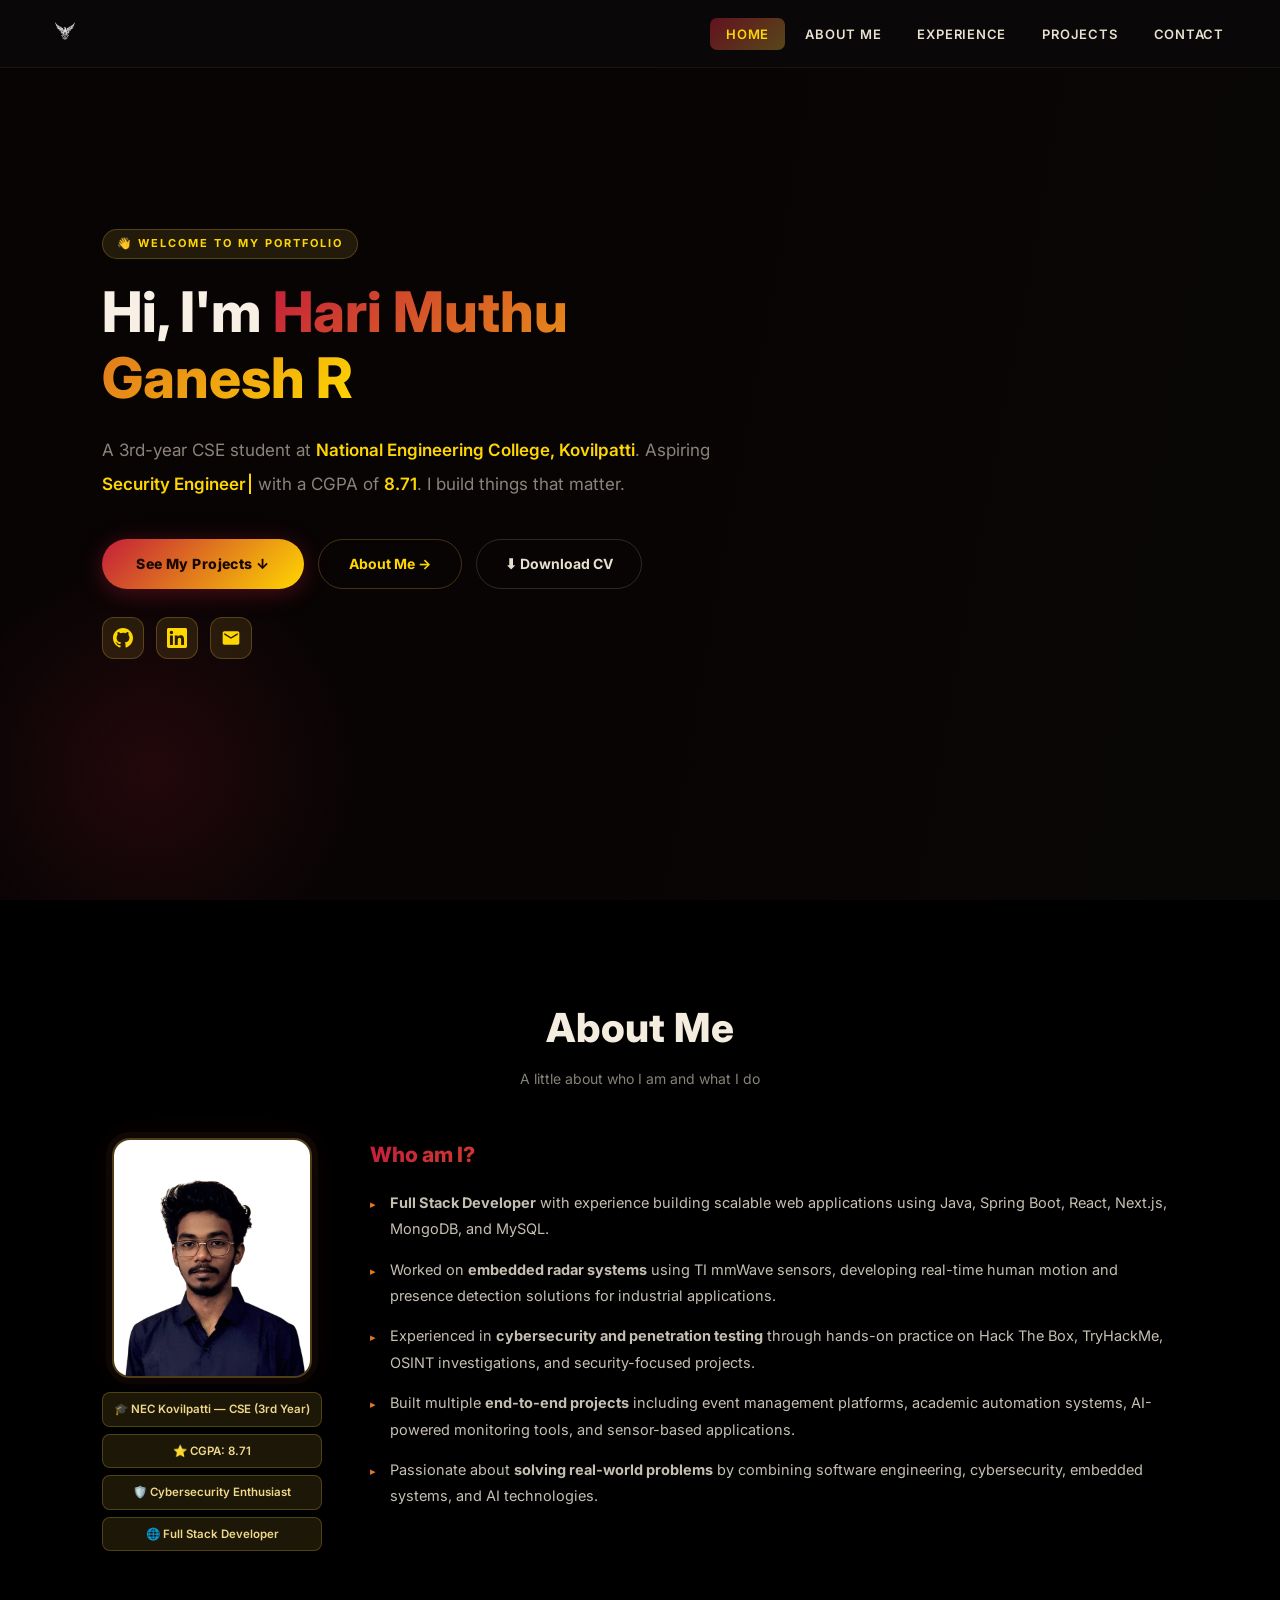
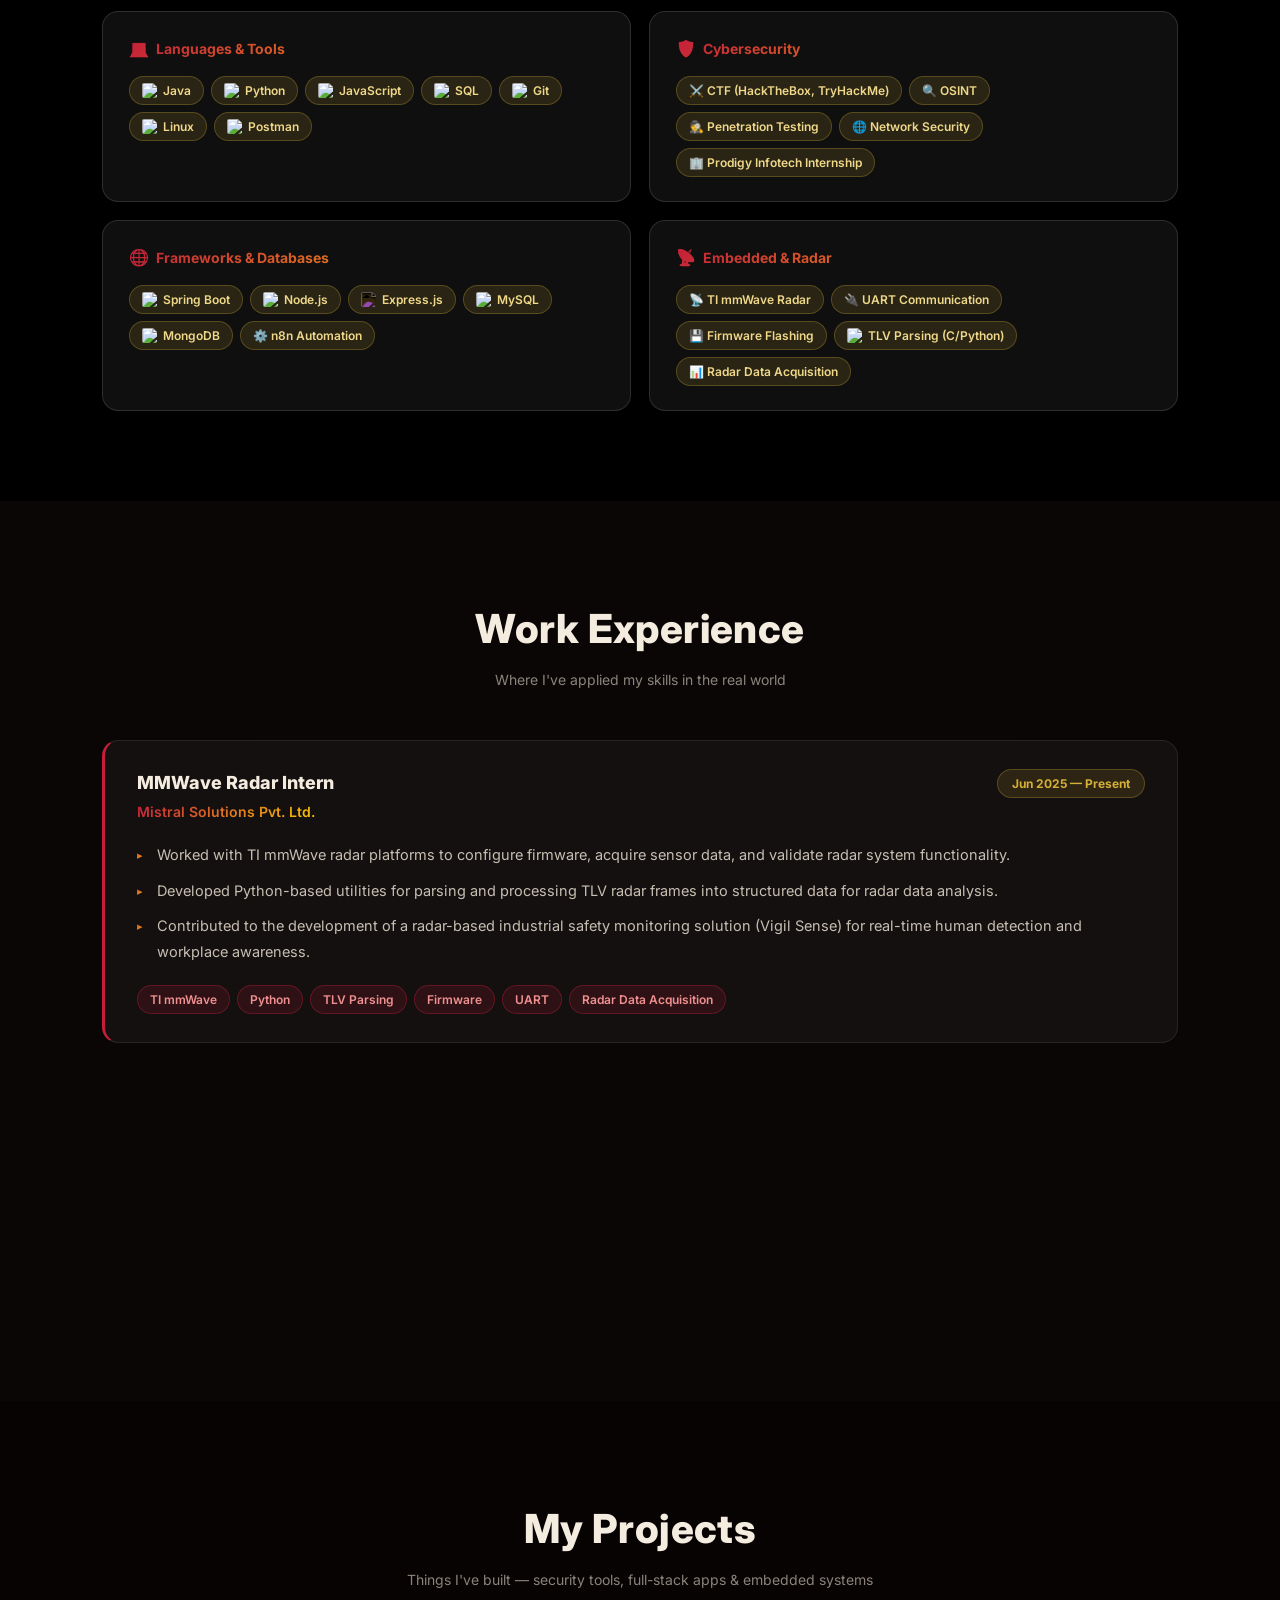
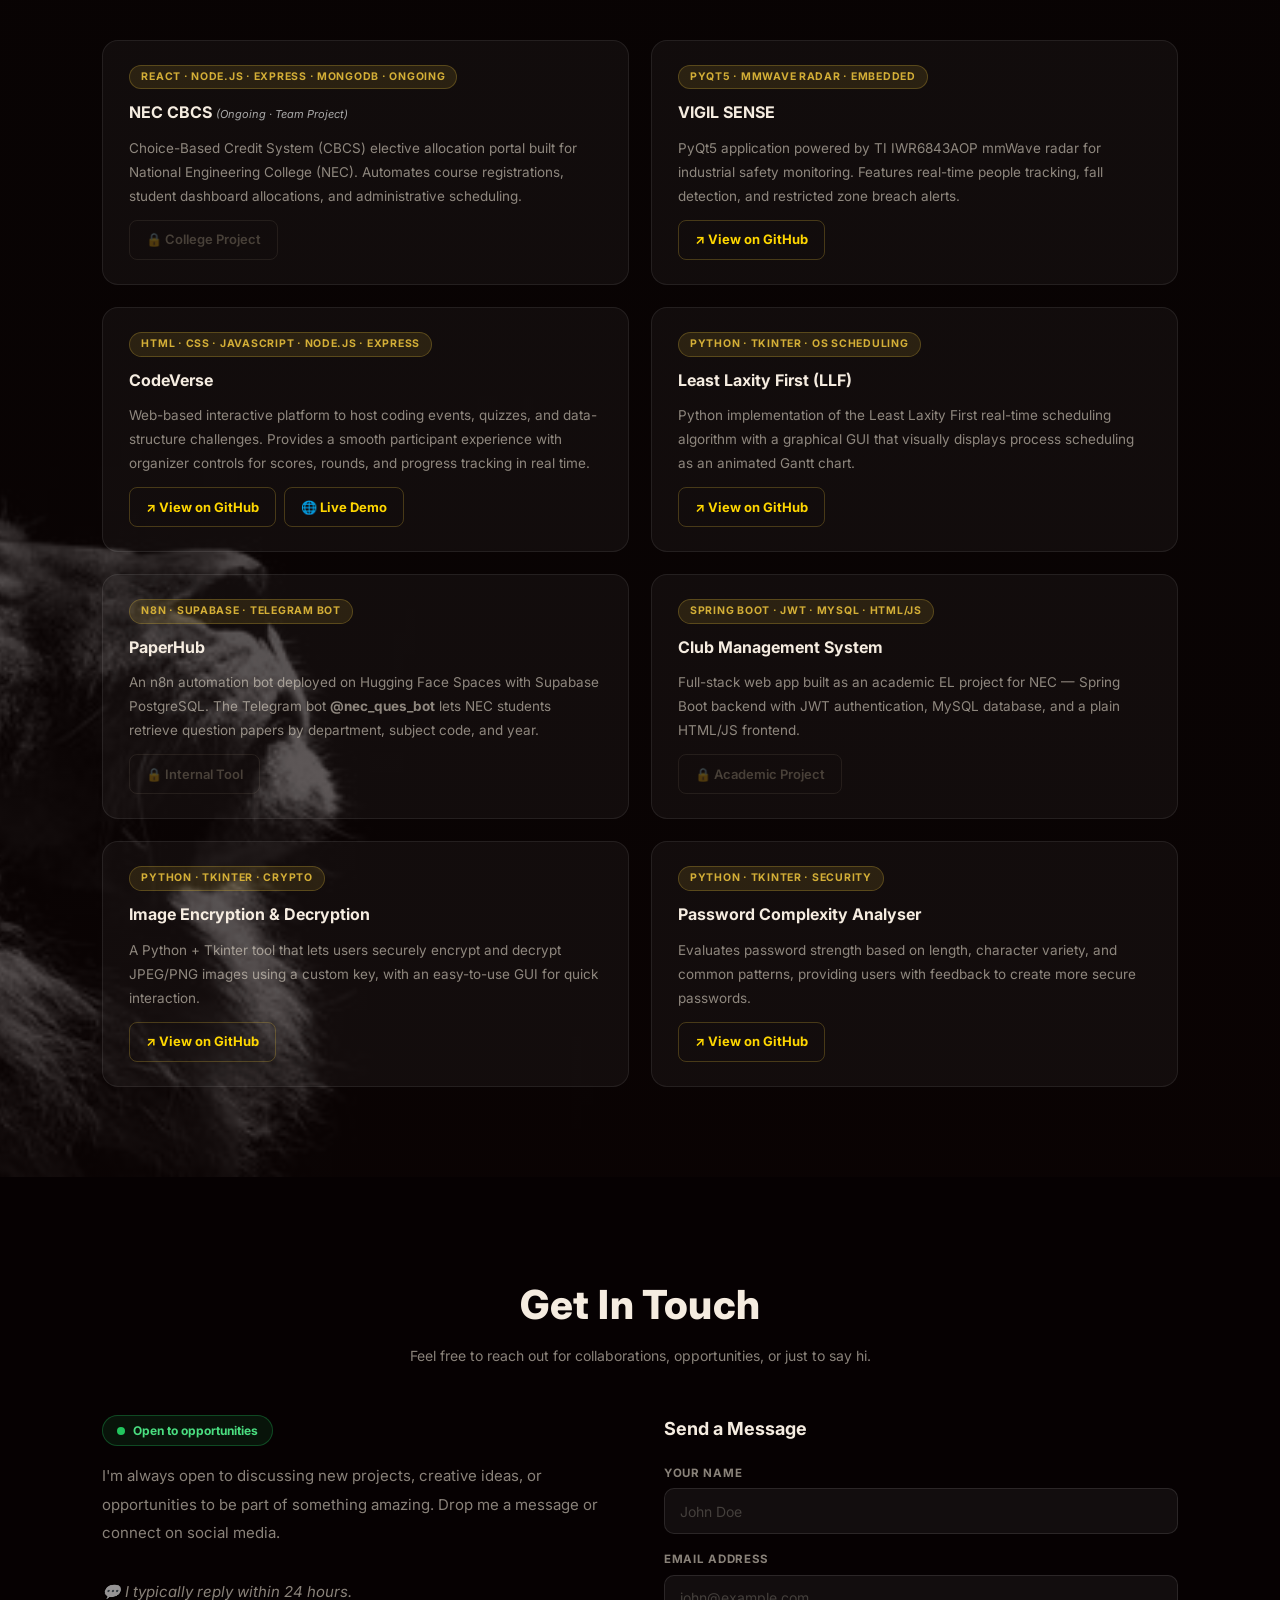
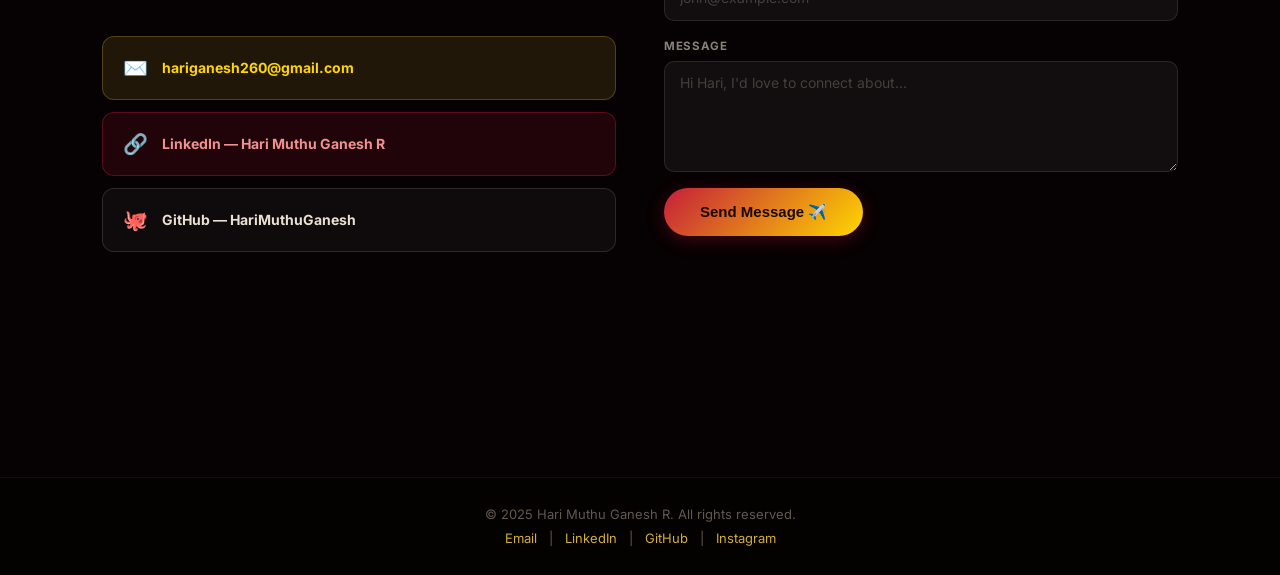
==== index.html @ 6bcc8827 "Add game-style HMG preloader with progress bar animation" ====
<!DOCTYPE html>
<html lang="en">

<head>
    <meta charset="UTF-8">
    <meta name="viewport" content="width=device-width, initial-scale=1.0">
    <meta name="description"
        content="Portfolio of Hari Muthu Ganesh R — CSE student specializing in Cybersecurity and Full Stack Development.">

    <!-- Open Graph -->
    <meta property="og:title" content="Hari Muthu Ganesh R — Portfolio">
    <meta property="og:description" content="Security Engineer &amp; Full Stack Developer | NEC Kovilpatti">
    <meta property="og:type" content="website">
    <meta property="og:url" content="https://HariMuthuGanesh.github.io/Portfolio">
    <meta property="og:image" content="https://HariMuthuGanesh.github.io/Portfolio/assets/hari_portrait.png">
    <link rel="canonical" href="https://HariMuthuGanesh.github.io/Portfolio">

    <title>Hari Muthu Ganesh R — Portfolio</title>
    <link rel="icon" href="assets/logo1.png" type="image/png">
    <link rel="preconnect" href="https://fonts.googleapis.com">
    <link rel="preconnect" href="https://fonts.gstatic.com" crossorigin>
    <link href="https://fonts.googleapis.com/css2?family=Inter:wght@400;500;600;700;800&display=swap" rel="stylesheet">
    <link rel="stylesheet" href="css/style.css">
</head>

<body class="loading">

    <!-- ===== PRELOADER ===== -->
    <div id="preloader">
        <div class="loader-content">
            <h1 class="loader-text">HMG</h1>
            <div class="progress-bar-container">
                <div class="progress-bar"></div>
            </div>
        </div>
    </div>

    <!-- ===== NAVBAR ===== -->
    <header>
        <nav class="navbar" id="navbar">
            <div class="logo">
                <a href="#home"><img src="assets/logo1.png" alt="Hari's Logo" width="52" height="52"></a>
            </div>
            <!-- Desktop nav -->
            <ul class="nav-links">
                <li><a href="#home" class="active" id="nav-home">HOME</a></li>
                <li><a href="#about" id="nav-about">ABOUT ME</a></li>
                <li><a href="#experience" id="nav-experience">EXPERIENCE</a></li>
                <li><a href="#projects" id="nav-projects">PROJECTS</a></li>
                <li><a href="#contact" id="nav-contact">CONTACT</a></li>
            </ul>
            <!-- Hamburger (mobile only) -->
            <button class="hamburger" id="hamburger" aria-label="Toggle navigation" aria-expanded="false">
                <span></span><span></span><span></span>
            </button>
        </nav>
        <!-- Mobile nav overlay -->
        <div class="mobile-nav" id="mobile-nav">
            <a href="#home" class="active" id="mnav-home">HOME</a>
            <a href="#about" id="mnav-about">ABOUT ME</a>
            <a href="#experience" id="mnav-experience">EXPERIENCE</a>
            <a href="#projects" id="mnav-projects">PROJECTS</a>
            <a href="#contact" id="mnav-contact">CONTACT</a>
        </div>
    </header>

    <!-- ===================================================
         SECTION 1 — HOME
    =================================================== -->
    <section id="home">
        <div class="home-content">
            <p class="greeting">👋 Welcome to my portfolio</p>
            <h1>Hi, I'm <span>Hari Muthu Ganesh R</span></h1>
            <p class="tagline">
                A 3rd-year CSE student at <strong>National Engineering College, Kovilpatti</strong>.
                Aspiring <strong><span id="typed-role"></span><span class="cursor-blink">|</span></strong>
                with a CGPA of <strong>8.71</strong>. I build things that matter.
            </p>
            <div class="home-btns">
                <a href="#projects" class="btn-primary">See My Projects ↓</a>
                <a href="#about" class="btn-secondary">About Me →</a>
                <a href="assets/Hari_Resume.pdf" class="btn-resume" download>⬇ Download CV</a>
            </div>
            <div class="hero-socials">
                <a href="https://github.com/HariMuthuGanesh" target="_blank" rel="noopener" aria-label="GitHub"
                    class="social-icon">
                    <svg width="20" height="20" viewBox="0 0 24 24" fill="currentColor">
                        <path
                            d="M12 0C5.374 0 0 5.373 0 12c0 5.302 3.438 9.8 8.207 11.387.599.111.793-.261.793-.577v-2.234c-3.338.726-4.033-1.416-4.033-1.416-.546-1.387-1.333-1.756-1.333-1.756-1.089-.745.083-.729.083-.729 1.205.084 1.839 1.237 1.839 1.237 1.07 1.834 2.807 1.304 3.492.997.107-.775.418-1.305.762-1.604-2.665-.305-5.467-1.334-5.467-5.931 0-1.311.469-2.381 1.236-3.221-.124-.303-.535-1.524.117-3.176 0 0 1.008-.322 3.301 1.23A11.509 11.509 0 0 1 12 5.803c1.02.005 2.047.138 3.006.404 2.291-1.552 3.297-1.23 3.297-1.23.653 1.653.242 2.874.118 3.176.77.84 1.235 1.911 1.235 3.221 0 4.609-2.807 5.624-5.479 5.921.43.372.823 1.102.823 2.222v3.293c0 .319.192.694.801.576C20.566 21.797 24 17.3 24 12c0-6.627-5.373-12-12-12z" />
                    </svg>
                </a>
                <a href="https://www.linkedin.com/in/hari-muthu-ganesh-r-147662321" target="_blank" rel="noopener"
                    aria-label="LinkedIn" class="social-icon">
                    <svg width="20" height="20" viewBox="0 0 24 24" fill="currentColor">
                        <path
                            d="M20.447 20.452h-3.554v-5.569c0-1.328-.027-3.037-1.852-3.037-1.853 0-2.136 1.445-2.136 2.939v5.667H9.351V9h3.414v1.561h.046c.477-.9 1.637-1.85 3.37-1.85 3.601 0 4.267 2.37 4.267 5.455v6.286zM5.337 7.433a2.062 2.062 0 0 1-2.063-2.065 2.064 2.064 0 1 1 2.063 2.065zm1.782 13.019H3.555V9h3.564v11.452zM22.225 0H1.771C.792 0 0 .774 0 1.729v20.542C0 23.227.792 24 1.771 24h20.451C23.2 24 24 23.227 24 22.271V1.729C24 .774 23.2 0 22.222 0h.003z" />
                    </svg>
                </a>
                <a href="mailto:hariganesh260@gmail.com" aria-label="Email" class="social-icon">
                    <svg width="20" height="20" viewBox="0 0 24 24" fill="currentColor">
                        <path
                            d="M20 4H4c-1.1 0-2 .9-2 2v12c0 1.1.9 2 2 2h16c1.1 0 2-.9 2-2V6c0-1.1-.9-2-2-2zm0 4-8 5-8-5V6l8 5 8-5v2z" />
                    </svg>
                </a>
            </div>
        </div>
    </section>

    <!-- ===================================================
         SECTION 2 — ABOUT ME
    =================================================== -->
    <section id="about">
        <h2 class="section-title">About <span>Me</span></h2>
        <p class="section-subtitle">A little about who I am and what I do</p>

        <div class="about-wrapper">
            <div class="about-photo-col">
                <img src="assets/hari_portrait.png" alt="Hari Muthu Ganesh R" width="200" height="248" loading="lazy">
                <div class="about-badges">
                    <div class="badge">🎓 NEC Kovilpatti — CSE (3rd Year)</div>
                    <div class="badge">⭐ CGPA: 8.71</div>
                    <div class="badge">🛡️ Cybersecurity Enthusiast</div>
                    <div class="badge">🌐 Full Stack Developer</div>
                </div>
            </div>

            <div class="about-text-col">
                <h3>Who am I?</h3>
                <ul>
                    <li><strong>Full Stack Developer</strong> with experience building scalable web applications using
                        Java, Spring Boot, React, Next.js, MongoDB, and MySQL.</li>
                    <li>Worked on <strong>embedded radar systems</strong> using TI mmWave sensors, developing real-time
                        human motion and presence detection solutions for industrial applications.</li>
                    <li>Experienced in <strong>cybersecurity and penetration testing</strong> through hands-on practice
                        on Hack The Box, TryHackMe, OSINT investigations, and security-focused projects.</li>
                    <li>Built multiple <strong>end-to-end projects</strong> including event management platforms,
                        academic automation systems, AI-powered monitoring tools, and sensor-based applications.</li>
                    <li>Passionate about <strong>solving real-world problems</strong> by combining software engineering,
                        cybersecurity, embedded systems, and AI technologies.</li>
                </ul>
            </div>
        </div>

        <div class="skills-grid">
            <div class="skill-card reveal">
                <h3><span class="icon">💻</span> Languages &amp; Tools</h3>
                <ul>
                    <li><img src="https://cdn.jsdelivr.net/gh/devicons/devicon@latest/icons/java/java-original.svg"
                            alt="Java" loading="lazy">Java</li>
                    <li><img src="https://cdn.jsdelivr.net/gh/devicons/devicon@latest/icons/python/python-original.svg"
                            alt="Python" loading="lazy">Python</li>
                    <li><img src="https://cdn.jsdelivr.net/gh/devicons/devicon@latest/icons/javascript/javascript-original.svg"
                            alt="JavaScript" loading="lazy">JavaScript</li>
                    <li><img src="https://cdn.jsdelivr.net/gh/devicons/devicon@latest/icons/mysql/mysql-original.svg"
                            alt="SQL" loading="lazy">SQL</li>
                    <li><img src="https://cdn.jsdelivr.net/gh/devicons/devicon@latest/icons/git/git-original.svg"
                            alt="Git" loading="lazy">Git</li>
                    <li><img src="https://cdn.jsdelivr.net/gh/devicons/devicon@latest/icons/linux/linux-original.svg"
                            alt="Linux" loading="lazy">Linux</li>
                    <li><img src="https://cdn.jsdelivr.net/gh/devicons/devicon@latest/icons/postman/postman-original.svg"
                            alt="Postman" loading="lazy">Postman</li>
                </ul>
            </div>
            <div class="skill-card reveal">
                <h3><span class="icon">🛡️</span> Cybersecurity</h3>
                <ul>
                    <li>⚔️ CTF (HackTheBox, TryHackMe)</li>
                    <li>🔍 OSINT</li>
                    <li>🕵️ Penetration Testing</li>
                    <li>🌐 Network Security</li>
                    <li>🏢 Prodigy Infotech Internship</li>
                </ul>
            </div>
            <div class="skill-card reveal">
                <h3><span class="icon">🌐</span> Frameworks &amp; Databases</h3>
                <ul>
                    <li><img src="https://cdn.jsdelivr.net/gh/devicons/devicon@latest/icons/spring/spring-original.svg"
                            alt="Spring Boot" loading="lazy">Spring Boot</li>
                    <li><img src="https://cdn.jsdelivr.net/gh/devicons/devicon@latest/icons/nodejs/nodejs-original.svg"
                            alt="Node.js" loading="lazy">Node.js</li>
                    <li><img src="https://cdn.jsdelivr.net/gh/devicons/devicon@latest/icons/express/express-original-wordmark.svg"
                            alt="Express.js" loading="lazy" class="icon-invert">Express.js</li>
                    <li><img src="https://cdn.jsdelivr.net/gh/devicons/devicon@latest/icons/mysql/mysql-original.svg"
                            alt="MySQL" loading="lazy">MySQL</li>
                    <li><img src="https://cdn.jsdelivr.net/gh/devicons/devicon@latest/icons/mongodb/mongodb-original.svg"
                            alt="MongoDB" loading="lazy">MongoDB</li>
                    <li>⚙️ n8n Automation</li>
                </ul>
            </div>
            <div class="skill-card reveal">
                <h3><span class="icon">📡</span> Embedded &amp; Radar</h3>
                <ul>
                    <li>📡 TI mmWave Radar</li>
                    <li>🔌 UART Communication</li>
                    <li>💾 Firmware Flashing</li>
                    <li><img src="https://cdn.jsdelivr.net/gh/devicons/devicon@latest/icons/python/python-original.svg"
                            alt="Python" loading="lazy">TLV Parsing (C/Python)</li>
                    <li>📊 Radar Data Acquisition</li>
                </ul>
            </div>
        </div>
    </section>

    <!-- ===================================================
         SECTION 3 — EXPERIENCE
    =================================================== -->
    <section id="experience">
        <h2 class="section-title">Work <span>Experience</span></h2>
        <p class="section-subtitle">Where I've applied my skills in the real world</p>

        <div class="experience-list">
            <div class="exp-card">
                <div class="exp-header">
                    <div class="exp-left">
                        <h3 class="exp-role">MMWave Radar Intern</h3>
                        <p class="exp-company">Mistral Solutions Pvt. Ltd.</p>
                    </div>
                    <span class="exp-date">Jun 2025 — Present</span>
                </div>
                <ul class="exp-points">
                    <li>Worked with TI mmWave radar platforms to configure firmware, acquire sensor data, and validate
                        radar system functionality.</li>
                    <li>Developed Python-based utilities for parsing and processing TLV radar frames into structured
                        data for radar data analysis.</li>
                    <li>Contributed to the development of a radar-based industrial safety monitoring solution (Vigil
                        Sense) for real-time human detection and workplace awareness.</li>
                </ul>
                <div class="exp-tags">
                    <span>TI mmWave</span><span>Python</span><span>TLV Parsing</span>
                    <span>Firmware</span><span>UART</span><span>Radar Data Acquisition</span>
                </div>
            </div>
        </div>
    </section>

    <!-- ===================================================
         SECTION 4 — PROJECTS
    =================================================== -->
    <section id="projects">
        <h2 class="section-title">My <span>Projects</span></h2>
        <p class="section-subtitle">Things I've built — security tools, full-stack apps &amp; embedded systems</p>

        <div class="projects-grid">

            <div class="project-card">
                <span class="proj-tag">React · Node.js · Express · MongoDB · Ongoing</span>
                <h3>NEC CBCS <em style="font-size:11px;font-weight:400;color:#aaa;">(Ongoing · Team Project)</em></h3>
                <p class="proj-desc">Choice-Based Credit System (CBCS) elective allocation portal built for National
                    Engineering College (NEC). Automates course registrations, student dashboard allocations, and
                    administrative scheduling.</p>
                <span class="proj-link-disabled">🔒 College Project</span>
            </div>

            <div class="project-card">
                <span class="proj-tag">PyQt5 · mmWave Radar · Embedded</span>
                <h3>VIGIL SENSE</h3>
                <p class="proj-desc">PyQt5 application powered by TI IWR6843AOP mmWave radar for industrial safety
                    monitoring. Features real-time people tracking, fall detection, and restricted zone breach alerts.
                </p>
                <a class="proj-link" target="_blank" rel="noopener"
                    href="https://github.com/HariMuthuGanesh/Vigle_Sense">↗ View on GitHub</a>
            </div>

            <div class="project-card">
                <span class="proj-tag">HTML · CSS · JavaScript · Node.js · Express</span>
                <h3>CodeVerse</h3>
                <p class="proj-desc">Web-based interactive platform to host coding events, quizzes, and
                    data-structure challenges. Provides a smooth participant experience with organizer controls
                    for scores, rounds, and progress tracking in real time.</p>
                <div class="proj-links-row">
                    <a class="proj-link" target="_blank" rel="noopener"
                        href="https://github.com/HariMuthuGanesh/CodeVerse">↗ View on GitHub</a>
                    <a class="proj-link" target="_blank" rel="noopener" href="https://codeverse-ymd8.onrender.com/">🌐
                        Live Demo</a>
                </div>
            </div>

            <div class="project-card">
                <span class="proj-tag">Python · Tkinter · OS Scheduling</span>
                <h3>Least Laxity First (LLF)</h3>
                <p class="proj-desc">Python implementation of the Least Laxity First real-time scheduling
                    algorithm with a graphical GUI that visually displays process scheduling as an
                    animated Gantt chart.</p>
                <a class="proj-link" target="_blank" rel="noopener"
                    href="https://github.com/HariMuthuGanesh/Least_Laxity_First">↗ View on GitHub</a>
            </div>

            <div class="project-card">
                <span class="proj-tag">n8n · Supabase · Telegram Bot</span>
                <h3>PaperHub</h3>
                <p class="proj-desc">An n8n automation bot deployed on Hugging Face Spaces with Supabase PostgreSQL. The
                    Telegram bot <strong>@nec_ques_bot</strong> lets NEC students retrieve question papers by
                    department, subject code, and year.</p>
                <span class="proj-link-disabled">🔒 Internal Tool</span>
            </div>

            <div class="project-card">
                <span class="proj-tag">Spring Boot · JWT · MySQL · HTML/JS</span>
                <h3>Club Management System</h3>
                <p class="proj-desc">Full-stack web app built as an academic EL project for NEC — Spring Boot backend
                    with JWT authentication, MySQL database, and a plain HTML/JS frontend.</p>
                <span class="proj-link-disabled">🔒 Academic Project</span>
            </div>

            <div class="project-card">
                <span class="proj-tag">Python · Tkinter · Crypto</span>
                <h3>Image Encryption &amp; Decryption</h3>
                <p class="proj-desc">A Python + Tkinter tool that lets users securely encrypt and decrypt JPEG/PNG
                    images using a custom key, with an easy-to-use GUI for quick interaction.</p>
                <a class="proj-link" target="_blank" rel="noopener"
                    href="https://github.com/HariMuthuGanesh/Image_Encrypt_Decrypt">↗ View on GitHub</a>
            </div>

            <div class="project-card">
                <span class="proj-tag">Python · Tkinter · Security</span>
                <h3>Password Complexity Analyser</h3>
                <p class="proj-desc">Evaluates password strength based on length, character variety, and common
                    patterns, providing users with feedback to create more secure passwords.</p>
                <a class="proj-link" target="_blank" rel="noopener"
                    href="https://github.com/HariMuthuGanesh/Password_Analyser">↗ View on GitHub</a>
            </div>

        </div>
    </section>

    <!-- ===================================================
         SECTION 4 — CONTACT
    =================================================== -->
    <section id="contact">
        <h2 class="section-title">Get In <span>Touch</span></h2>
        <p class="section-subtitle">Feel free to reach out for collaborations, opportunities, or just to say hi.</p>

        <div class="contact-wrapper">
            <div class="contact-cta">
                <div class="availability-badge">
                    <span class="avail-dot"></span>
                    Open to opportunities
                </div>
                <p>I'm always open to discussing new projects, creative ideas, or opportunities to be part of something
                    amazing. Drop me a message or connect on social media.</p>
                <p class="reply-note">💬 I typically reply within 24 hours.</p>
                <div class="cta-buttons">
                    <a href="mailto:hariganesh260@gmail.com" class="cta-btn email">
                        <span class="cta-icon">✉️</span>hariganesh260@gmail.com
                    </a>
                    <a href="https://www.linkedin.com/in/hari-muthu-ganesh-r-147662321" target="_blank" rel="noopener"
                        class="cta-btn linkedin">
                        <span class="cta-icon">🔗</span>LinkedIn — Hari Muthu Ganesh R
                    </a>
                    <a href="https://github.com/HariMuthuGanesh" target="_blank" rel="noopener" class="cta-btn github">
                        <span class="cta-icon">🐙</span>GitHub — HariMuthuGanesh
                    </a>
                </div>
            </div>

            <form class="contact-form" action="https://formsubmit.co/3e64eccf7deb7471c0c84a5e7878bdb8" method="POST">
                <h3>Send a Message</h3>
                <input type="hidden" name="_subject" value="New message from Portfolio">
                <input type="hidden" name="_captcha" value="false">
                <input type="hidden" name="_next" value="https://HariMuthuGanesh.github.io/Portfolio">

                <div class="form-group">
                    <label for="name">Your Name</label>
                    <input type="text" id="name" name="name" placeholder="John Doe" required autocomplete="name">
                </div>
                <div class="form-group">
                    <label for="email">Email Address</label>
                    <input type="email" id="email" name="email" placeholder="john@example.com" required
                        autocomplete="email">
                </div>
                <div class="form-group">
                    <label for="message">Message</label>
                    <textarea id="message" name="message" rows="5" placeholder="Hi Hari, I'd love to connect about..."
                        required></textarea>
                </div>
                <button type="submit" class="btn-send">Send Message ✈️</button>
            </form>
        </div>
    </section>

    <!-- ===== TOAST NOTIFICATION ===== -->
    <div class="toast" id="toast">✅ Message sent! I'll get back to you soon.</div>

    <!-- ===== FOOTER ===== -->
    <footer class="footer">
        <p>© 2025 Hari Muthu Ganesh R. All rights reserved.</p>
        <p>
            <a href="mailto:hariganesh260@gmail.com">Email</a> |
            <a href="https://www.linkedin.com/in/hari-muthu-ganesh-r-147662321" target="_blank"
                rel="noopener">LinkedIn</a> |
            <a href="https://github.com/HariMuthuGanesh" target="_blank" rel="noopener">GitHub</a> |
            <a href="https://www.instagram.com/hari__official_27/" target="_blank" rel="noopener">Instagram</a>
        </p>
    </footer>

    <!-- ===== Scroll to top button ===== -->
    <button class="scroll-top" id="scrollTop" aria-label="Back to top">↑</button>

    <!-- ===== JAVASCRIPT ===== -->
    <script>
        /* ---------- Typing animation ---------- */
        const roles = ['Security Engineer', 'Full Stack Developer', 'Embedded Systems Engineer', 'CTF Player'];
        let roleIdx = 0, charIdx = 0, isDeleting = false;
        const typedEl = document.getElementById('typed-role');
        function typeRole() {
            if (!typedEl) return;
            const current = roles[roleIdx];
            if (isDeleting) {
                typedEl.textContent = current.slice(0, --charIdx);
                if (charIdx === 0) { isDeleting = false; roleIdx = (roleIdx + 1) % roles.length; setTimeout(typeRole, 500); return; }
            } else {
                typedEl.textContent = current.slice(0, ++charIdx);
                if (charIdx === current.length) { isDeleting = true; setTimeout(typeRole, 2000); return; }
            }
            setTimeout(typeRole, isDeleting ? 55 : 85);
        }
        typeRole();

        /* ---------- Scroll reveal (IntersectionObserver) ---------- */
        const revealEls = document.querySelectorAll('.reveal');
        if ('IntersectionObserver' in window) {
            const revealObserver = new IntersectionObserver((entries) => {
                entries.forEach((entry, i) => {
                    if (entry.isIntersecting) {
                        setTimeout(() => entry.target.classList.add('visible'), i * 100);
                        revealObserver.unobserve(entry.target);
                    }
                });
            }, { threshold: 0.12 });
            revealEls.forEach(el => revealObserver.observe(el));
        } else {
            revealEls.forEach(el => el.classList.add('visible'));
        }

        /* ---------- Active nav on scroll ---------- */
        const sections = ['home', 'about', 'experience', 'projects', 'contact'];
        const navLinks = {};
        const mNavLinks = {};
        sections.forEach(id => {
            navLinks[id] = document.getElementById('nav-' + id);
            mNavLinks[id] = document.getElementById('mnav-' + id);
        });

        function setActive() {
            const scrollY = window.scrollY + 100;
            let current = 'home';
            sections.forEach(id => {
                const el = document.getElementById(id);
                if (el && el.offsetTop <= scrollY) current = id;
            });
            sections.forEach(id => {
                const isActive = id === current;
                navLinks[id].classList.toggle('active', isActive);
                mNavLinks[id].classList.toggle('active', isActive);
            });
        }
        window.addEventListener('scroll', setActive, { passive: true });
        setActive();

        /* ---------- Hamburger menu ---------- */
        const hamburger = document.getElementById('hamburger');
        const mobileNav = document.getElementById('mobile-nav');

        hamburger.addEventListener('click', () => {
            const isOpen = mobileNav.classList.toggle('open');
            hamburger.classList.toggle('open', isOpen);
            hamburger.setAttribute('aria-expanded', isOpen);
        });

        mobileNav.querySelectorAll('a').forEach(link => {
            link.addEventListener('click', () => {
                mobileNav.classList.remove('open');
                hamburger.classList.remove('open');
                hamburger.setAttribute('aria-expanded', false);
            });
        });

        /* ---------- Scroll to top ---------- */
        const scrollTopBtn = document.getElementById('scrollTop');
        window.addEventListener('scroll', () => {
            scrollTopBtn.classList.toggle('visible', window.scrollY > 400);
        }, { passive: true });
        scrollTopBtn.addEventListener('click', () => {
            window.scrollTo({ top: 0, behavior: 'smooth' });
        });

        /* ---------- Toast on form submit ---------- */
        const contactForm = document.querySelector('.contact-form');
        const toast = document.getElementById('toast');
        if (contactForm && toast) {
            contactForm.addEventListener('submit', () => {
                toast.classList.add('show');
                setTimeout(() => toast.classList.remove('show'), 4000);
            });
        }

        /* ---------- Preloader ---------- */
        window.addEventListener('load', () => {
            const preloader = document.getElementById('preloader');
            // Wait for 2.5s to let the animation play out before fading
            setTimeout(() => {
                preloader.classList.add('preloader-hidden');
                document.body.classList.remove('loading');
            }, 2500);
        });
    </script>

</body>

</html>
---- css/style.css ----
/* ================================================
   STYLE.CSS — Portfolio | Hari Muthu Ganesh R
   Theme: Crimson & Gold
   ================================================ */

@import url('https://fonts.googleapis.com/css2?family=Inter:wght@400;500;600;700;800&display=swap');

/* ---------- Tokens ---------- */
:root {
    --gold:           #FFD700;
    --gold-soft:      #D4AF37;
    --gold-dim:       rgba(212, 175, 55, 0.13);
    --gold-border:    rgba(212, 175, 55, 0.28);
    --crimson:        #C41E3A;
    --crimson-dim:    rgba(196, 30, 58, 0.14);
    --crimson-border: rgba(196, 30, 58, 0.36);
    --grad:           linear-gradient(135deg, #C41E3A 0%, #FFD700 100%);
    --surface:        rgba(255, 255, 255, 0.045);
    --surface-b:      rgba(255, 255, 255, 0.08);
    --text:           #e8e0d0;
    --muted:          rgba(232, 224, 208, 0.58);
    --nav-h:          68px;
}

/* ---------- Reset ---------- */
*, *::before, *::after { margin: 0; padding: 0; box-sizing: border-box; }
html { scroll-behavior: smooth; }
body {
    font-family: 'Inter', 'Segoe UI', sans-serif;
    background: #0a0808;
    color: var(--text);
    overflow-x: hidden;
    line-height: 1.6;
}
img { display: block; max-width: 100%; }
a { text-decoration: none; }

/* Scrollbar */
::-webkit-scrollbar { width: 5px; }
::-webkit-scrollbar-track { background: #0d0d0d; }
::-webkit-scrollbar-thumb { background: var(--grad); border-radius: 4px; }

/* Gradient text utility */
.grad-text {
    background: var(--grad);
    -webkit-background-clip: text;
    -webkit-text-fill-color: transparent;
    background-clip: text;
}

/* ============================================================
   NAVBAR
   ============================================================ */
.navbar {
    position: fixed;
    top: 0; left: 0; width: 100%;
    height: var(--nav-h);
    z-index: 1000;
    display: flex;
    justify-content: space-between;
    align-items: center;
    padding: 0 40px;
    background: rgba(10, 8, 8, 0.93);
    backdrop-filter: blur(16px);
    -webkit-backdrop-filter: blur(16px);
    border-bottom: 1px solid rgba(212, 175, 55, 0.09);
}

.navbar .logo img {
    width: 50px; height: 50px;
    border-radius: 14%;
    opacity: 0.88;
    transition: transform 0.5s ease, opacity 0.3s;
}
.navbar .logo img:hover { transform: rotate(360deg) scale(1.1); opacity: 1; }

/* Desktop links */
.nav-links { list-style: none; display: flex; gap: 4px; }
.nav-links li a {
    color: var(--text);
    font-weight: 600;
    font-size: 13px;
    letter-spacing: 0.06em;
    padding: 8px 16px;
    border-radius: 7px;
    transition: background 0.22s, color 0.22s;
}
.nav-links li a:hover,
.nav-links li a.active {
    background: linear-gradient(135deg, rgba(196,30,58,0.48), rgba(212,175,55,0.38));
    color: var(--gold);
}

/* Hamburger */
.hamburger {
    display: none;
    flex-direction: column;
    gap: 5px;
    background: none;
    border: none;
    cursor: pointer;
    padding: 8px;
    z-index: 1100;
}
.hamburger span {
    display: block;
    width: 22px; height: 2px;
    background: var(--gold);
    border-radius: 2px;
    transition: transform 0.28s, opacity 0.28s;
}
.hamburger.open span:nth-child(1) { transform: translateY(7px) rotate(45deg); }
.hamburger.open span:nth-child(2) { opacity: 0; }
.hamburger.open span:nth-child(3) { transform: translateY(-7px) rotate(-45deg); }

/* Mobile nav drawer */
.mobile-nav {
    display: none;
    position: fixed;
    top: var(--nav-h); left: 0; right: 0;
    background: rgba(10, 6, 6, 0.97);
    backdrop-filter: blur(20px);
    border-bottom: 1px solid var(--gold-border);
    flex-direction: column;
    align-items: stretch;
    padding: 16px 24px 24px;
    z-index: 998;
    transition: opacity 0.25s, transform 0.25s;
    opacity: 0;
    transform: translateY(-8px);
}
.mobile-nav.open { display: flex; opacity: 1; transform: translateY(0); }
.mobile-nav a {
    color: var(--text);
    font-weight: 700;
    font-size: 15px;
    letter-spacing: 0.07em;
    padding: 14px 18px;
    border-radius: 10px;
    text-align: center;
    transition: background 0.22s, color 0.22s;
    border: 1px solid transparent;
}
.mobile-nav a + a { margin-top: 6px; }
.mobile-nav a:hover,
.mobile-nav a.active {
    background: var(--gold-dim);
    border-color: var(--gold-border);
    color: var(--gold);
}

/* ============================================================
   SECTION BASE
   ============================================================ */
section {
    width: 100%;
    min-height: 100vh;
    padding-top: var(--nav-h);
}

/* Section headings */
.section-title {
    text-align: center;
    font-size: clamp(26px, 3.5vw, 40px);
    font-weight: 800;
    color: #f5ece0;
    padding-top: 28px;
    margin-bottom: 8px;
    letter-spacing: 0.01em;
}
.section-subtitle {
    text-align: center;
    font-size: 14px;
    color: var(--muted);
    margin-bottom: 48px;
    padding: 0 20px;
}

/* ============================================================
   HOME — LAPTOP
   ============================================================ */
#home {
    background:
        linear-gradient(100deg, rgba(8,3,3,0.82) 45%, rgba(8,3,3,0.35) 100%),
        url("../assets/background.png") center / cover no-repeat;
    display: flex;
    align-items: center;
    justify-content: flex-start;
    gap: 40px;
    padding: var(--nav-h) 8% 80px;
    min-height: 100vh;
    position: relative;
    overflow: hidden;
}

/* Red glow bottom-left */
#home::after {
    content: '';
    position: absolute;
    bottom: -80px; left: -60px;
    width: 420px; height: 420px;
    background: radial-gradient(circle, rgba(196,30,58,0.14) 0%, transparent 70%);
    pointer-events: none;
}

.home-content {
    max-width: 660px;
    position: relative;
    z-index: 1;
    animation: fadeUp 0.9s ease both;
}

.greeting {
    display: inline-block;
    font-size: 11px;
    font-weight: 700;
    letter-spacing: 0.18em;
    text-transform: uppercase;
    color: var(--gold);
    border: 1px solid var(--gold-border);
    background: var(--gold-dim);
    border-radius: 20px;
    padding: 5px 14px;
    margin-bottom: 20px;
}

.home-content h1 {
    font-size: clamp(32px, 4.5vw, 56px);
    font-weight: 800;
    line-height: 1.18;
    color: #f8f0e4;
    margin-bottom: 22px;
}
.home-content h1 span {
    background: var(--grad);
    -webkit-background-clip: text;
    -webkit-text-fill-color: transparent;
    background-clip: text;
}

.tagline {
    font-size: clamp(14px, 1.5vw, 17px);
    line-height: 2;
    color: var(--muted);
    margin-bottom: 38px;
}
.tagline strong { color: var(--gold); font-weight: 600; }

.home-btns { display: flex; gap: 14px; flex-wrap: wrap; }

.btn-primary {
    display: inline-flex;
    align-items: center;
    gap: 8px;
    padding: 14px 34px;
    background: var(--grad);
    color: #1a0800;
    font-weight: 800;
    font-size: 14px;
    letter-spacing: 0.03em;
    border-radius: 40px;
    transition: transform 0.25s, box-shadow 0.25s;
    box-shadow: 0 4px 22px rgba(196,30,58,0.36);
}
.btn-primary:hover { transform: translateY(-3px); box-shadow: 0 10px 32px rgba(212,175,55,0.42); }

.btn-secondary {
    display: inline-flex;
    align-items: center;
    gap: 8px;
    padding: 13px 30px;
    background: transparent;
    color: var(--gold);
    font-weight: 700;
    font-size: 14px;
    border-radius: 40px;
    border: 1px solid var(--gold-border);
    transition: background 0.25s, transform 0.25s;
}
.btn-secondary:hover { background: var(--gold-dim); transform: translateY(-3px); }

.btn-resume {
    display: inline-flex;
    align-items: center;
    gap: 8px;
    padding: 13px 28px;
    background: transparent;
    color: var(--text);
    font-weight: 700;
    font-size: 14px;
    border-radius: 40px;
    border: 1px solid rgba(255,255,255,0.15);
    transition: background 0.25s, transform 0.25s, border-color 0.25s;
}
.btn-resume:hover {
    background: rgba(255,255,255,0.07);
    border-color: rgba(255,255,255,0.30);
    transform: translateY(-3px);
}



/* Hero social icons */
.hero-socials {
    display: flex;
    gap: 12px;
    margin-top: 28px;
    align-items: center;
}
.social-icon {
    width: 42px;
    height: 42px;
    display: flex;
    align-items: center;
    justify-content: center;
    border-radius: 12px;
    border: 1px solid var(--gold-border);
    background: var(--gold-dim);
    color: var(--gold);
    transition: transform 0.22s, background 0.22s, box-shadow 0.22s;
}
.social-icon:hover {
    transform: translateY(-4px);
    background: rgba(212,175,55,0.22);
    box-shadow: 0 8px 20px rgba(212,175,55,0.18);
}

/* ============================================================
   ABOUT
   ============================================================ */
#about { background: #000; padding-bottom: 90px; }

.about-wrapper {
    display: flex;
    gap: 48px;
    align-items: flex-start;
    padding: 0 8%;
    margin-bottom: 60px;
    flex-wrap: wrap;
}

/* Photo column */
.about-photo-col {
    flex: 0 0 220px;
    display: flex;
    flex-direction: column;
    align-items: center;
    gap: 14px;
    position: sticky;
    top: calc(var(--nav-h) + 24px);
    align-self: flex-start;
}

.about-photo-col img {
    width: 200px;
    height: 240px;
    object-fit: cover;
    object-position: top center;
    border-radius: 18px;
    border: 2px solid var(--gold-border);
    background: #1a1108;
    box-shadow:
        0 8px 40px rgba(0,0,0,0.75),
        0 0 0 6px rgba(212,175,55,0.05),
        0 0 32px rgba(196,30,58,0.14);
    transition: transform 0.3s, box-shadow 0.3s;
}
.about-photo-col img:hover {
    transform: scale(1.04);
    box-shadow: 0 12px 50px rgba(0,0,0,0.8), 0 0 40px rgba(212,175,55,0.20);
}

.about-badges { display: flex; flex-direction: column; gap: 7px; width: 100%; }
.badge {
    background: var(--gold-dim);
    border: 1px solid var(--gold-border);
    border-radius: 8px;
    padding: 7px 10px;
    font-size: 11.5px;
    color: #f0d88a;
    text-align: center;
    font-weight: 600;
    white-space: nowrap;
}

/* Text column */
.about-text-col { flex: 1; min-width: 280px; }

.about-text-col h3 {
    font-size: 21px;
    font-weight: 800;
    background: var(--grad);
    -webkit-background-clip: text;
    -webkit-text-fill-color: transparent;
    background-clip: text;
    margin-bottom: 18px;
}

.about-text-col ul { list-style: none; padding: 0; margin-bottom: 0; }
.about-text-col ul li {
    position: relative;
    padding-left: 20px;
    margin-bottom: 14px;
    font-size: 14.5px;
    line-height: 1.82;
    color: rgba(232,224,208,0.85);
}
.about-text-col ul li::before {
    content: "▸";
    position: absolute;
    left: 0; top: 4px;
    font-size: 11px;
    background: var(--grad);
    -webkit-background-clip: text;
    -webkit-text-fill-color: transparent;
    background-clip: text;
}

/* Skills */
.skills-grid {
    display: grid;
    grid-template-columns: repeat(2, 1fr);
    gap: 18px;
    padding: 0 8%;
}

.skill-card {
    background: rgba(255,255,255,0.06);
    border: 1px solid rgba(255,255,255,0.13);
    border-radius: 16px;
    padding: 24px 26px;
    backdrop-filter: blur(10px);
    -webkit-backdrop-filter: blur(10px);
    transition: transform 0.25s, box-shadow 0.25s, border-color 0.25s;
}
.skill-card:hover {
    transform: translateY(-5px);
    box-shadow: 0 10px 32px rgba(196,30,58,0.15);
    border-color: var(--gold-border);
}
.skill-card h3 {
    font-size: 14px;
    font-weight: 700;
    background: var(--grad);
    -webkit-background-clip: text;
    -webkit-text-fill-color: transparent;
    background-clip: text;
    margin-bottom: 14px;
    display: flex; align-items: center; gap: 7px;
}
.skill-card h3 .icon { font-size: 16px; }
.skill-card ul { list-style: none; padding: 0; display: flex; flex-wrap: wrap; gap: 7px; }
.skill-card ul li {
    background: var(--gold-dim);
    border: 1px solid var(--gold-border);
    border-radius: 20px;
    padding: 4px 12px;
    font-size: 12px;
    color: #f0d88a;
    font-weight: 600;
    display: flex;
    align-items: center;
    gap: 6px;
}
.skill-card ul li img {
    width: 15px;
    height: 15px;
    flex-shrink: 0;
    border-radius: 2px;
}
.skill-card ul li img.icon-invert { filter: invert(1) brightness(0.9); }

/* ============================================================
   EXPERIENCE
   ============================================================ */
#experience {
    background: #0a0606;
    padding-bottom: 90px;
}

.experience-list {
    padding: 0 8%;
    display: flex;
    flex-direction: column;
    gap: 24px;
}

.exp-card {
    background: var(--surface);
    border: 1px solid var(--surface-b);
    border-left: 3px solid var(--crimson);
    border-radius: 16px;
    padding: 28px 32px;
    transition: transform 0.25s, box-shadow 0.25s, border-color 0.25s;
}
.exp-card:hover {
    transform: translateY(-4px);
    box-shadow: 0 10px 36px rgba(196,30,58,0.16);
    border-left-color: var(--gold);
}

.exp-header {
    display: flex;
    justify-content: space-between;
    align-items: flex-start;
    flex-wrap: wrap;
    gap: 10px;
    margin-bottom: 18px;
}

.exp-role {
    font-size: 18px;
    font-weight: 800;
    color: #f5ece0;
    margin-bottom: 4px;
}

.exp-company {
    font-size: 14px;
    font-weight: 600;
    background: var(--grad);
    -webkit-background-clip: text;
    -webkit-text-fill-color: transparent;
    background-clip: text;
}

.exp-date {
    font-size: 12px;
    font-weight: 700;
    color: var(--gold-soft);
    background: var(--gold-dim);
    border: 1px solid var(--gold-border);
    border-radius: 20px;
    padding: 4px 14px;
    white-space: nowrap;
    align-self: flex-start;
}

.exp-points {
    list-style: none;
    padding: 0;
    margin-bottom: 20px;
    display: flex;
    flex-direction: column;
    gap: 10px;
}
.exp-points li {
    position: relative;
    padding-left: 20px;
    font-size: 14.5px;
    line-height: 1.78;
    color: rgba(232,224,208,0.84);
}
.exp-points li::before {
    content: "▸";
    position: absolute;
    left: 0; top: 4px;
    font-size: 11px;
    background: var(--grad);
    -webkit-background-clip: text;
    -webkit-text-fill-color: transparent;
    background-clip: text;
}

.exp-tags {
    display: flex;
    flex-wrap: wrap;
    gap: 7px;
}
.exp-tags span {
    background: var(--crimson-dim);
    border: 1px solid var(--crimson-border);
    border-radius: 20px;
    padding: 4px 12px;
    font-size: 12px;
    font-weight: 600;
    color: #f09090;
}

/* ============================================================
   PROJECTS
   ============================================================ */
#projects {
    background:
        linear-gradient(to bottom, rgba(10,4,4,0.80) 0%, rgba(15,5,5,0.65) 100%),
        url("../assets/background2.jpg") center / cover no-repeat;
    padding-bottom: 90px;
}

.projects-grid {
    display: grid;
    grid-template-columns: repeat(2, 1fr);
    gap: 22px;
    padding: 0 8%;
}

.project-card {
    background: rgba(255,255,255,0.04);
    border: 1px solid rgba(255,255,255,0.08);
    border-radius: 16px;
    padding: 24px 26px;
    display: flex;
    flex-direction: column;
    gap: 12px;
    transition: transform 0.25s, box-shadow 0.25s, border-color 0.25s;
}
.project-card:hover {
    transform: translateY(-6px);
    box-shadow: 0 12px 40px rgba(196,30,58,0.18);
    border-color: var(--gold-border);
}

.proj-tag {
    display: inline-block;
    font-size: 10.5px;
    font-weight: 700;
    letter-spacing: 0.07em;
    text-transform: uppercase;
    color: var(--gold-soft);
    background: var(--gold-dim);
    border: 1px solid var(--gold-border);
    border-radius: 20px;
    padding: 3px 11px;
    width: fit-content;
}

.project-card h3 { font-size: 16px; font-weight: 700; color: #f5ece0; line-height: 1.4; }

.proj-desc {
    font-size: 13.5px;
    line-height: 1.78;
    color: var(--muted);
    flex: 1;
}

.proj-link {
    display: inline-flex;
    align-items: center;
    gap: 6px;
    font-size: 13px;
    font-weight: 700;
    color: var(--gold);
    border: 1px solid var(--gold-border);
    border-radius: 8px;
    padding: 8px 16px;
    width: fit-content;
    min-height: 40px;
    transition: background 0.22s, transform 0.2s, color 0.22s;
}
.proj-link:hover { background: var(--gold-dim); color: #fff4c2; transform: translateX(4px); }

.proj-links-row {
    display: flex;
    flex-wrap: wrap;
    gap: 8px;
}

.proj-link-disabled {
    display: inline-flex;
    align-items: center;
    gap: 6px;
    font-size: 13px;
    font-weight: 600;
    color: rgba(200,185,160,0.30);
    border: 1px solid rgba(200,185,160,0.10);
    border-radius: 8px;
    padding: 8px 16px;
    width: fit-content;
    min-height: 40px;
    cursor: not-allowed;
}

/* ============================================================
   CONTACT
   ============================================================ */
#contact { background: #060102; padding-bottom: 100px; }

.contact-wrapper {
    display: grid;
    grid-template-columns: 1fr 1fr;
    gap: 48px;
    padding: 0 8%;
    align-items: start;
}

.contact-cta p {
    font-size: 15px;
    line-height: 1.9;
    color: var(--muted);
    margin-bottom: 30px;
}
.cta-buttons { display: flex; flex-direction: column; gap: 12px; }
.cta-btn {
    display: flex;
    align-items: center;
    gap: 14px;
    padding: 15px 20px;
    border-radius: 12px;
    font-weight: 700;
    font-size: 14px;
    border: 1px solid transparent;
    transition: transform 0.22s, box-shadow 0.22s, background 0.22s;
    min-height: 54px;
}
.cta-btn .cta-icon { font-size: 20px; flex-shrink: 0; }
.cta-btn.email    { background: var(--gold-dim);    border-color: var(--gold-border);    color: var(--gold); }
.cta-btn.linkedin { background: var(--crimson-dim); border-color: var(--crimson-border); color: #f09090; }
.cta-btn.github   { background: rgba(255,255,255,0.04); border-color: rgba(255,255,255,0.12); color: var(--text); }
.cta-btn:hover    { transform: translateX(7px); box-shadow: 0 4px 20px rgba(212,175,55,0.12); }

/* Form */
.contact-form { display: flex; flex-direction: column; gap: 16px; }
.contact-form h3 { font-size: 18px; font-weight: 700; color: #f5ece0; margin-bottom: 4px; }
.form-group { display: flex; flex-direction: column; gap: 6px; }
.form-group label {
    font-size: 11.5px; font-weight: 700;
    color: var(--muted);
    letter-spacing: 0.06em;
    text-transform: uppercase;
}
.form-group input,
.form-group textarea {
    background: rgba(255,255,255,0.05);
    border: 1px solid rgba(255,255,255,0.10);
    border-radius: 10px;
    padding: 12px 15px;
    color: var(--text);
    font-size: 14px;
    font-family: inherit;
    outline: none;
    resize: vertical;
    transition: border-color 0.25s, box-shadow 0.25s;
    min-height: 46px;
}
.form-group input:focus,
.form-group textarea:focus {
    border-color: var(--gold-soft);
    box-shadow: 0 0 0 3px rgba(212,175,55,0.11);
}
.form-group input::placeholder,
.form-group textarea::placeholder { color: rgba(232,224,208,0.24); }
.btn-send {
    align-self: flex-start;
    padding: 13px 36px;
    background: var(--grad);
    color: #1a0800;
    font-weight: 800;
    font-size: 15px;
    border-radius: 30px;
    border: none;
    cursor: pointer;
    min-height: 48px;
    transition: transform 0.22s, box-shadow 0.22s;
    box-shadow: 0 4px 18px rgba(196,30,58,0.30);
}
.btn-send:hover { transform: translateY(-3px); box-shadow: 0 8px 28px rgba(212,175,55,0.38); }

/* ============================================================
   SCROLL TO TOP
   ============================================================ */
.scroll-top {
    position: fixed;
    bottom: 26px; right: 22px;
    width: 42px; height: 42px;
    background: var(--grad);
    color: #1a0800;
    border: none;
    border-radius: 50%;
    font-size: 18px;
    font-weight: 800;
    cursor: pointer;
    display: flex;
    align-items: center;
    justify-content: center;
    box-shadow: 0 4px 16px rgba(196,30,58,0.30);
    opacity: 0;
    pointer-events: none;
    z-index: 900;
    transition: transform 0.25s, opacity 0.3s, box-shadow 0.25s;
}
.scroll-top.visible { opacity: 1; pointer-events: auto; }
.scroll-top:hover { transform: translateY(-3px); box-shadow: 0 8px 22px rgba(212,175,55,0.40); }

/* ============================================================
   FOOTER
   ============================================================ */
footer {
    background: #040101;
    color: rgba(200,185,160,0.48);
    text-align: center;
    padding: 22px 16px;
    font-size: 13px;
    border-top: 1px solid rgba(212,175,55,0.07);
}
footer p { margin: 4px 0; }
.footer a { color: var(--gold-soft); margin: 0 8px; transition: color 0.3s; }
.footer a:hover { color: #fff4c2; }

/* ============================================================
   ANIMATIONS
   ============================================================ */
@keyframes fadeUp {
    from { opacity: 0; transform: translateY(30px); }
    to   { opacity: 1; transform: translateY(0); }
}

/* ============================================================
   CURSOR BLINK
   ============================================================ */
.cursor-blink {
    display: inline-block;
    margin-left: 1px;
    color: var(--gold);
    animation: blink 1s step-end infinite;
}
@keyframes blink {
    0%, 100% { opacity: 1; }
    50% { opacity: 0; }
}

/* ============================================================
   SCROLL REVEAL
   ============================================================ */
.reveal {
    opacity: 0;
    transform: translateY(28px);
    transition: opacity 0.65s ease, transform 0.65s ease;
}
.reveal.visible {
    opacity: 1;
    transform: translateY(0);
}

/* ============================================================
   AVAILABILITY BADGE & REPLY NOTE
   ============================================================ */
.availability-badge {
    display: inline-flex;
    align-items: center;
    gap: 8px;
    background: rgba(34,197,94,0.10);
    border: 1px solid rgba(34,197,94,0.30);
    border-radius: 20px;
    padding: 5px 14px;
    font-size: 12px;
    font-weight: 700;
    color: #4ade80;
    margin-bottom: 16px;
}
.avail-dot {
    width: 8px;
    height: 8px;
    background: #22c55e;
    border-radius: 50%;
    flex-shrink: 0;
    animation: pulse-green 2s ease infinite;
}
@keyframes pulse-green {
    0%, 100% { box-shadow: 0 0 0 0 rgba(34,197,94,0.5); }
    50%       { box-shadow: 0 0 0 6px rgba(34,197,94,0); }
}
.reply-note {
    font-size: 12.5px;
    color: var(--muted);
    margin-top: 8px;
    font-style: italic;
}

/* ============================================================
   TOAST NOTIFICATION
   ============================================================ */
.toast {
    position: fixed;
    bottom: 80px;
    left: 50%;
    transform: translateX(-50%) translateY(20px);
    background: linear-gradient(135deg, #0d1f0d, #162816);
    border: 1px solid rgba(34,197,94,0.40);
    color: #4ade80;
    padding: 14px 28px;
    border-radius: 12px;
    font-size: 14px;
    font-weight: 600;
    z-index: 9999;
    opacity: 0;
    transition: opacity 0.4s ease, transform 0.4s ease;
    pointer-events: none;
    white-space: nowrap;
    box-shadow: 0 8px 32px rgba(0,0,0,0.5);
}
.toast.show {
    opacity: 1;
    transform: translateX(-50%) translateY(0);
}

/* ============================================================
   TABLET  ≤ 1024px
   ============================================================ */
@media (max-width: 1024px) {
    .navbar { padding: 0 28px; }

    #home { padding: var(--nav-h) 6% 70px; }

    .about-wrapper,
    .skills-grid,
    .projects-grid,
    .experience-list,
    .contact-wrapper { padding: 0 6%; }

    .about-photo-col { position: static; }
}

/* ============================================================
   MOBILE  ≤ 768px
   ============================================================ */
@media (max-width: 768px) {
    :root { --nav-h: 62px; }

    /* Nav */
    .nav-links  { display: none; }
    .hamburger  { display: flex; }
    .navbar     { padding: 0 18px; }

    /* Home */
    #home {
        padding: var(--nav-h) 6% 70px;
        background-position: 75% center;
        align-items: center;
        text-align: center;
        justify-content: center;
    }
    .home-content { max-width: 100%; }
    .home-btns    { justify-content: center; }
    .hero-socials { justify-content: center; }
    .greeting     { font-size: 10px; }
    .home-content h1 { font-size: clamp(28px, 9vw, 40px); }
    .tagline         { font-size: 14px; line-height: 1.85; }
    .btn-primary, .btn-secondary { padding: 13px 28px; font-size: 14px; }

    /* About */
    #about { padding-bottom: 60px; }
    .about-wrapper {
        flex-direction: column;
        align-items: center;
        gap: 32px;
        padding: 0 5%;
        margin-bottom: 40px;
    }
    .about-photo-col {
        flex: unset;
        width: 100%;
        max-width: 230px;
        position: static;
    }
    .about-photo-col img { width: 190px; height: 230px; }
    .about-text-col { min-width: unset; width: 100%; }
    .about-text-col h3 { font-size: 18px; text-align: center; }
    .about-text-col ul li { font-size: 14px; }

    .skills-grid { grid-template-columns: 1fr; gap: 14px; padding: 0 5%; }
    .skill-card  { padding: 20px; }

    /* Projects */
    #projects { padding-bottom: 60px; }
    .projects-grid { grid-template-columns: 1fr; gap: 16px; padding: 0 5%; }
    .project-card  { padding: 20px; }

    /* Contact */
    #contact { padding-bottom: 70px; }
    .skills-grid, .projects-grid,
    .experience-list,
    .contact-wrapper { grid-template-columns: 1fr; gap: 16px; padding: 0 5%; }

    /* Section titles */
    .section-title    { font-size: clamp(22px, 7vw, 30px); }
    .section-subtitle { font-size: 13px; margin-bottom: 32px; }

    /* Scroll top */
    .scroll-top { bottom: 18px; right: 14px; width: 38px; height: 38px; font-size: 16px; }
}

/* ============================================================
   SMALL MOBILE  ≤ 480px
   ============================================================ */
@media (max-width: 480px) {
    #home { background-position: 80% center; }
    .home-content h1 { font-size: clamp(24px, 10vw, 34px); }
    .tagline { font-size: 13.5px; }

    .about-photo-col img { width: 170px; height: 210px; }
    .badge { font-size: 11px; padding: 6px 8px; }

    .skill-card ul li { font-size: 11.5px; padding: 3px 10px; }
    .proj-tag         { font-size: 10px; }
    .project-card h3  { font-size: 15px; }
    .proj-desc        { font-size: 13px; }

    .cta-btn { font-size: 13px; padding: 13px 14px; min-height: 50px; }
    .cta-btn .cta-icon { font-size: 18px; }

    footer { font-size: 12px; }
    .footer a { margin: 0 5px; }
}

/* ============================================================
   PRELOADER
   ============================================================ */
#preloader {
    position: fixed;
    top: 0;
    left: 0;
    width: 100%;
    height: 100%;
    background: #0a0808;
    z-index: 9999;
    display: flex;
    justify-content: center;
    align-items: center;
    transition: opacity 0.6s ease, visibility 0.6s ease;
}

.loader-content {
    display: flex;
    flex-direction: column;
    align-items: center;
    gap: 20px;
    width: 80%;
    max-width: 400px;
}

.loader-text {
    font-size: 48px;
    font-weight: 800;
    letter-spacing: 0.1em;
    background: var(--grad);
    -webkit-background-clip: text;
    -webkit-text-fill-color: transparent;
    background-clip: text;
    animation: pulse-glow 1.5s infinite alternate;
}

.progress-bar-container {
    width: 100%;
    height: 8px;
    background: rgba(196, 30, 58, 0.15);
    border-radius: 10px;
    overflow: hidden;
    position: relative;
    box-shadow: inset 0 0 5px rgba(0,0,0,0.5);
    border: 1px solid var(--crimson-border);
}

.progress-bar {
    width: 0%;
    height: 100%;
    background: var(--grad);
    border-radius: 10px;
    animation: load-game 2.5s ease-in-out forwards;
    box-shadow: 0 0 10px var(--gold), 0 0 5px var(--crimson);
}

@keyframes load-game {
    0% { width: 0%; }
    30% { width: 35%; }
    50% { width: 65%; }
    80% { width: 85%; }
    100% { width: 100%; }
}

@keyframes pulse-glow {
    0% { filter: drop-shadow(0 0 5px rgba(212,175,55,0.4)); transform: scale(1); }
    100% { filter: drop-shadow(0 0 15px rgba(196,30,58,0.8)); transform: scale(1.05); }
}

.preloader-hidden {
    opacity: 0;
    visibility: hidden;
}

body.loading {
    overflow: hidden;
}
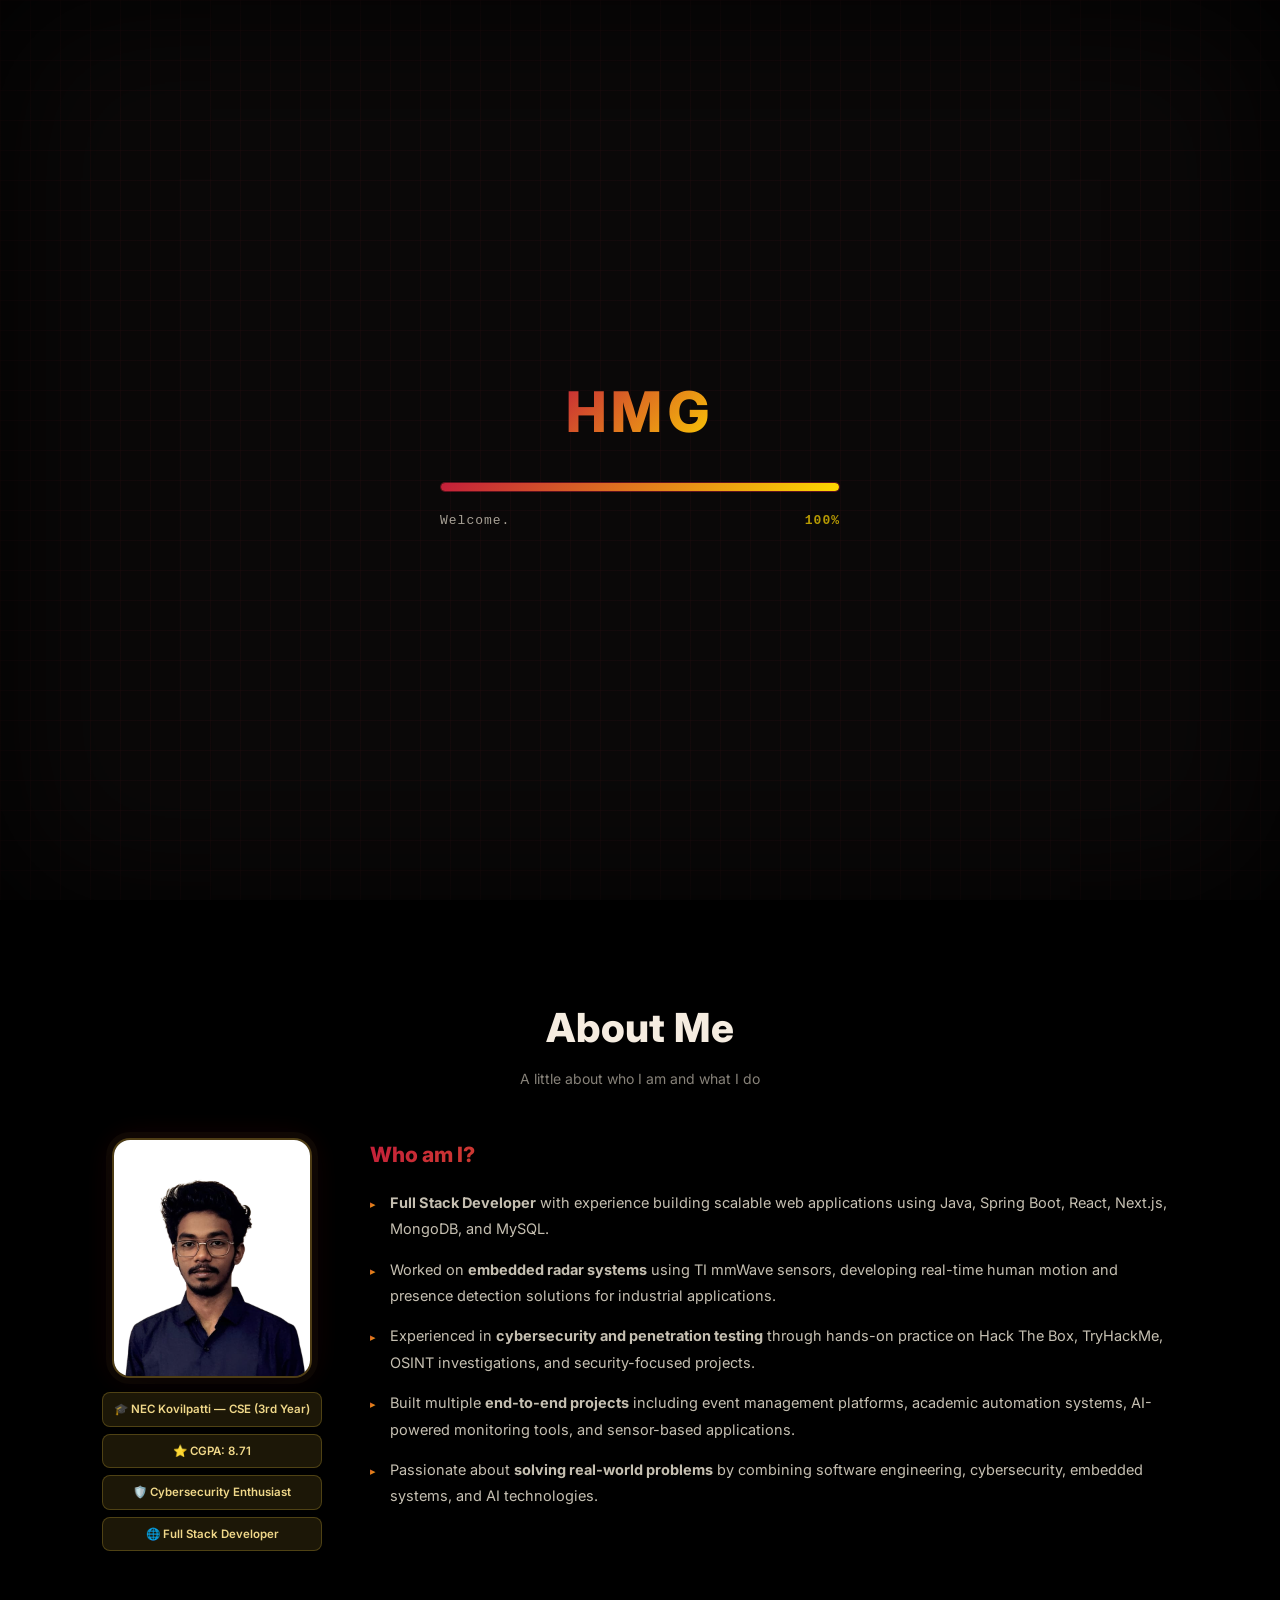
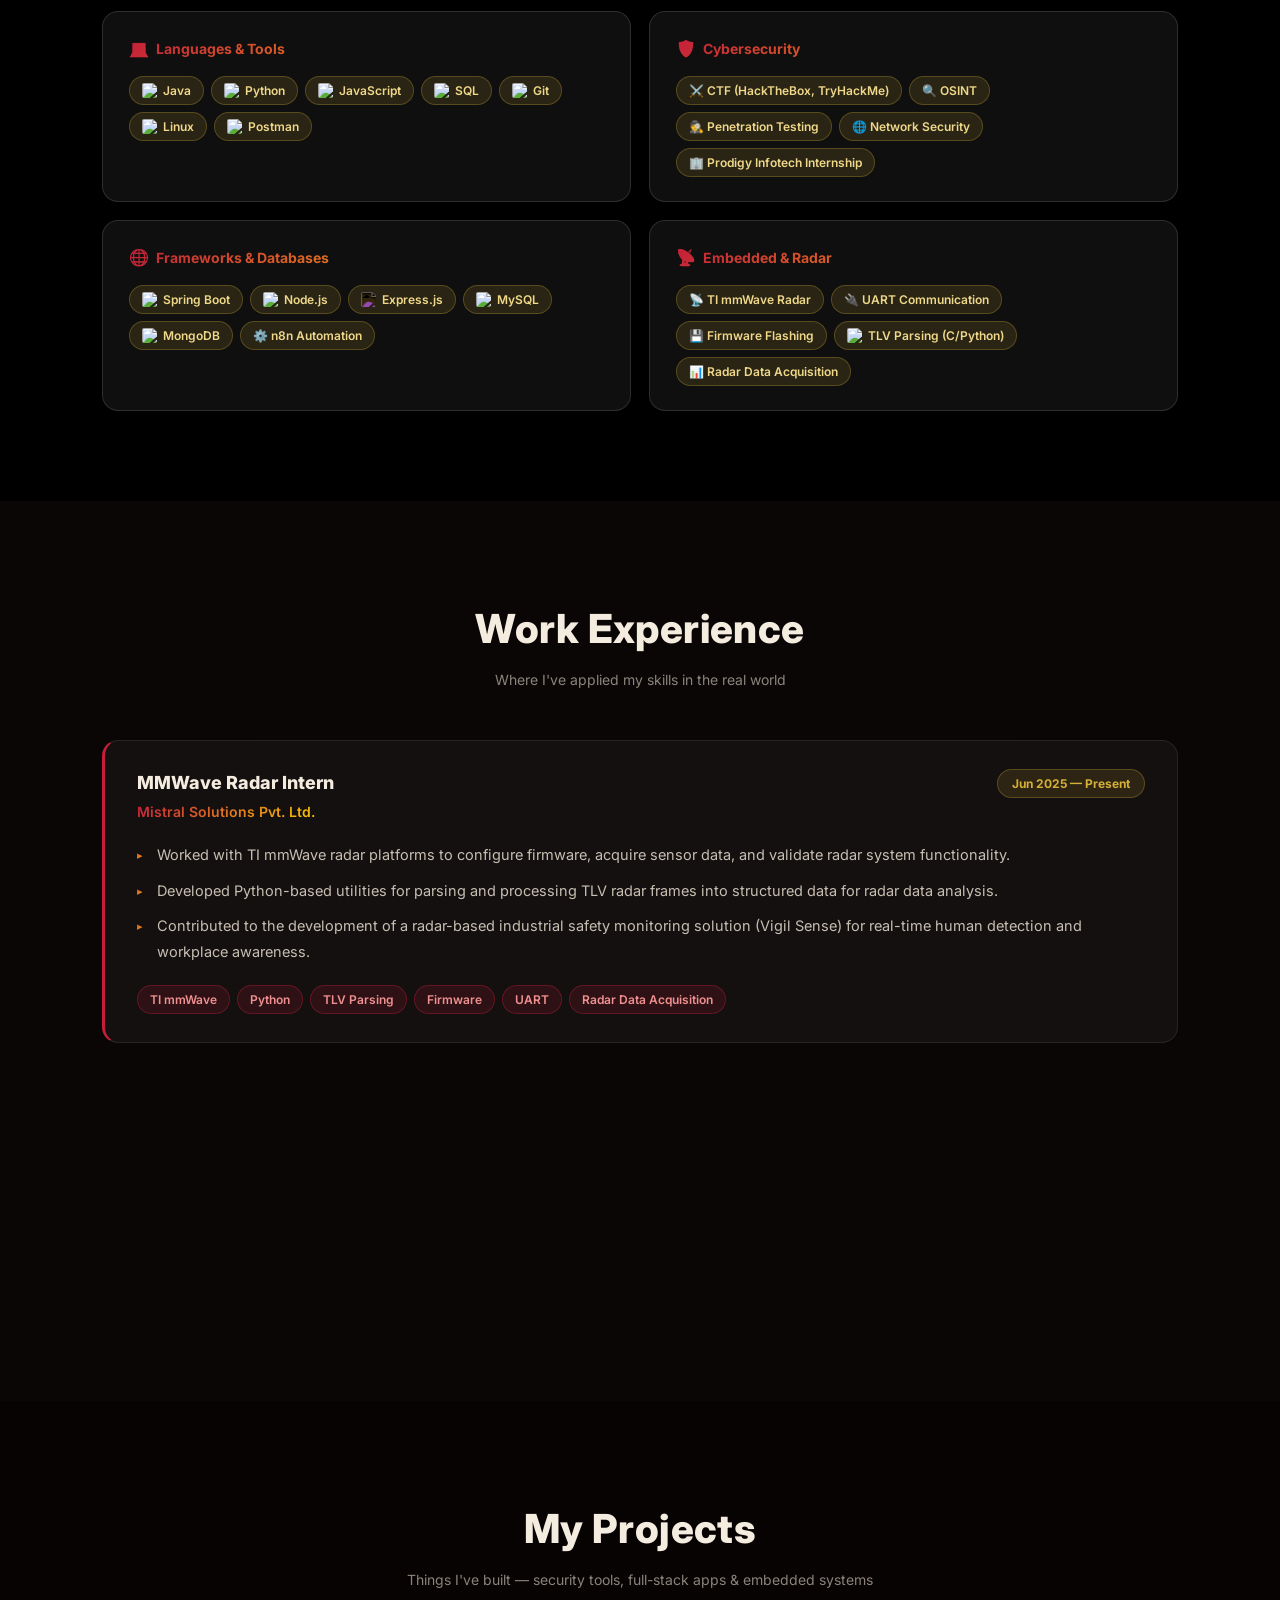
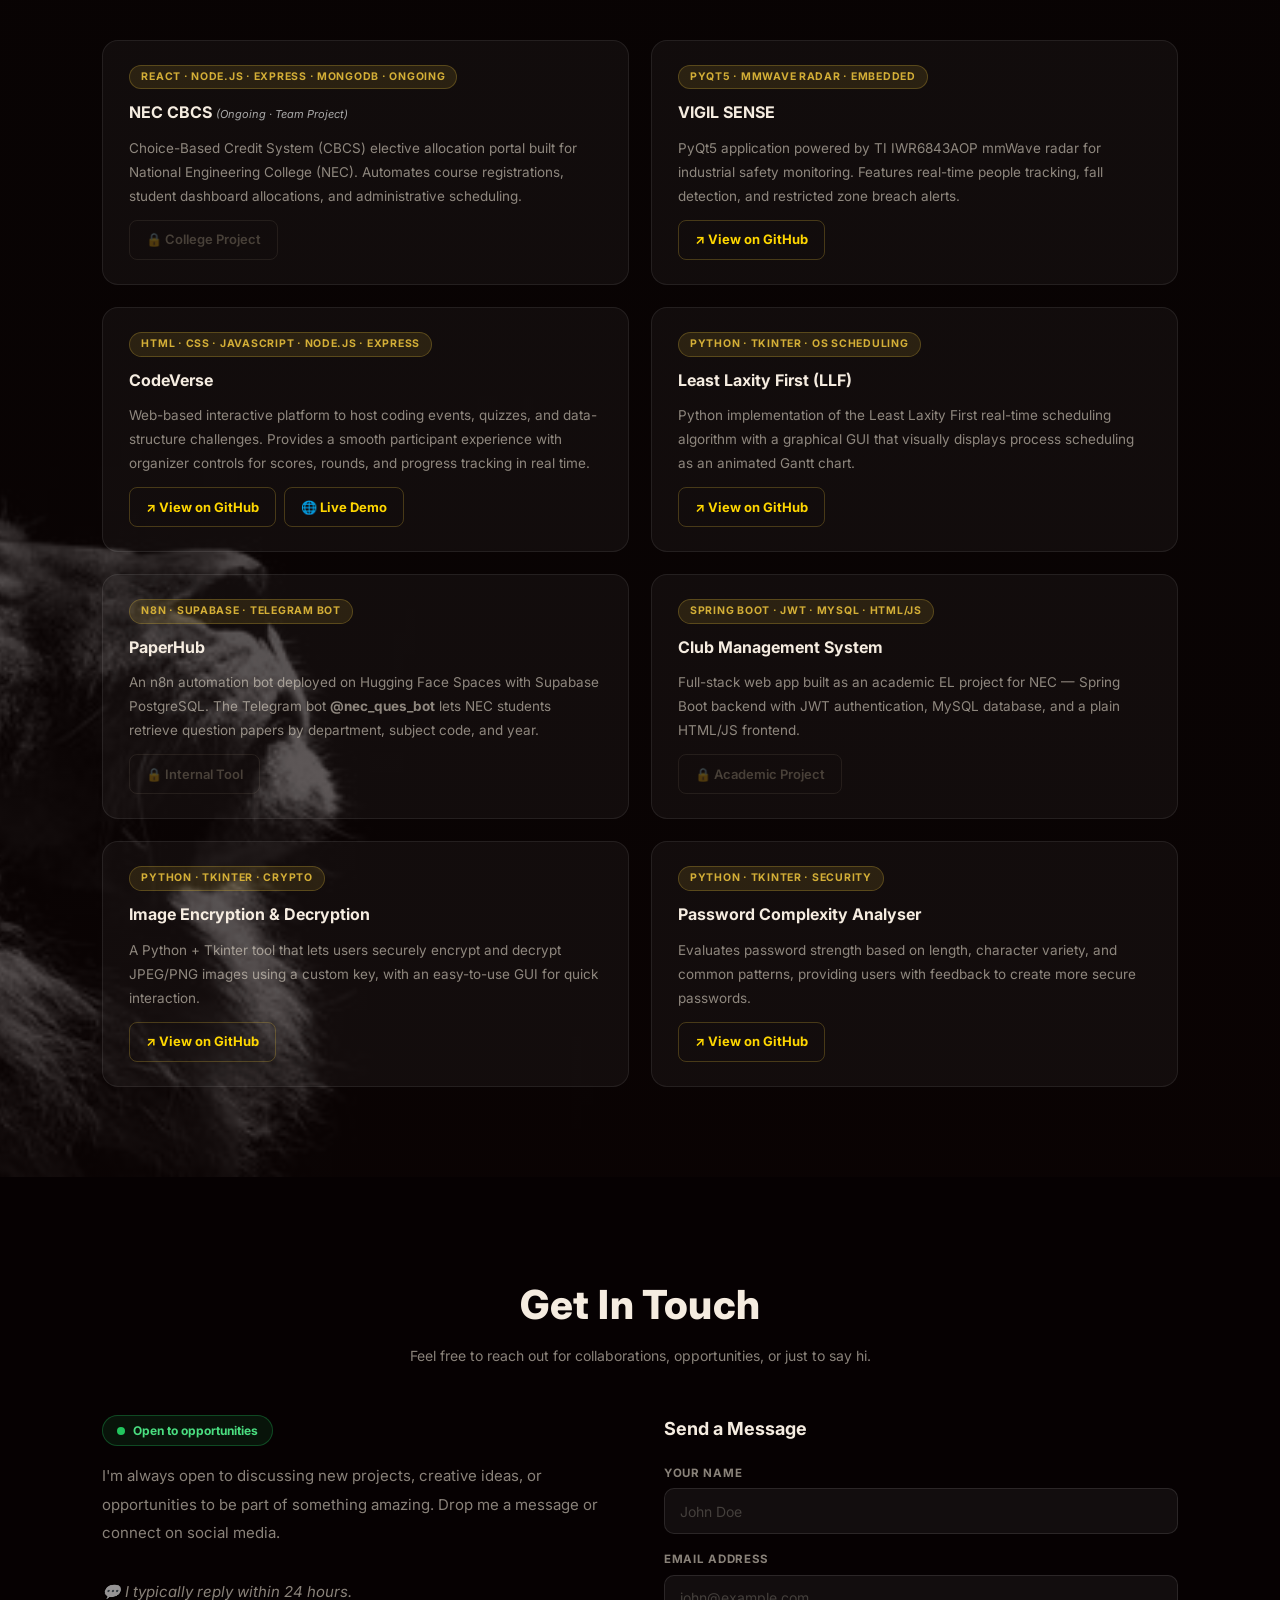
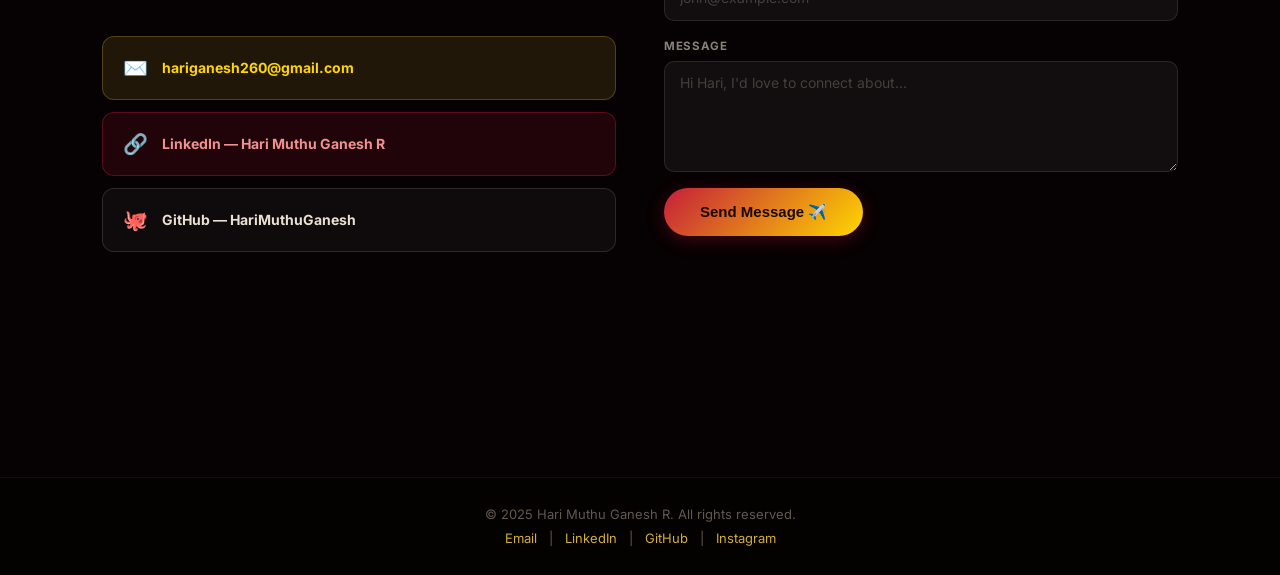
==== commit 4a5dc8f3: "Enhance preloader with cyber grid, percentage counter, and dynamic status messages" ====
--- a/index.html
+++ b/index.html
@@ -31,6 +31,10 @@
             <h1 class="loader-text">HMG</h1>
             <div class="progress-bar-container">
                 <div class="progress-bar"></div>
+            </div>
+            <div class="loader-status">
+                <span id="loader-message">Initializing System...</span>
+                <span id="loader-percentage">0%</span>
             </div>
         </div>
     </div>
@@ -497,11 +501,37 @@
         /* ---------- Preloader ---------- */
         window.addEventListener('load', () => {
             const preloader = document.getElementById('preloader');
-            // Wait for 2.5s to let the animation play out before fading
-            setTimeout(() => {
-                preloader.classList.add('preloader-hidden');
-                document.body.classList.remove('loading');
-            }, 2500);
+            const percentageEl = document.getElementById('loader-percentage');
+            const messageEl = document.getElementById('loader-message');
+            
+            const messages = [
+                "Initializing System...",
+                "Loading Assets...",
+                "Establishing Connection...",
+                "Decrypting Data...",
+                "Welcome."
+            ];
+            
+            let progress = 0;
+            const interval = setInterval(() => {
+                progress += 1;
+                if(percentageEl) percentageEl.textContent = progress + '%';
+                
+                if(messageEl) {
+                    if(progress === 20) messageEl.textContent = messages[1];
+                    if(progress === 50) messageEl.textContent = messages[2];
+                    if(progress === 80) messageEl.textContent = messages[3];
+                    if(progress === 100) messageEl.textContent = messages[4];
+                }
+                
+                if(progress >= 100) {
+                    clearInterval(interval);
+                    setTimeout(() => {
+                        preloader.classList.add('preloader-hidden');
+                        document.body.classList.remove('loading');
+                    }, 400); // Small pause at 100% before fading
+                }
+            }, 20); // Count up over 2 seconds
         });
     </script>
 
--- a/css/style.css
+++ b/css/style.css
@@ -1011,7 +1011,12 @@
     left: 0;
     width: 100%;
     height: 100%;
-    background: #0a0808;
+    background-color: #0a0808;
+    background-image: 
+        linear-gradient(rgba(196, 30, 58, 0.05) 1px, transparent 1px),
+        linear-gradient(90deg, rgba(196, 30, 58, 0.05) 1px, transparent 1px);
+    background-size: 30px 30px;
+    box-shadow: inset 0 0 150px rgba(0,0,0,0.95);
     z-index: 9999;
     display: flex;
     justify-content: center;
@@ -1019,17 +1024,34 @@
     transition: opacity 0.6s ease, visibility 0.6s ease;
 }
 
+.loader-status {
+    display: flex;
+    justify-content: space-between;
+    width: 100%;
+    color: var(--text-color);
+    font-size: 13px;
+    font-family: monospace;
+    margin-top: -5px;
+    opacity: 0.7;
+    letter-spacing: 1px;
+}
+
+#loader-percentage {
+    color: var(--gold);
+    font-weight: bold;
+}
+
 .loader-content {
     display: flex;
     flex-direction: column;
     align-items: center;
-    gap: 20px;
-    width: 80%;
+    gap: clamp(15px, 3vw, 24px);
+    width: 85%;
     max-width: 400px;
 }
 
 .loader-text {
-    font-size: 48px;
+    font-size: clamp(36px, 8vw, 56px);
     font-weight: 800;
     letter-spacing: 0.1em;
     background: var(--grad);
@@ -1041,7 +1063,7 @@
 
 .progress-bar-container {
     width: 100%;
-    height: 8px;
+    height: clamp(6px, 1.2vw, 10px);
     background: rgba(196, 30, 58, 0.15);
     border-radius: 10px;
     overflow: hidden;
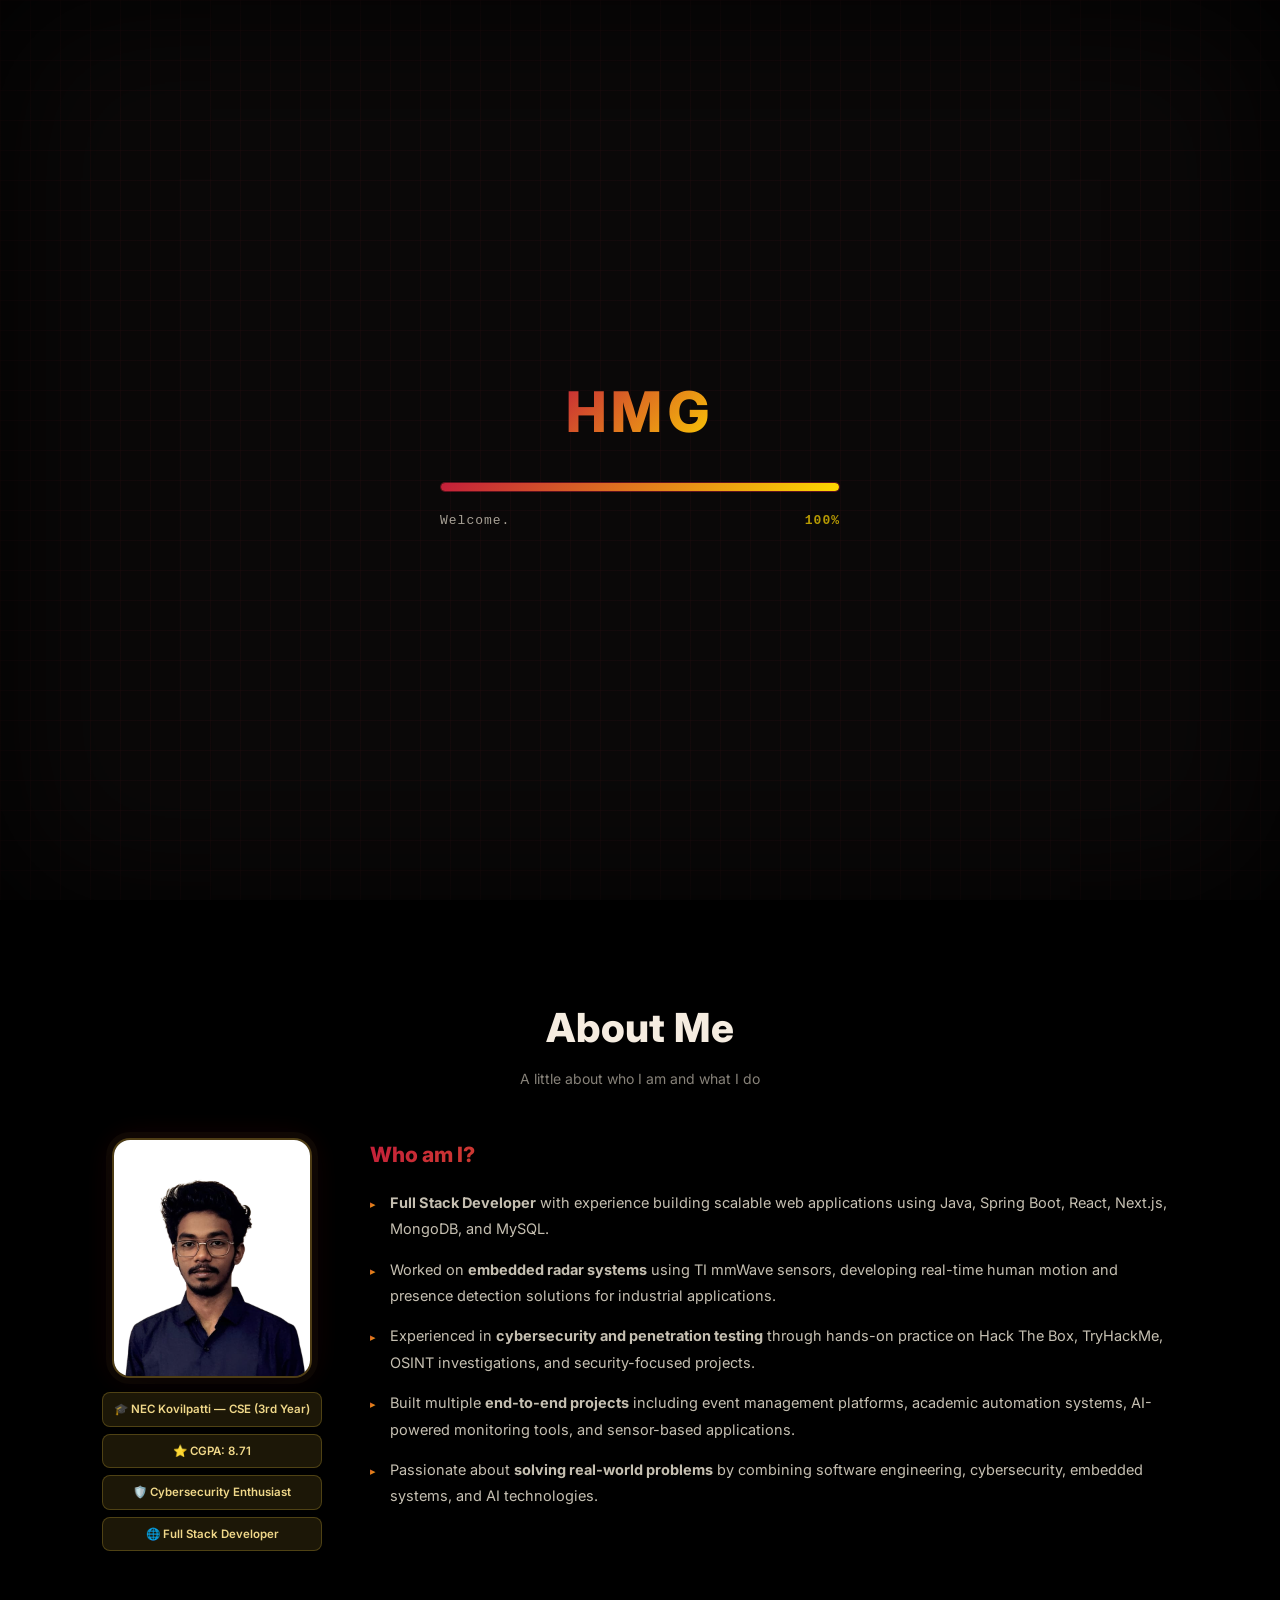
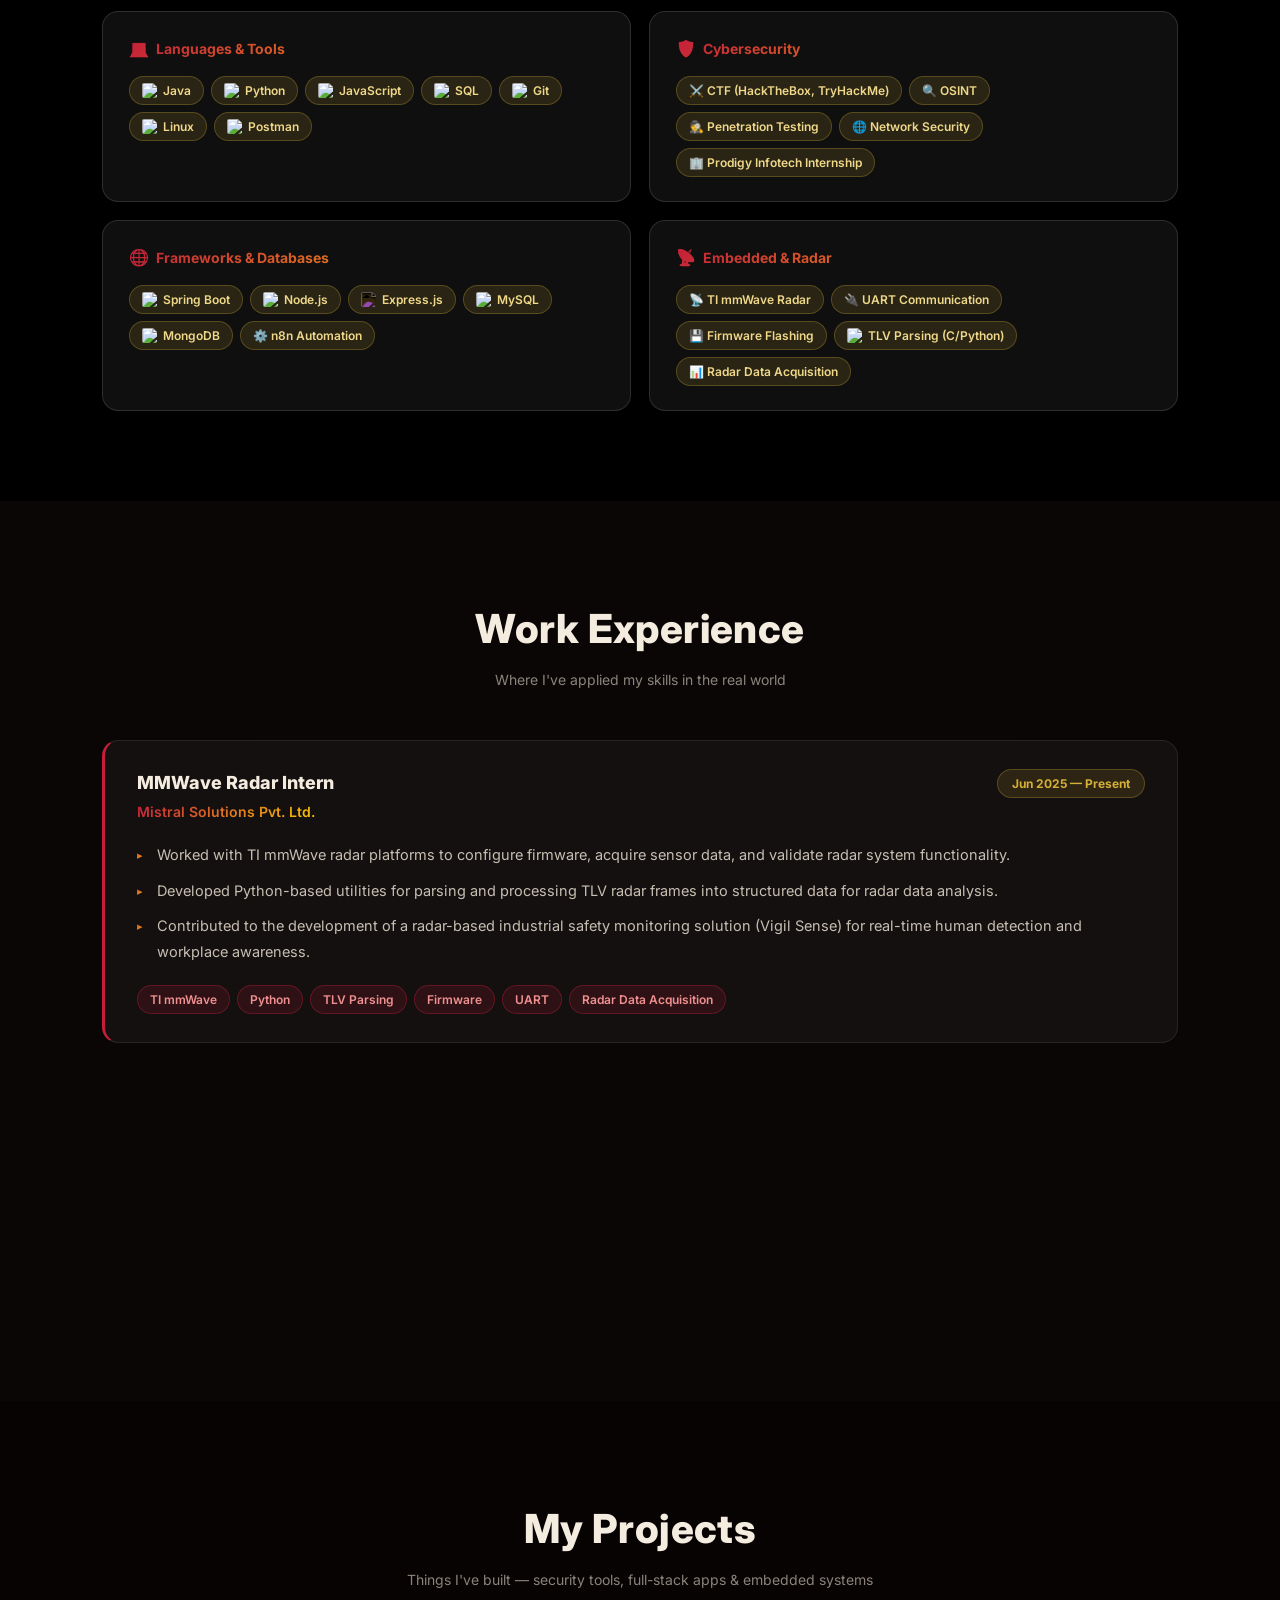
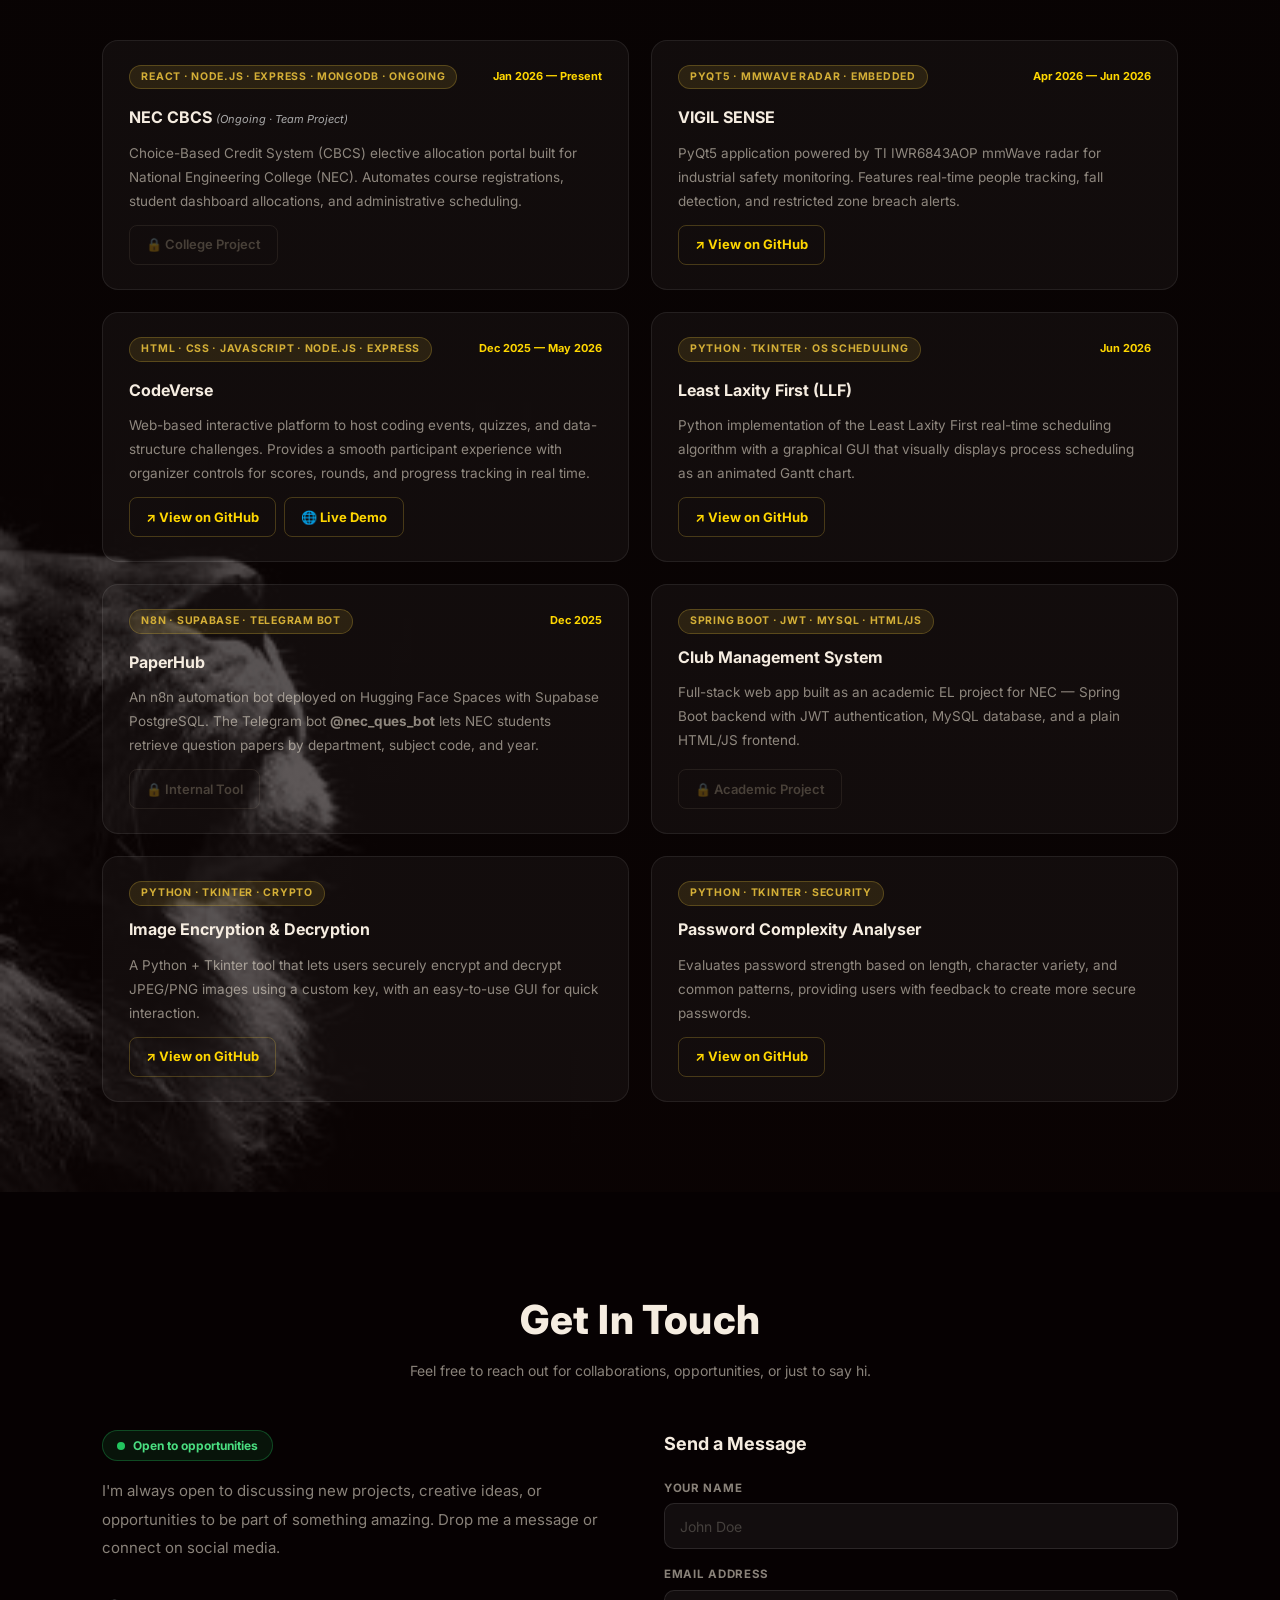
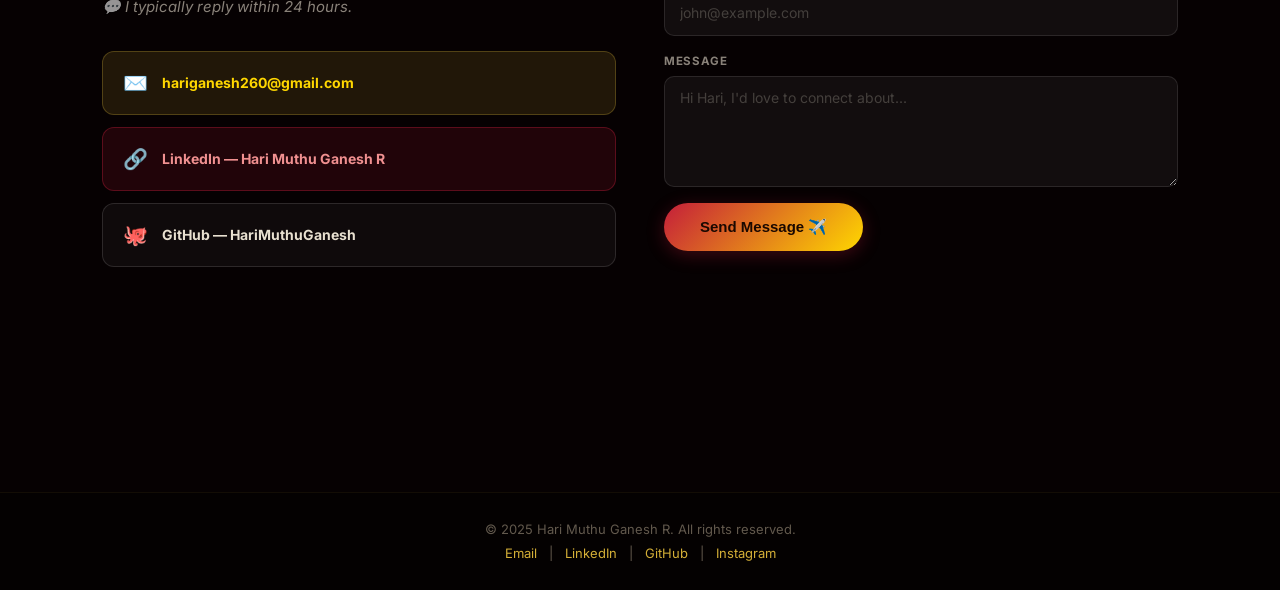
==== commit bf4c370a: "Add project development date ranges from GitHub history" ====
--- a/index.html
+++ b/index.html
@@ -247,8 +247,11 @@
         <div class="projects-grid">
 
             <div class="project-card">
-                <span class="proj-tag">React · Node.js · Express · MongoDB · Ongoing</span>
-                <h3>NEC CBCS <em style="font-size:11px;font-weight:400;color:#aaa;">(Ongoing · Team Project)</em></h3>
+                <div style="display: flex; justify-content: space-between; align-items: baseline; margin-bottom: 5px;">
+                    <span class="proj-tag">React · Node.js · Express · MongoDB · Ongoing</span>
+                    <span style="font-size: 11px; color: var(--gold); font-weight: bold; white-space: nowrap;">Jan 2026 — Present</span>
+                </div>
+                <h3 style="margin-top: 0;">NEC CBCS <em style="font-size:11px;font-weight:400;color:#aaa;">(Ongoing · Team Project)</em></h3>
                 <p class="proj-desc">Choice-Based Credit System (CBCS) elective allocation portal built for National
                     Engineering College (NEC). Automates course registrations, student dashboard allocations, and
                     administrative scheduling.</p>
@@ -256,8 +259,11 @@
             </div>
 
             <div class="project-card">
-                <span class="proj-tag">PyQt5 · mmWave Radar · Embedded</span>
-                <h3>VIGIL SENSE</h3>
+                <div style="display: flex; justify-content: space-between; align-items: baseline; margin-bottom: 5px;">
+                    <span class="proj-tag">PyQt5 · mmWave Radar · Embedded</span>
+                    <span style="font-size: 11px; color: var(--gold); font-weight: bold; white-space: nowrap;">Apr 2026 — Jun 2026</span>
+                </div>
+                <h3 style="margin-top: 0;">VIGIL SENSE</h3>
                 <p class="proj-desc">PyQt5 application powered by TI IWR6843AOP mmWave radar for industrial safety
                     monitoring. Features real-time people tracking, fall detection, and restricted zone breach alerts.
                 </p>
@@ -266,8 +272,11 @@
             </div>
 
             <div class="project-card">
-                <span class="proj-tag">HTML · CSS · JavaScript · Node.js · Express</span>
-                <h3>CodeVerse</h3>
+                <div style="display: flex; justify-content: space-between; align-items: baseline; margin-bottom: 5px;">
+                    <span class="proj-tag">HTML · CSS · JavaScript · Node.js · Express</span>
+                    <span style="font-size: 11px; color: var(--gold); font-weight: bold; white-space: nowrap;">Dec 2025 — May 2026</span>
+                </div>
+                <h3 style="margin-top: 0;">CodeVerse</h3>
                 <p class="proj-desc">Web-based interactive platform to host coding events, quizzes, and
                     data-structure challenges. Provides a smooth participant experience with organizer controls
                     for scores, rounds, and progress tracking in real time.</p>
@@ -280,8 +289,11 @@
             </div>
 
             <div class="project-card">
-                <span class="proj-tag">Python · Tkinter · OS Scheduling</span>
-                <h3>Least Laxity First (LLF)</h3>
+                <div style="display: flex; justify-content: space-between; align-items: baseline; margin-bottom: 5px;">
+                    <span class="proj-tag">Python · Tkinter · OS Scheduling</span>
+                    <span style="font-size: 11px; color: var(--gold); font-weight: bold; white-space: nowrap;">Jun 2026</span>
+                </div>
+                <h3 style="margin-top: 0;">Least Laxity First (LLF)</h3>
                 <p class="proj-desc">Python implementation of the Least Laxity First real-time scheduling
                     algorithm with a graphical GUI that visually displays process scheduling as an
                     animated Gantt chart.</p>
@@ -290,8 +302,11 @@
             </div>
 
             <div class="project-card">
-                <span class="proj-tag">n8n · Supabase · Telegram Bot</span>
-                <h3>PaperHub</h3>
+                <div style="display: flex; justify-content: space-between; align-items: baseline; margin-bottom: 5px;">
+                    <span class="proj-tag">n8n · Supabase · Telegram Bot</span>
+                    <span style="font-size: 11px; color: var(--gold); font-weight: bold; white-space: nowrap;">Dec 2025</span>
+                </div>
+                <h3 style="margin-top: 0;">PaperHub</h3>
                 <p class="proj-desc">An n8n automation bot deployed on Hugging Face Spaces with Supabase PostgreSQL. The
                     Telegram bot <strong>@nec_ques_bot</strong> lets NEC students retrieve question papers by
                     department, subject code, and year.</p>
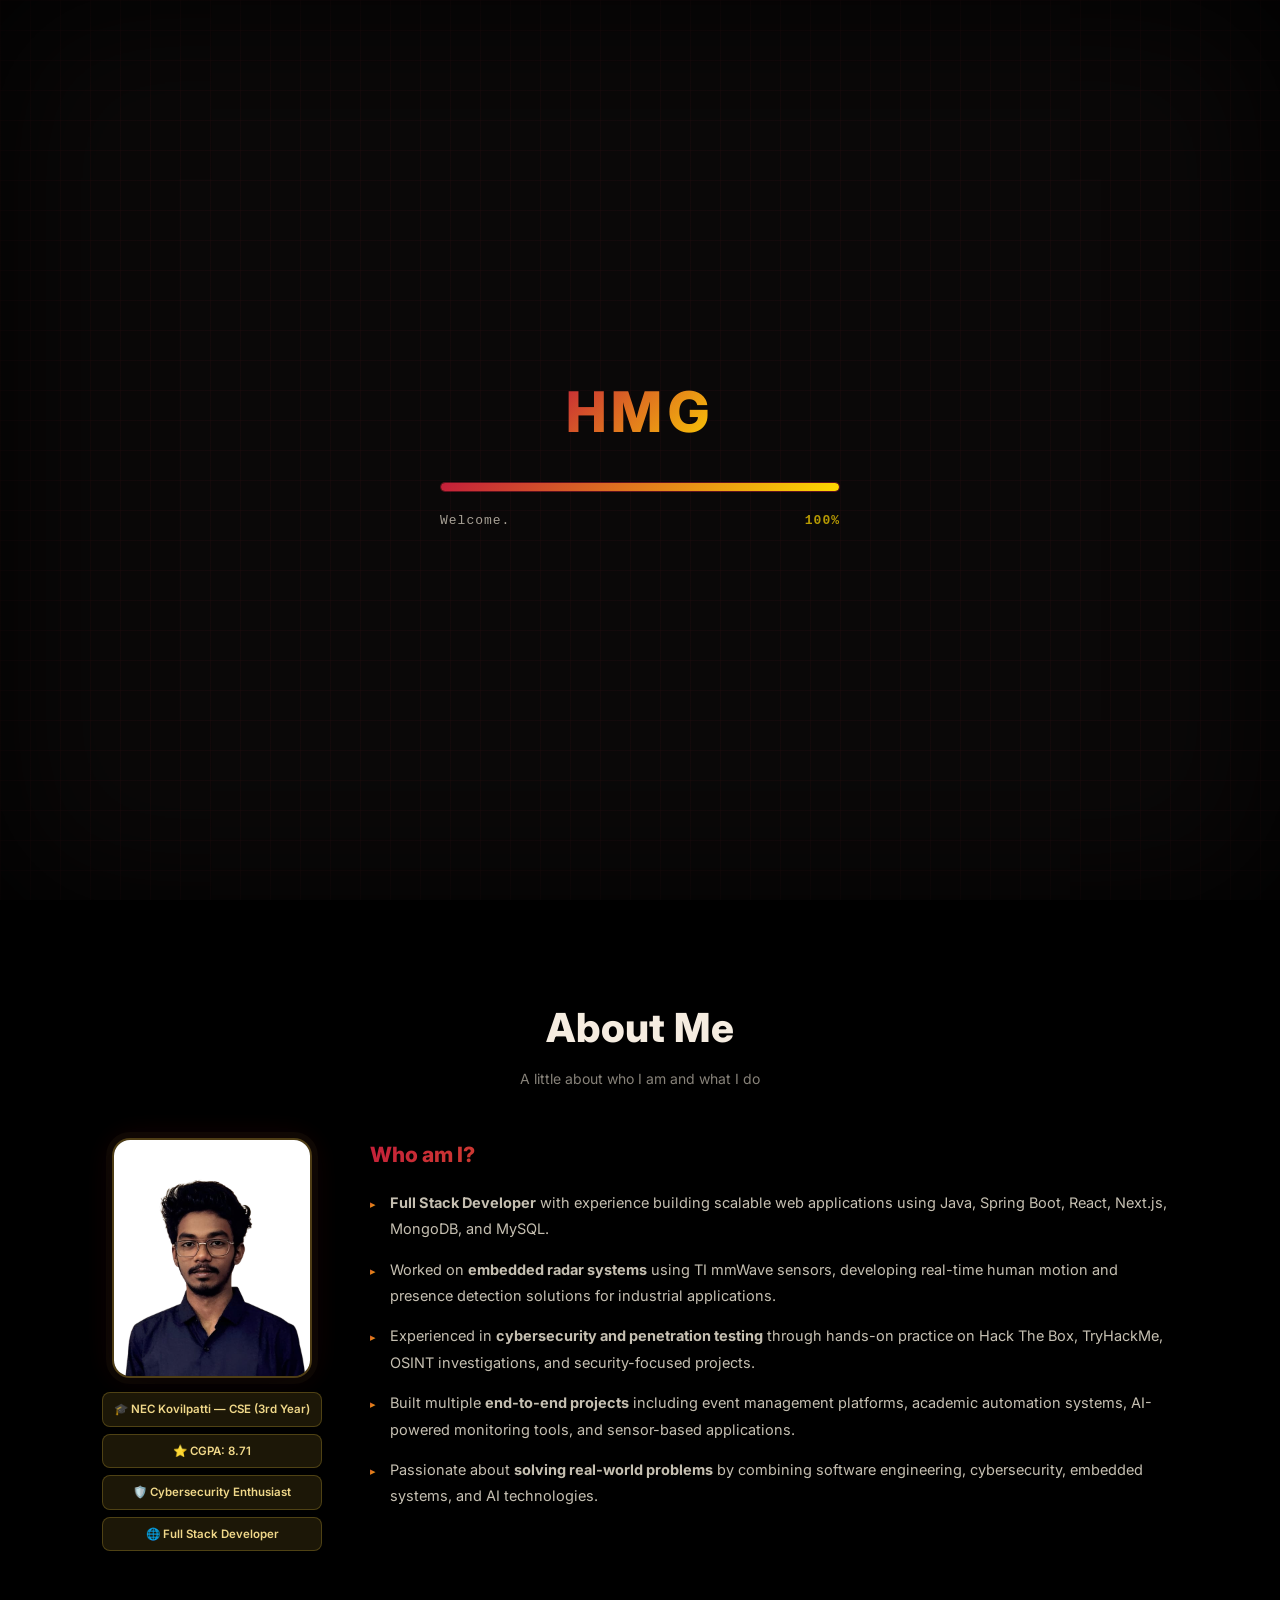
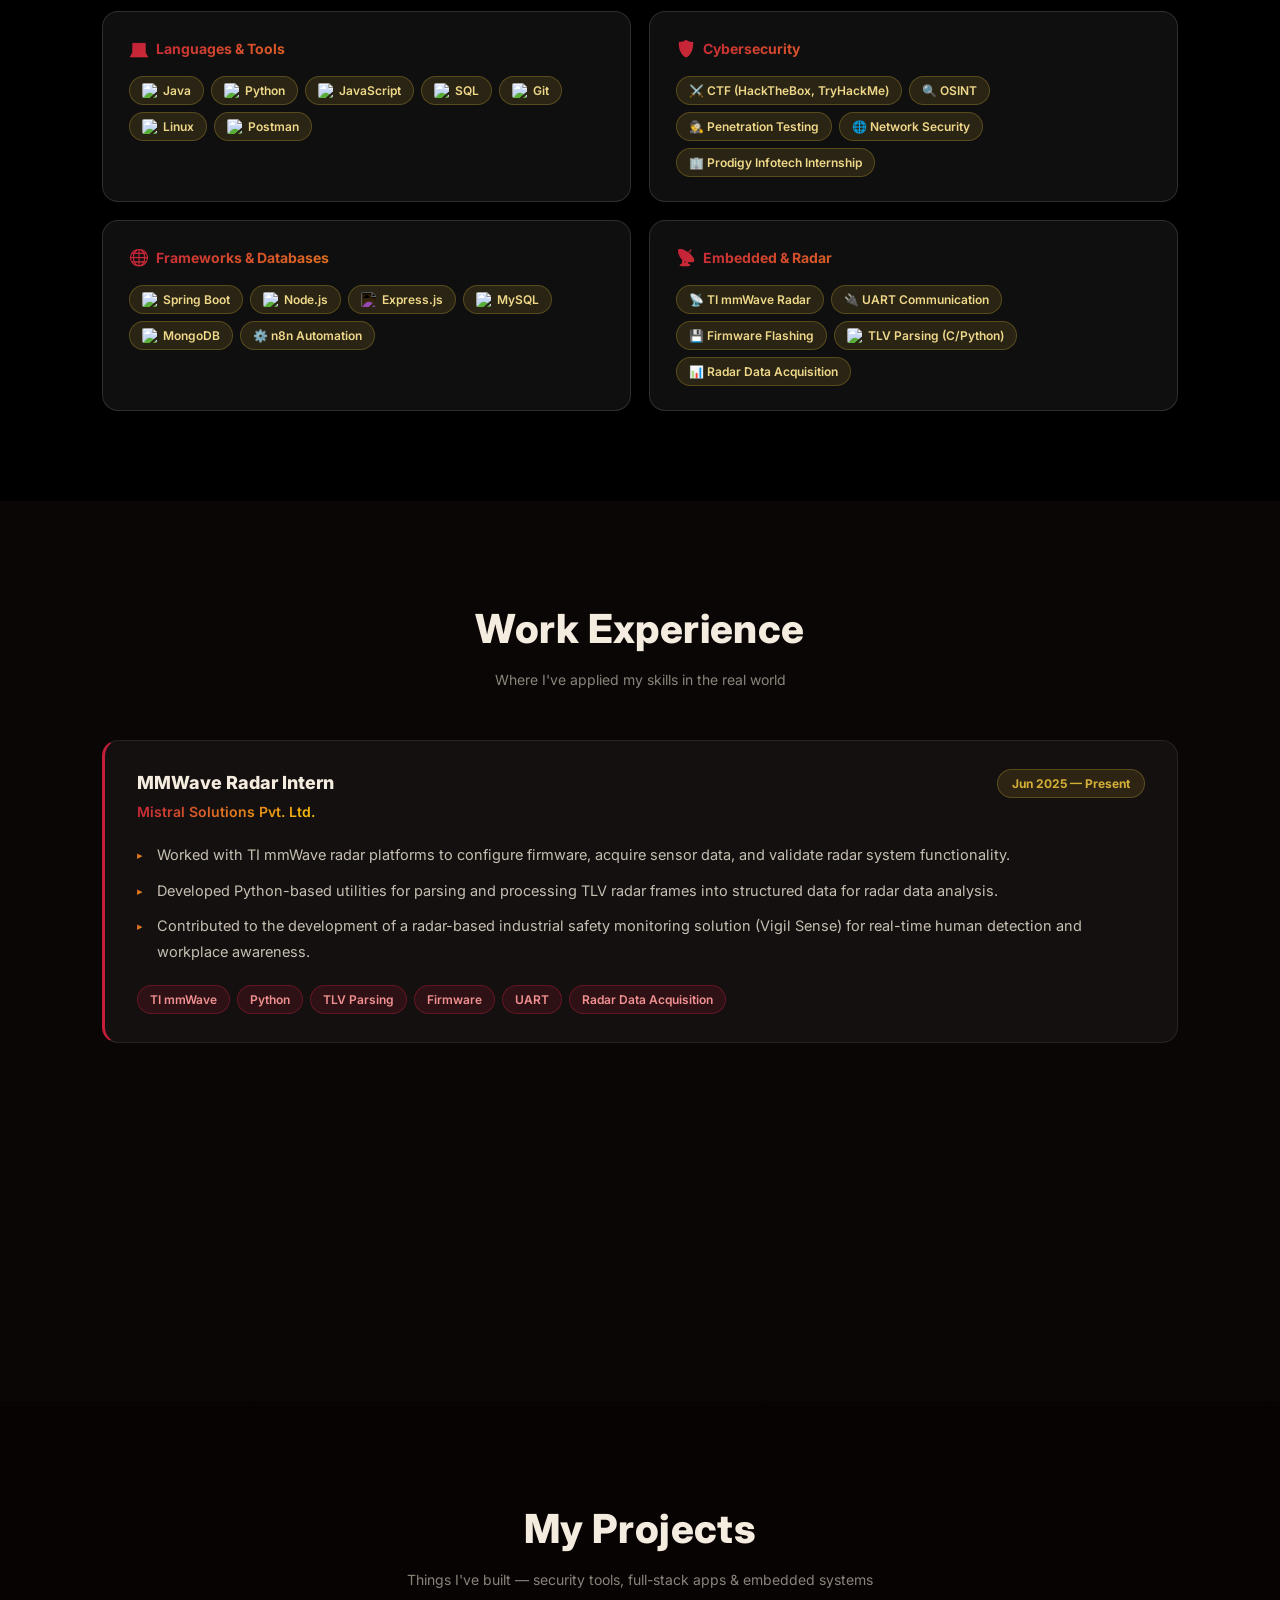
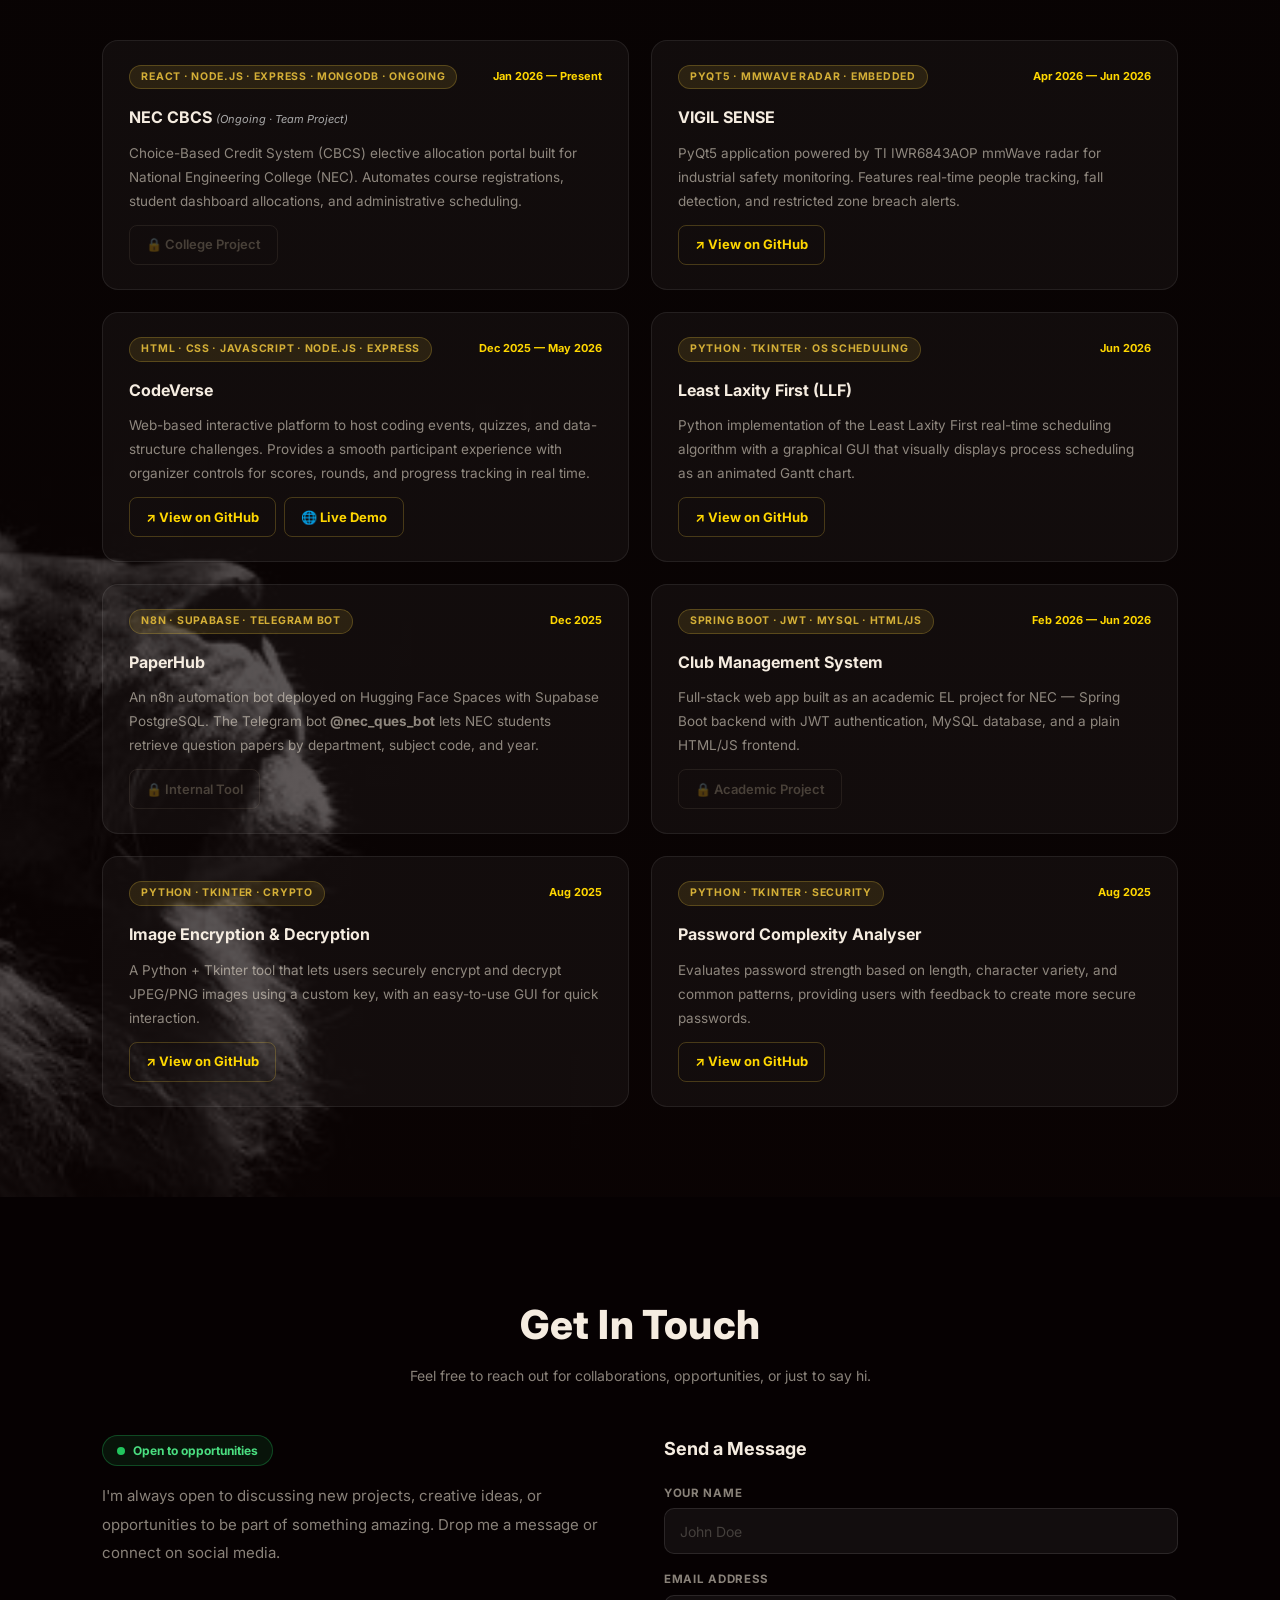
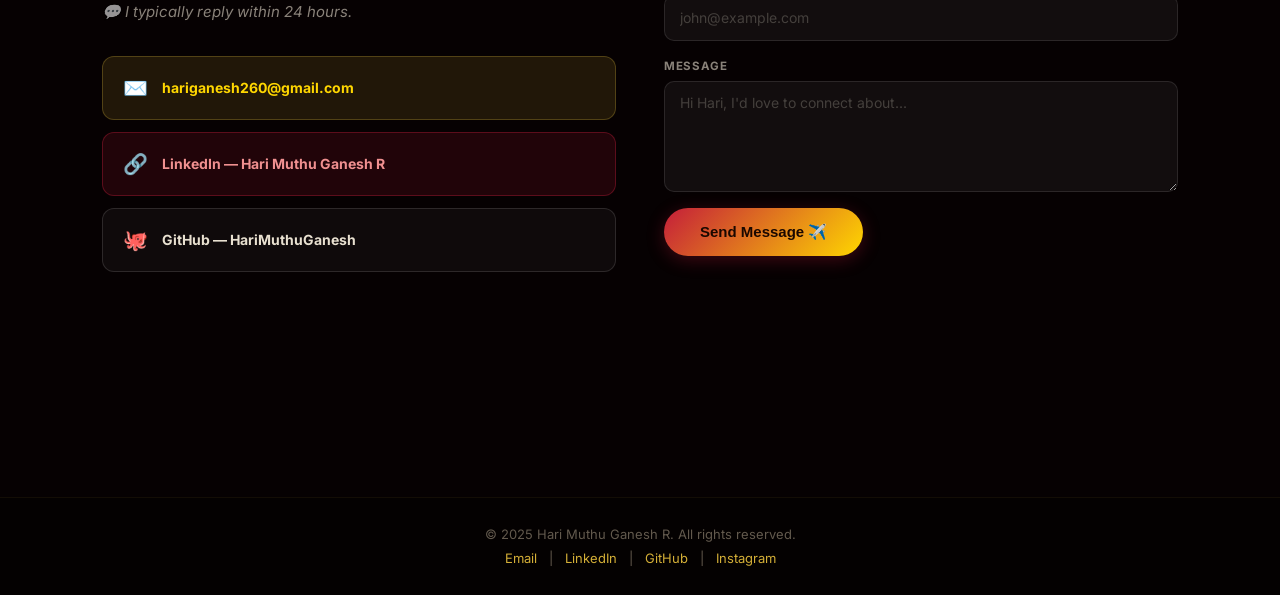
==== commit 4960bc57: "Update project dates" ====
--- a/index.html
+++ b/index.html
@@ -314,16 +314,22 @@
             </div>
 
             <div class="project-card">
-                <span class="proj-tag">Spring Boot · JWT · MySQL · HTML/JS</span>
-                <h3>Club Management System</h3>
+                <div style="display: flex; justify-content: space-between; align-items: baseline; margin-bottom: 5px;">
+                    <span class="proj-tag">Spring Boot · JWT · MySQL · HTML/JS</span>
+                    <span style="font-size: 11px; color: var(--gold); font-weight: bold; white-space: nowrap;">Feb 2026 — Jun 2026</span>
+                </div>
+                <h3 style="margin-top: 0;">Club Management System</h3>
                 <p class="proj-desc">Full-stack web app built as an academic EL project for NEC — Spring Boot backend
                     with JWT authentication, MySQL database, and a plain HTML/JS frontend.</p>
                 <span class="proj-link-disabled">🔒 Academic Project</span>
             </div>
 
             <div class="project-card">
-                <span class="proj-tag">Python · Tkinter · Crypto</span>
-                <h3>Image Encryption &amp; Decryption</h3>
+                <div style="display: flex; justify-content: space-between; align-items: baseline; margin-bottom: 5px;">
+                    <span class="proj-tag">Python · Tkinter · Crypto</span>
+                    <span style="font-size: 11px; color: var(--gold); font-weight: bold; white-space: nowrap;">Aug 2025</span>
+                </div>
+                <h3 style="margin-top: 0;">Image Encryption &amp; Decryption</h3>
                 <p class="proj-desc">A Python + Tkinter tool that lets users securely encrypt and decrypt JPEG/PNG
                     images using a custom key, with an easy-to-use GUI for quick interaction.</p>
                 <a class="proj-link" target="_blank" rel="noopener"
@@ -331,8 +337,11 @@
             </div>
 
             <div class="project-card">
-                <span class="proj-tag">Python · Tkinter · Security</span>
-                <h3>Password Complexity Analyser</h3>
+                <div style="display: flex; justify-content: space-between; align-items: baseline; margin-bottom: 5px;">
+                    <span class="proj-tag">Python · Tkinter · Security</span>
+                    <span style="font-size: 11px; color: var(--gold); font-weight: bold; white-space: nowrap;">Aug 2025</span>
+                </div>
+                <h3 style="margin-top: 0;">Password Complexity Analyser</h3>
                 <p class="proj-desc">Evaluates password strength based on length, character variety, and common
                     patterns, providing users with feedback to create more secure passwords.</p>
                 <a class="proj-link" target="_blank" rel="noopener"
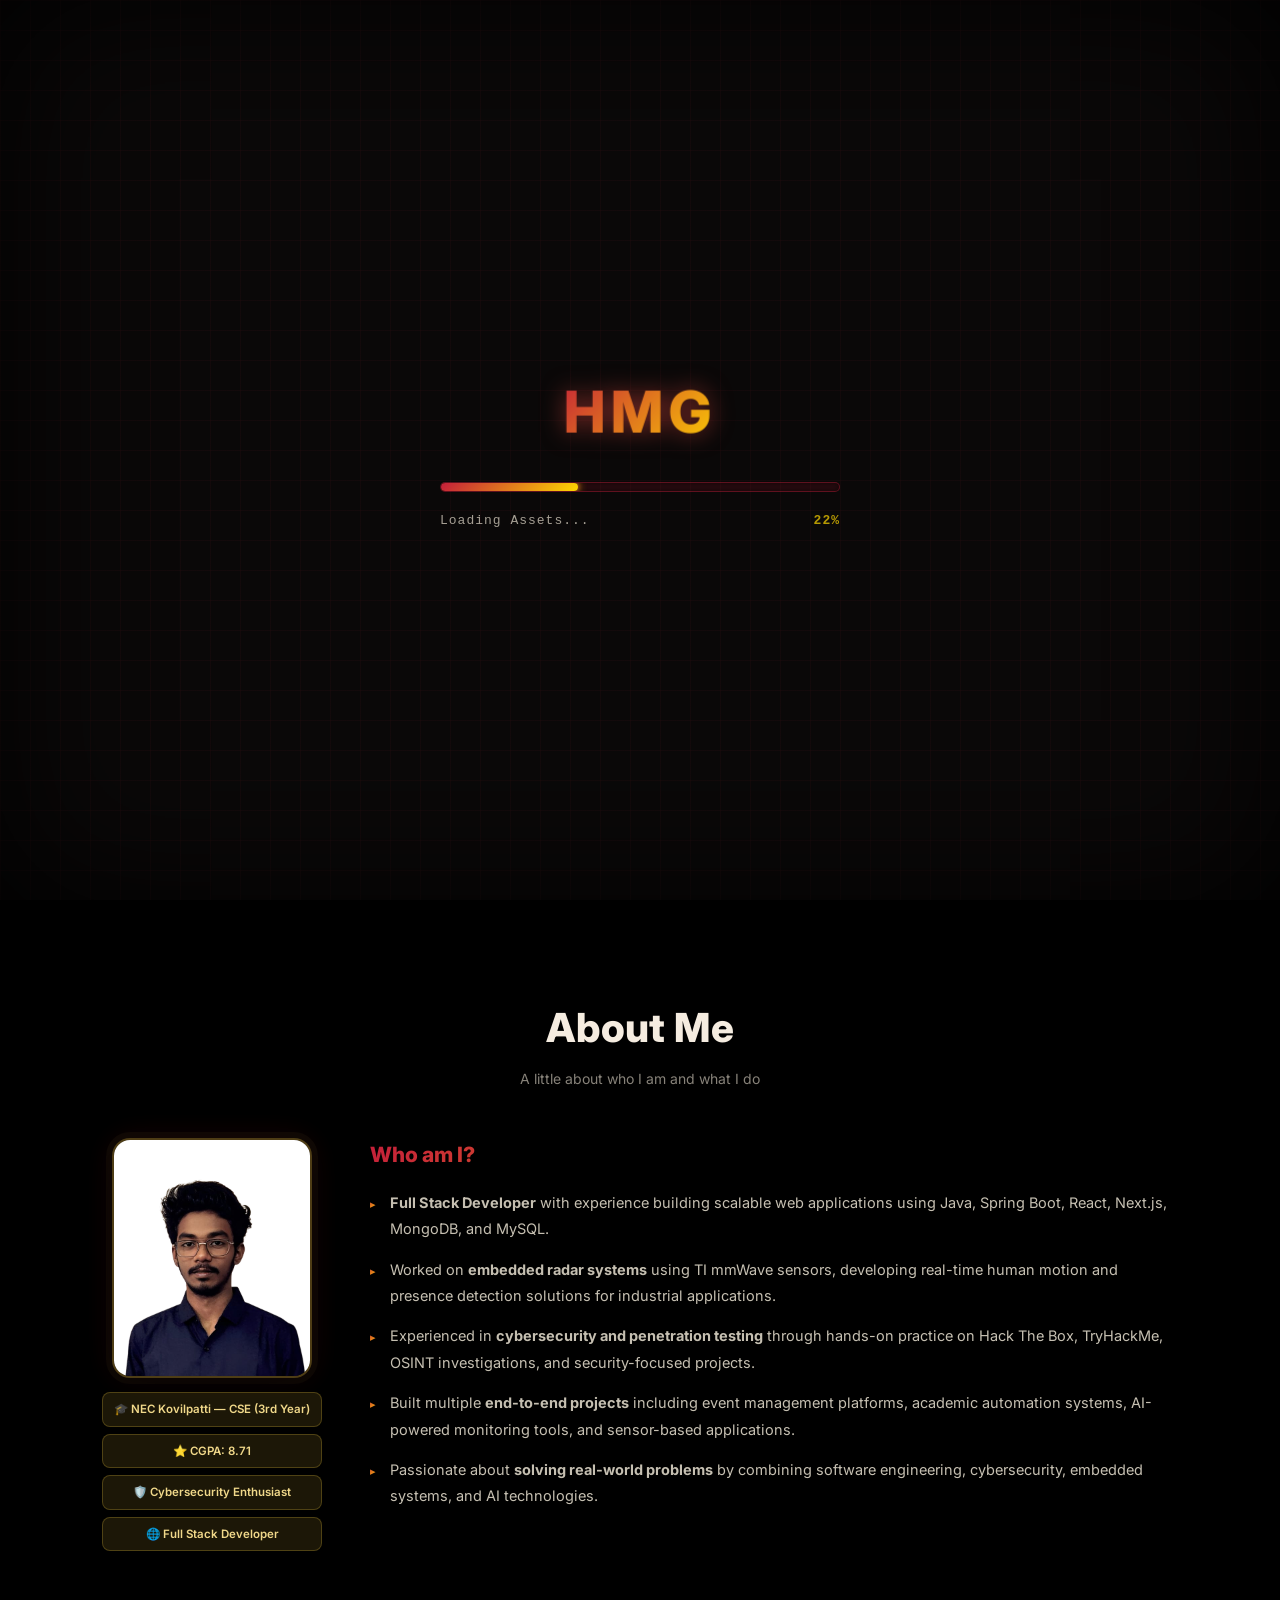
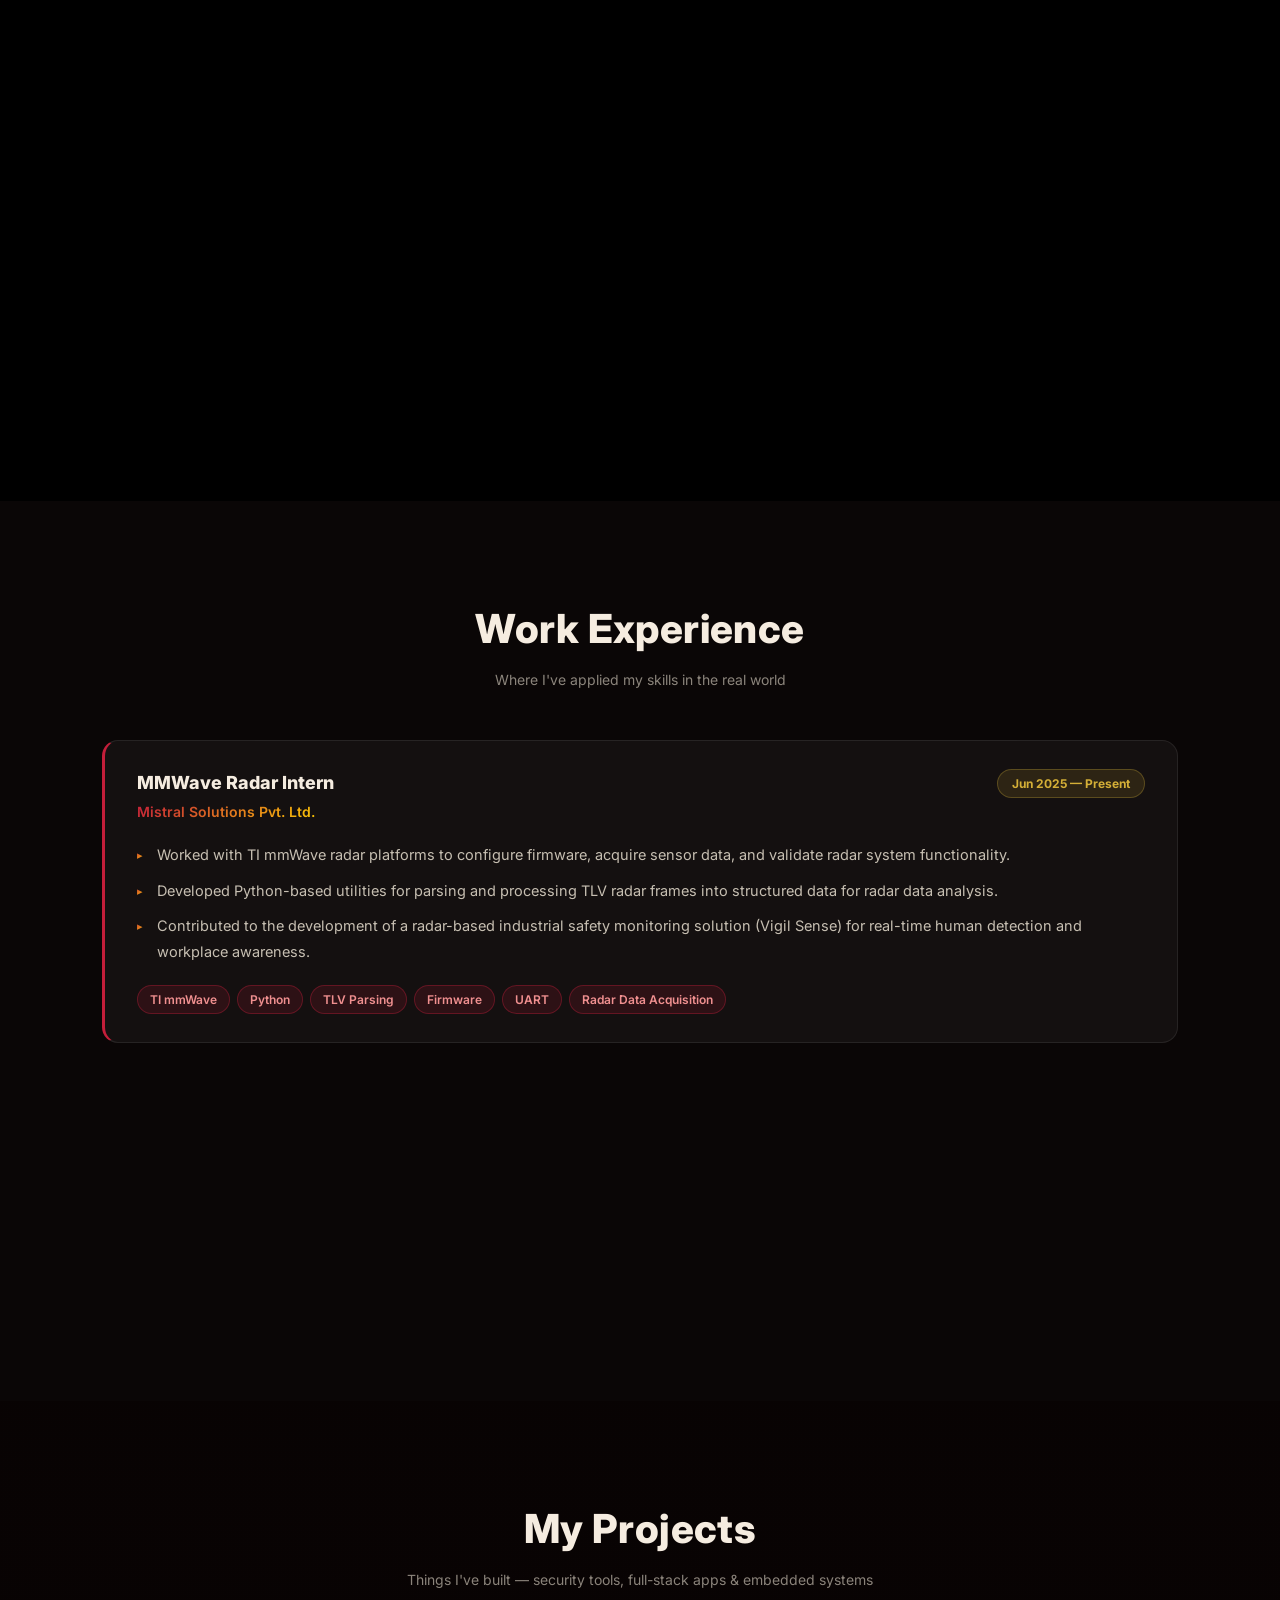
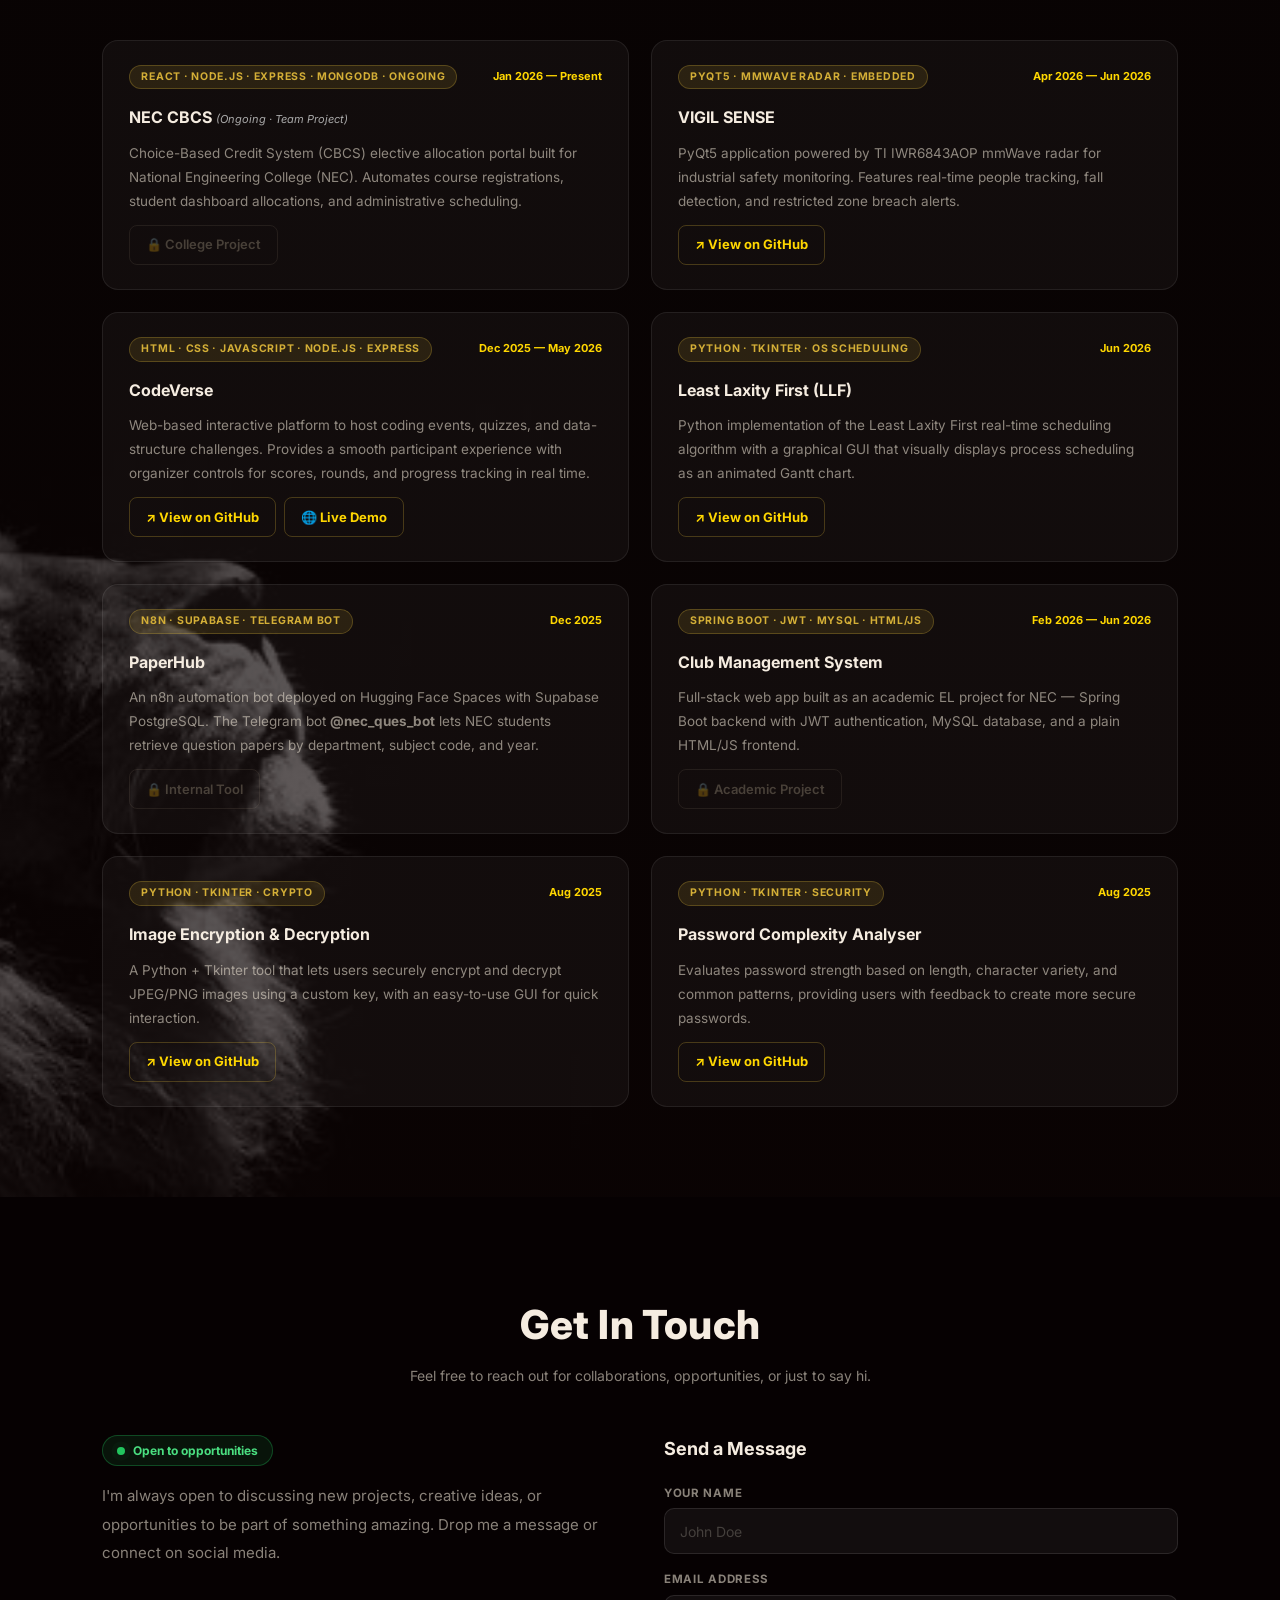
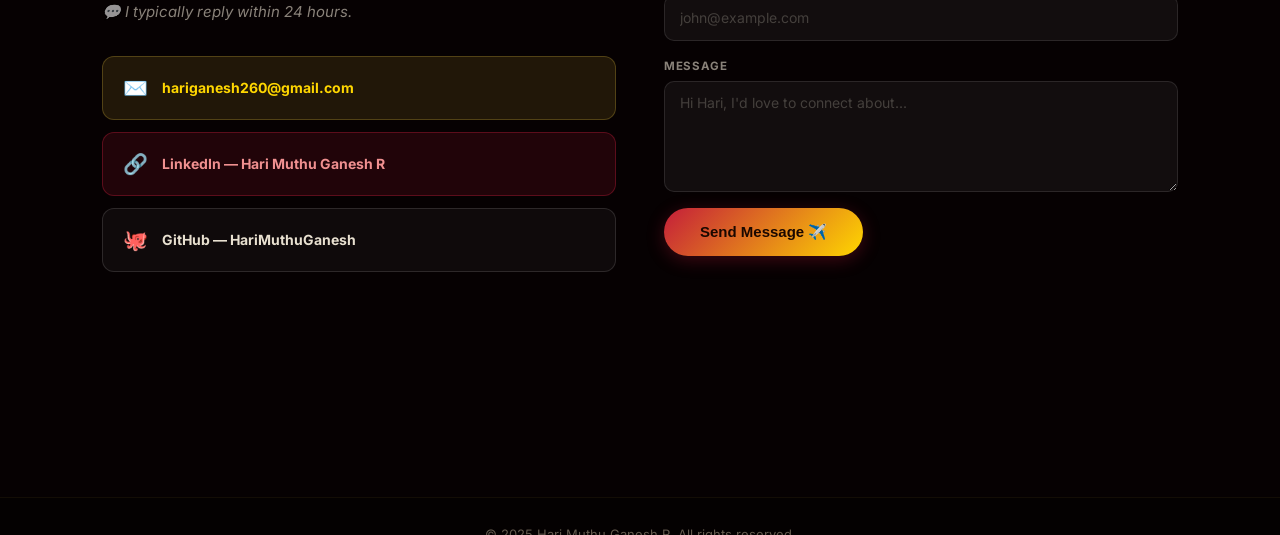
==== commit 83ead542: "feat: reorganize portfolio into v1 and prepare for v2" ====
--- a/index.html
+++ b/index.html
@@ -1,564 +1,11 @@
 <!DOCTYPE html>
 <html lang="en">
-
 <head>
     <meta charset="UTF-8">
-    <meta name="viewport" content="width=device-width, initial-scale=1.0">
-    <meta name="description"
-        content="Portfolio of Hari Muthu Ganesh R — CSE student specializing in Cybersecurity and Full Stack Development.">
-
-    <!-- Open Graph -->
-    <meta property="og:title" content="Hari Muthu Ganesh R — Portfolio">
-    <meta property="og:description" content="Security Engineer &amp; Full Stack Developer | NEC Kovilpatti">
-    <meta property="og:type" content="website">
-    <meta property="og:url" content="https://HariMuthuGanesh.github.io/Portfolio">
-    <meta property="og:image" content="https://HariMuthuGanesh.github.io/Portfolio/assets/hari_portrait.png">
-    <link rel="canonical" href="https://HariMuthuGanesh.github.io/Portfolio">
-
-    <title>Hari Muthu Ganesh R — Portfolio</title>
-    <link rel="icon" href="assets/logo1.png" type="image/png">
-    <link rel="preconnect" href="https://fonts.googleapis.com">
-    <link rel="preconnect" href="https://fonts.gstatic.com" crossorigin>
-    <link href="https://fonts.googleapis.com/css2?family=Inter:wght@400;500;600;700;800&display=swap" rel="stylesheet">
-    <link rel="stylesheet" href="css/style.css">
+    <meta http-equiv="refresh" content="0; url=v1/">
+    <title>Hari Muthu Ganesh - Portfolio</title>
 </head>
-
-<body class="loading">
-
-    <!-- ===== PRELOADER ===== -->
-    <div id="preloader">
-        <div class="loader-content">
-            <h1 class="loader-text">HMG</h1>
-            <div class="progress-bar-container">
-                <div class="progress-bar"></div>
-            </div>
-            <div class="loader-status">
-                <span id="loader-message">Initializing System...</span>
-                <span id="loader-percentage">0%</span>
-            </div>
-        </div>
-    </div>
-
-    <!-- ===== NAVBAR ===== -->
-    <header>
-        <nav class="navbar" id="navbar">
-            <div class="logo">
-                <a href="#home"><img src="assets/logo1.png" alt="Hari's Logo" width="52" height="52"></a>
-            </div>
-            <!-- Desktop nav -->
-            <ul class="nav-links">
-                <li><a href="#home" class="active" id="nav-home">HOME</a></li>
-                <li><a href="#about" id="nav-about">ABOUT ME</a></li>
-                <li><a href="#experience" id="nav-experience">EXPERIENCE</a></li>
-                <li><a href="#projects" id="nav-projects">PROJECTS</a></li>
-                <li><a href="#contact" id="nav-contact">CONTACT</a></li>
-            </ul>
-            <!-- Hamburger (mobile only) -->
-            <button class="hamburger" id="hamburger" aria-label="Toggle navigation" aria-expanded="false">
-                <span></span><span></span><span></span>
-            </button>
-        </nav>
-        <!-- Mobile nav overlay -->
-        <div class="mobile-nav" id="mobile-nav">
-            <a href="#home" class="active" id="mnav-home">HOME</a>
-            <a href="#about" id="mnav-about">ABOUT ME</a>
-            <a href="#experience" id="mnav-experience">EXPERIENCE</a>
-            <a href="#projects" id="mnav-projects">PROJECTS</a>
-            <a href="#contact" id="mnav-contact">CONTACT</a>
-        </div>
-    </header>
-
-    <!-- ===================================================
-         SECTION 1 — HOME
-    =================================================== -->
-    <section id="home">
-        <div class="home-content">
-            <p class="greeting">👋 Welcome to my portfolio</p>
-            <h1>Hi, I'm <span>Hari Muthu Ganesh R</span></h1>
-            <p class="tagline">
-                A 3rd-year CSE student at <strong>National Engineering College, Kovilpatti</strong>.
-                Aspiring <strong><span id="typed-role"></span><span class="cursor-blink">|</span></strong>
-                with a CGPA of <strong>8.71</strong>. I build things that matter.
-            </p>
-            <div class="home-btns">
-                <a href="#projects" class="btn-primary">See My Projects ↓</a>
-                <a href="#about" class="btn-secondary">About Me →</a>
-                <a href="assets/Hari_Resume.pdf" class="btn-resume" download>⬇ Download CV</a>
-            </div>
-            <div class="hero-socials">
-                <a href="https://github.com/HariMuthuGanesh" target="_blank" rel="noopener" aria-label="GitHub"
-                    class="social-icon">
-                    <svg width="20" height="20" viewBox="0 0 24 24" fill="currentColor">
-                        <path
-                            d="M12 0C5.374 0 0 5.373 0 12c0 5.302 3.438 9.8 8.207 11.387.599.111.793-.261.793-.577v-2.234c-3.338.726-4.033-1.416-4.033-1.416-.546-1.387-1.333-1.756-1.333-1.756-1.089-.745.083-.729.083-.729 1.205.084 1.839 1.237 1.839 1.237 1.07 1.834 2.807 1.304 3.492.997.107-.775.418-1.305.762-1.604-2.665-.305-5.467-1.334-5.467-5.931 0-1.311.469-2.381 1.236-3.221-.124-.303-.535-1.524.117-3.176 0 0 1.008-.322 3.301 1.23A11.509 11.509 0 0 1 12 5.803c1.02.005 2.047.138 3.006.404 2.291-1.552 3.297-1.23 3.297-1.23.653 1.653.242 2.874.118 3.176.77.84 1.235 1.911 1.235 3.221 0 4.609-2.807 5.624-5.479 5.921.43.372.823 1.102.823 2.222v3.293c0 .319.192.694.801.576C20.566 21.797 24 17.3 24 12c0-6.627-5.373-12-12-12z" />
-                    </svg>
-                </a>
-                <a href="https://www.linkedin.com/in/hari-muthu-ganesh-r-147662321" target="_blank" rel="noopener"
-                    aria-label="LinkedIn" class="social-icon">
-                    <svg width="20" height="20" viewBox="0 0 24 24" fill="currentColor">
-                        <path
-                            d="M20.447 20.452h-3.554v-5.569c0-1.328-.027-3.037-1.852-3.037-1.853 0-2.136 1.445-2.136 2.939v5.667H9.351V9h3.414v1.561h.046c.477-.9 1.637-1.85 3.37-1.85 3.601 0 4.267 2.37 4.267 5.455v6.286zM5.337 7.433a2.062 2.062 0 0 1-2.063-2.065 2.064 2.064 0 1 1 2.063 2.065zm1.782 13.019H3.555V9h3.564v11.452zM22.225 0H1.771C.792 0 0 .774 0 1.729v20.542C0 23.227.792 24 1.771 24h20.451C23.2 24 24 23.227 24 22.271V1.729C24 .774 23.2 0 22.222 0h.003z" />
-                    </svg>
-                </a>
-                <a href="mailto:hariganesh260@gmail.com" aria-label="Email" class="social-icon">
-                    <svg width="20" height="20" viewBox="0 0 24 24" fill="currentColor">
-                        <path
-                            d="M20 4H4c-1.1 0-2 .9-2 2v12c0 1.1.9 2 2 2h16c1.1 0 2-.9 2-2V6c0-1.1-.9-2-2-2zm0 4-8 5-8-5V6l8 5 8-5v2z" />
-                    </svg>
-                </a>
-            </div>
-        </div>
-    </section>
-
-    <!-- ===================================================
-         SECTION 2 — ABOUT ME
-    =================================================== -->
-    <section id="about">
-        <h2 class="section-title">About <span>Me</span></h2>
-        <p class="section-subtitle">A little about who I am and what I do</p>
-
-        <div class="about-wrapper">
-            <div class="about-photo-col">
-                <img src="assets/hari_portrait.png" alt="Hari Muthu Ganesh R" width="200" height="248" loading="lazy">
-                <div class="about-badges">
-                    <div class="badge">🎓 NEC Kovilpatti — CSE (3rd Year)</div>
-                    <div class="badge">⭐ CGPA: 8.71</div>
-                    <div class="badge">🛡️ Cybersecurity Enthusiast</div>
-                    <div class="badge">🌐 Full Stack Developer</div>
-                </div>
-            </div>
-
-            <div class="about-text-col">
-                <h3>Who am I?</h3>
-                <ul>
-                    <li><strong>Full Stack Developer</strong> with experience building scalable web applications using
-                        Java, Spring Boot, React, Next.js, MongoDB, and MySQL.</li>
-                    <li>Worked on <strong>embedded radar systems</strong> using TI mmWave sensors, developing real-time
-                        human motion and presence detection solutions for industrial applications.</li>
-                    <li>Experienced in <strong>cybersecurity and penetration testing</strong> through hands-on practice
-                        on Hack The Box, TryHackMe, OSINT investigations, and security-focused projects.</li>
-                    <li>Built multiple <strong>end-to-end projects</strong> including event management platforms,
-                        academic automation systems, AI-powered monitoring tools, and sensor-based applications.</li>
-                    <li>Passionate about <strong>solving real-world problems</strong> by combining software engineering,
-                        cybersecurity, embedded systems, and AI technologies.</li>
-                </ul>
-            </div>
-        </div>
-
-        <div class="skills-grid">
-            <div class="skill-card reveal">
-                <h3><span class="icon">💻</span> Languages &amp; Tools</h3>
-                <ul>
-                    <li><img src="https://cdn.jsdelivr.net/gh/devicons/devicon@latest/icons/java/java-original.svg"
-                            alt="Java" loading="lazy">Java</li>
-                    <li><img src="https://cdn.jsdelivr.net/gh/devicons/devicon@latest/icons/python/python-original.svg"
-                            alt="Python" loading="lazy">Python</li>
-                    <li><img src="https://cdn.jsdelivr.net/gh/devicons/devicon@latest/icons/javascript/javascript-original.svg"
-                            alt="JavaScript" loading="lazy">JavaScript</li>
-                    <li><img src="https://cdn.jsdelivr.net/gh/devicons/devicon@latest/icons/mysql/mysql-original.svg"
-                            alt="SQL" loading="lazy">SQL</li>
-                    <li><img src="https://cdn.jsdelivr.net/gh/devicons/devicon@latest/icons/git/git-original.svg"
-                            alt="Git" loading="lazy">Git</li>
-                    <li><img src="https://cdn.jsdelivr.net/gh/devicons/devicon@latest/icons/linux/linux-original.svg"
-                            alt="Linux" loading="lazy">Linux</li>
-                    <li><img src="https://cdn.jsdelivr.net/gh/devicons/devicon@latest/icons/postman/postman-original.svg"
-                            alt="Postman" loading="lazy">Postman</li>
-                </ul>
-            </div>
-            <div class="skill-card reveal">
-                <h3><span class="icon">🛡️</span> Cybersecurity</h3>
-                <ul>
-                    <li>⚔️ CTF (HackTheBox, TryHackMe)</li>
-                    <li>🔍 OSINT</li>
-                    <li>🕵️ Penetration Testing</li>
-                    <li>🌐 Network Security</li>
-                    <li>🏢 Prodigy Infotech Internship</li>
-                </ul>
-            </div>
-            <div class="skill-card reveal">
-                <h3><span class="icon">🌐</span> Frameworks &amp; Databases</h3>
-                <ul>
-                    <li><img src="https://cdn.jsdelivr.net/gh/devicons/devicon@latest/icons/spring/spring-original.svg"
-                            alt="Spring Boot" loading="lazy">Spring Boot</li>
-                    <li><img src="https://cdn.jsdelivr.net/gh/devicons/devicon@latest/icons/nodejs/nodejs-original.svg"
-                            alt="Node.js" loading="lazy">Node.js</li>
-                    <li><img src="https://cdn.jsdelivr.net/gh/devicons/devicon@latest/icons/express/express-original-wordmark.svg"
-                            alt="Express.js" loading="lazy" class="icon-invert">Express.js</li>
-                    <li><img src="https://cdn.jsdelivr.net/gh/devicons/devicon@latest/icons/mysql/mysql-original.svg"
-                            alt="MySQL" loading="lazy">MySQL</li>
-                    <li><img src="https://cdn.jsdelivr.net/gh/devicons/devicon@latest/icons/mongodb/mongodb-original.svg"
-                            alt="MongoDB" loading="lazy">MongoDB</li>
-                    <li>⚙️ n8n Automation</li>
-                </ul>
-            </div>
-            <div class="skill-card reveal">
-                <h3><span class="icon">📡</span> Embedded &amp; Radar</h3>
-                <ul>
-                    <li>📡 TI mmWave Radar</li>
-                    <li>🔌 UART Communication</li>
-                    <li>💾 Firmware Flashing</li>
-                    <li><img src="https://cdn.jsdelivr.net/gh/devicons/devicon@latest/icons/python/python-original.svg"
-                            alt="Python" loading="lazy">TLV Parsing (C/Python)</li>
-                    <li>📊 Radar Data Acquisition</li>
-                </ul>
-            </div>
-        </div>
-    </section>
-
-    <!-- ===================================================
-         SECTION 3 — EXPERIENCE
-    =================================================== -->
-    <section id="experience">
-        <h2 class="section-title">Work <span>Experience</span></h2>
-        <p class="section-subtitle">Where I've applied my skills in the real world</p>
-
-        <div class="experience-list">
-            <div class="exp-card">
-                <div class="exp-header">
-                    <div class="exp-left">
-                        <h3 class="exp-role">MMWave Radar Intern</h3>
-                        <p class="exp-company">Mistral Solutions Pvt. Ltd.</p>
-                    </div>
-                    <span class="exp-date">Jun 2025 — Present</span>
-                </div>
-                <ul class="exp-points">
-                    <li>Worked with TI mmWave radar platforms to configure firmware, acquire sensor data, and validate
-                        radar system functionality.</li>
-                    <li>Developed Python-based utilities for parsing and processing TLV radar frames into structured
-                        data for radar data analysis.</li>
-                    <li>Contributed to the development of a radar-based industrial safety monitoring solution (Vigil
-                        Sense) for real-time human detection and workplace awareness.</li>
-                </ul>
-                <div class="exp-tags">
-                    <span>TI mmWave</span><span>Python</span><span>TLV Parsing</span>
-                    <span>Firmware</span><span>UART</span><span>Radar Data Acquisition</span>
-                </div>
-            </div>
-        </div>
-    </section>
-
-    <!-- ===================================================
-         SECTION 4 — PROJECTS
-    =================================================== -->
-    <section id="projects">
-        <h2 class="section-title">My <span>Projects</span></h2>
-        <p class="section-subtitle">Things I've built — security tools, full-stack apps &amp; embedded systems</p>
-
-        <div class="projects-grid">
-
-            <div class="project-card">
-                <div style="display: flex; justify-content: space-between; align-items: baseline; margin-bottom: 5px;">
-                    <span class="proj-tag">React · Node.js · Express · MongoDB · Ongoing</span>
-                    <span style="font-size: 11px; color: var(--gold); font-weight: bold; white-space: nowrap;">Jan 2026 — Present</span>
-                </div>
-                <h3 style="margin-top: 0;">NEC CBCS <em style="font-size:11px;font-weight:400;color:#aaa;">(Ongoing · Team Project)</em></h3>
-                <p class="proj-desc">Choice-Based Credit System (CBCS) elective allocation portal built for National
-                    Engineering College (NEC). Automates course registrations, student dashboard allocations, and
-                    administrative scheduling.</p>
-                <span class="proj-link-disabled">🔒 College Project</span>
-            </div>
-
-            <div class="project-card">
-                <div style="display: flex; justify-content: space-between; align-items: baseline; margin-bottom: 5px;">
-                    <span class="proj-tag">PyQt5 · mmWave Radar · Embedded</span>
-                    <span style="font-size: 11px; color: var(--gold); font-weight: bold; white-space: nowrap;">Apr 2026 — Jun 2026</span>
-                </div>
-                <h3 style="margin-top: 0;">VIGIL SENSE</h3>
-                <p class="proj-desc">PyQt5 application powered by TI IWR6843AOP mmWave radar for industrial safety
-                    monitoring. Features real-time people tracking, fall detection, and restricted zone breach alerts.
-                </p>
-                <a class="proj-link" target="_blank" rel="noopener"
-                    href="https://github.com/HariMuthuGanesh/Vigle_Sense">↗ View on GitHub</a>
-            </div>
-
-            <div class="project-card">
-                <div style="display: flex; justify-content: space-between; align-items: baseline; margin-bottom: 5px;">
-                    <span class="proj-tag">HTML · CSS · JavaScript · Node.js · Express</span>
-                    <span style="font-size: 11px; color: var(--gold); font-weight: bold; white-space: nowrap;">Dec 2025 — May 2026</span>
-                </div>
-                <h3 style="margin-top: 0;">CodeVerse</h3>
-                <p class="proj-desc">Web-based interactive platform to host coding events, quizzes, and
-                    data-structure challenges. Provides a smooth participant experience with organizer controls
-                    for scores, rounds, and progress tracking in real time.</p>
-                <div class="proj-links-row">
-                    <a class="proj-link" target="_blank" rel="noopener"
-                        href="https://github.com/HariMuthuGanesh/CodeVerse">↗ View on GitHub</a>
-                    <a class="proj-link" target="_blank" rel="noopener" href="https://codeverse-ymd8.onrender.com/">🌐
-                        Live Demo</a>
-                </div>
-            </div>
-
-            <div class="project-card">
-                <div style="display: flex; justify-content: space-between; align-items: baseline; margin-bottom: 5px;">
-                    <span class="proj-tag">Python · Tkinter · OS Scheduling</span>
-                    <span style="font-size: 11px; color: var(--gold); font-weight: bold; white-space: nowrap;">Jun 2026</span>
-                </div>
-                <h3 style="margin-top: 0;">Least Laxity First (LLF)</h3>
-                <p class="proj-desc">Python implementation of the Least Laxity First real-time scheduling
-                    algorithm with a graphical GUI that visually displays process scheduling as an
-                    animated Gantt chart.</p>
-                <a class="proj-link" target="_blank" rel="noopener"
-                    href="https://github.com/HariMuthuGanesh/Least_Laxity_First">↗ View on GitHub</a>
-            </div>
-
-            <div class="project-card">
-                <div style="display: flex; justify-content: space-between; align-items: baseline; margin-bottom: 5px;">
-                    <span class="proj-tag">n8n · Supabase · Telegram Bot</span>
-                    <span style="font-size: 11px; color: var(--gold); font-weight: bold; white-space: nowrap;">Dec 2025</span>
-                </div>
-                <h3 style="margin-top: 0;">PaperHub</h3>
-                <p class="proj-desc">An n8n automation bot deployed on Hugging Face Spaces with Supabase PostgreSQL. The
-                    Telegram bot <strong>@nec_ques_bot</strong> lets NEC students retrieve question papers by
-                    department, subject code, and year.</p>
-                <span class="proj-link-disabled">🔒 Internal Tool</span>
-            </div>
-
-            <div class="project-card">
-                <div style="display: flex; justify-content: space-between; align-items: baseline; margin-bottom: 5px;">
-                    <span class="proj-tag">Spring Boot · JWT · MySQL · HTML/JS</span>
-                    <span style="font-size: 11px; color: var(--gold); font-weight: bold; white-space: nowrap;">Feb 2026 — Jun 2026</span>
-                </div>
-                <h3 style="margin-top: 0;">Club Management System</h3>
-                <p class="proj-desc">Full-stack web app built as an academic EL project for NEC — Spring Boot backend
-                    with JWT authentication, MySQL database, and a plain HTML/JS frontend.</p>
-                <span class="proj-link-disabled">🔒 Academic Project</span>
-            </div>
-
-            <div class="project-card">
-                <div style="display: flex; justify-content: space-between; align-items: baseline; margin-bottom: 5px;">
-                    <span class="proj-tag">Python · Tkinter · Crypto</span>
-                    <span style="font-size: 11px; color: var(--gold); font-weight: bold; white-space: nowrap;">Aug 2025</span>
-                </div>
-                <h3 style="margin-top: 0;">Image Encryption &amp; Decryption</h3>
-                <p class="proj-desc">A Python + Tkinter tool that lets users securely encrypt and decrypt JPEG/PNG
-                    images using a custom key, with an easy-to-use GUI for quick interaction.</p>
-                <a class="proj-link" target="_blank" rel="noopener"
-                    href="https://github.com/HariMuthuGanesh/Image_Encrypt_Decrypt">↗ View on GitHub</a>
-            </div>
-
-            <div class="project-card">
-                <div style="display: flex; justify-content: space-between; align-items: baseline; margin-bottom: 5px;">
-                    <span class="proj-tag">Python · Tkinter · Security</span>
-                    <span style="font-size: 11px; color: var(--gold); font-weight: bold; white-space: nowrap;">Aug 2025</span>
-                </div>
-                <h3 style="margin-top: 0;">Password Complexity Analyser</h3>
-                <p class="proj-desc">Evaluates password strength based on length, character variety, and common
-                    patterns, providing users with feedback to create more secure passwords.</p>
-                <a class="proj-link" target="_blank" rel="noopener"
-                    href="https://github.com/HariMuthuGanesh/Password_Analyser">↗ View on GitHub</a>
-            </div>
-
-        </div>
-    </section>
-
-    <!-- ===================================================
-         SECTION 4 — CONTACT
-    =================================================== -->
-    <section id="contact">
-        <h2 class="section-title">Get In <span>Touch</span></h2>
-        <p class="section-subtitle">Feel free to reach out for collaborations, opportunities, or just to say hi.</p>
-
-        <div class="contact-wrapper">
-            <div class="contact-cta">
-                <div class="availability-badge">
-                    <span class="avail-dot"></span>
-                    Open to opportunities
-                </div>
-                <p>I'm always open to discussing new projects, creative ideas, or opportunities to be part of something
-                    amazing. Drop me a message or connect on social media.</p>
-                <p class="reply-note">💬 I typically reply within 24 hours.</p>
-                <div class="cta-buttons">
-                    <a href="mailto:hariganesh260@gmail.com" class="cta-btn email">
-                        <span class="cta-icon">✉️</span>hariganesh260@gmail.com
-                    </a>
-                    <a href="https://www.linkedin.com/in/hari-muthu-ganesh-r-147662321" target="_blank" rel="noopener"
-                        class="cta-btn linkedin">
-                        <span class="cta-icon">🔗</span>LinkedIn — Hari Muthu Ganesh R
-                    </a>
-                    <a href="https://github.com/HariMuthuGanesh" target="_blank" rel="noopener" class="cta-btn github">
-                        <span class="cta-icon">🐙</span>GitHub — HariMuthuGanesh
-                    </a>
-                </div>
-            </div>
-
-            <form class="contact-form" action="https://formsubmit.co/3e64eccf7deb7471c0c84a5e7878bdb8" method="POST">
-                <h3>Send a Message</h3>
-                <input type="hidden" name="_subject" value="New message from Portfolio">
-                <input type="hidden" name="_captcha" value="false">
-                <input type="hidden" name="_next" value="https://HariMuthuGanesh.github.io/Portfolio">
-
-                <div class="form-group">
-                    <label for="name">Your Name</label>
-                    <input type="text" id="name" name="name" placeholder="John Doe" required autocomplete="name">
-                </div>
-                <div class="form-group">
-                    <label for="email">Email Address</label>
-                    <input type="email" id="email" name="email" placeholder="john@example.com" required
-                        autocomplete="email">
-                </div>
-                <div class="form-group">
-                    <label for="message">Message</label>
-                    <textarea id="message" name="message" rows="5" placeholder="Hi Hari, I'd love to connect about..."
-                        required></textarea>
-                </div>
-                <button type="submit" class="btn-send">Send Message ✈️</button>
-            </form>
-        </div>
-    </section>
-
-    <!-- ===== TOAST NOTIFICATION ===== -->
-    <div class="toast" id="toast">✅ Message sent! I'll get back to you soon.</div>
-
-    <!-- ===== FOOTER ===== -->
-    <footer class="footer">
-        <p>© 2025 Hari Muthu Ganesh R. All rights reserved.</p>
-        <p>
-            <a href="mailto:hariganesh260@gmail.com">Email</a> |
-            <a href="https://www.linkedin.com/in/hari-muthu-ganesh-r-147662321" target="_blank"
-                rel="noopener">LinkedIn</a> |
-            <a href="https://github.com/HariMuthuGanesh" target="_blank" rel="noopener">GitHub</a> |
-            <a href="https://www.instagram.com/hari__official_27/" target="_blank" rel="noopener">Instagram</a>
-        </p>
-    </footer>
-
-    <!-- ===== Scroll to top button ===== -->
-    <button class="scroll-top" id="scrollTop" aria-label="Back to top">↑</button>
-
-    <!-- ===== JAVASCRIPT ===== -->
-    <script>
-        /* ---------- Typing animation ---------- */
-        const roles = ['Security Engineer', 'Full Stack Developer', 'Embedded Systems Engineer', 'CTF Player'];
-        let roleIdx = 0, charIdx = 0, isDeleting = false;
-        const typedEl = document.getElementById('typed-role');
-        function typeRole() {
-            if (!typedEl) return;
-            const current = roles[roleIdx];
-            if (isDeleting) {
-                typedEl.textContent = current.slice(0, --charIdx);
-                if (charIdx === 0) { isDeleting = false; roleIdx = (roleIdx + 1) % roles.length; setTimeout(typeRole, 500); return; }
-            } else {
-                typedEl.textContent = current.slice(0, ++charIdx);
-                if (charIdx === current.length) { isDeleting = true; setTimeout(typeRole, 2000); return; }
-            }
-            setTimeout(typeRole, isDeleting ? 55 : 85);
-        }
-        typeRole();
-
-        /* ---------- Scroll reveal (IntersectionObserver) ---------- */
-        const revealEls = document.querySelectorAll('.reveal');
-        if ('IntersectionObserver' in window) {
-            const revealObserver = new IntersectionObserver((entries) => {
-                entries.forEach((entry, i) => {
-                    if (entry.isIntersecting) {
-                        setTimeout(() => entry.target.classList.add('visible'), i * 100);
-                        revealObserver.unobserve(entry.target);
-                    }
-                });
-            }, { threshold: 0.12 });
-            revealEls.forEach(el => revealObserver.observe(el));
-        } else {
-            revealEls.forEach(el => el.classList.add('visible'));
-        }
-
-        /* ---------- Active nav on scroll ---------- */
-        const sections = ['home', 'about', 'experience', 'projects', 'contact'];
-        const navLinks = {};
-        const mNavLinks = {};
-        sections.forEach(id => {
-            navLinks[id] = document.getElementById('nav-' + id);
-            mNavLinks[id] = document.getElementById('mnav-' + id);
-        });
-
-        function setActive() {
-            const scrollY = window.scrollY + 100;
-            let current = 'home';
-            sections.forEach(id => {
-                const el = document.getElementById(id);
-                if (el && el.offsetTop <= scrollY) current = id;
-            });
-            sections.forEach(id => {
-                const isActive = id === current;
-                navLinks[id].classList.toggle('active', isActive);
-                mNavLinks[id].classList.toggle('active', isActive);
-            });
-        }
-        window.addEventListener('scroll', setActive, { passive: true });
-        setActive();
-
-        /* ---------- Hamburger menu ---------- */
-        const hamburger = document.getElementById('hamburger');
-        const mobileNav = document.getElementById('mobile-nav');
-
-        hamburger.addEventListener('click', () => {
-            const isOpen = mobileNav.classList.toggle('open');
-            hamburger.classList.toggle('open', isOpen);
-            hamburger.setAttribute('aria-expanded', isOpen);
-        });
-
-        mobileNav.querySelectorAll('a').forEach(link => {
-            link.addEventListener('click', () => {
-                mobileNav.classList.remove('open');
-                hamburger.classList.remove('open');
-                hamburger.setAttribute('aria-expanded', false);
-            });
-        });
-
-        /* ---------- Scroll to top ---------- */
-        const scrollTopBtn = document.getElementById('scrollTop');
-        window.addEventListener('scroll', () => {
-            scrollTopBtn.classList.toggle('visible', window.scrollY > 400);
-        }, { passive: true });
-        scrollTopBtn.addEventListener('click', () => {
-            window.scrollTo({ top: 0, behavior: 'smooth' });
-        });
-
-        /* ---------- Toast on form submit ---------- */
-        const contactForm = document.querySelector('.contact-form');
-        const toast = document.getElementById('toast');
-        if (contactForm && toast) {
-            contactForm.addEventListener('submit', () => {
-                toast.classList.add('show');
-                setTimeout(() => toast.classList.remove('show'), 4000);
-            });
-        }
-
-        /* ---------- Preloader ---------- */
-        window.addEventListener('load', () => {
-            const preloader = document.getElementById('preloader');
-            const percentageEl = document.getElementById('loader-percentage');
-            const messageEl = document.getElementById('loader-message');
-            
-            const messages = [
-                "Initializing System...",
-                "Loading Assets...",
-                "Establishing Connection...",
-                "Decrypting Data...",
-                "Welcome."
-            ];
-            
-            let progress = 0;
-            const interval = setInterval(() => {
-                progress += 1;
-                if(percentageEl) percentageEl.textContent = progress + '%';
-                
-                if(messageEl) {
-                    if(progress === 20) messageEl.textContent = messages[1];
-                    if(progress === 50) messageEl.textContent = messages[2];
-                    if(progress === 80) messageEl.textContent = messages[3];
-                    if(progress === 100) messageEl.textContent = messages[4];
-                }
-                
-                if(progress >= 100) {
-                    clearInterval(interval);
-                    setTimeout(() => {
-                        preloader.classList.add('preloader-hidden');
-                        document.body.classList.remove('loading');
-                    }, 400); // Small pause at 100% before fading
-                }
-            }, 20); // Count up over 2 seconds
-        });
-    </script>
-
+<body>
+    <p>Redirecting to <a href="v1/">portfolio</a>...</p>
 </body>
-
-</html>+</html>
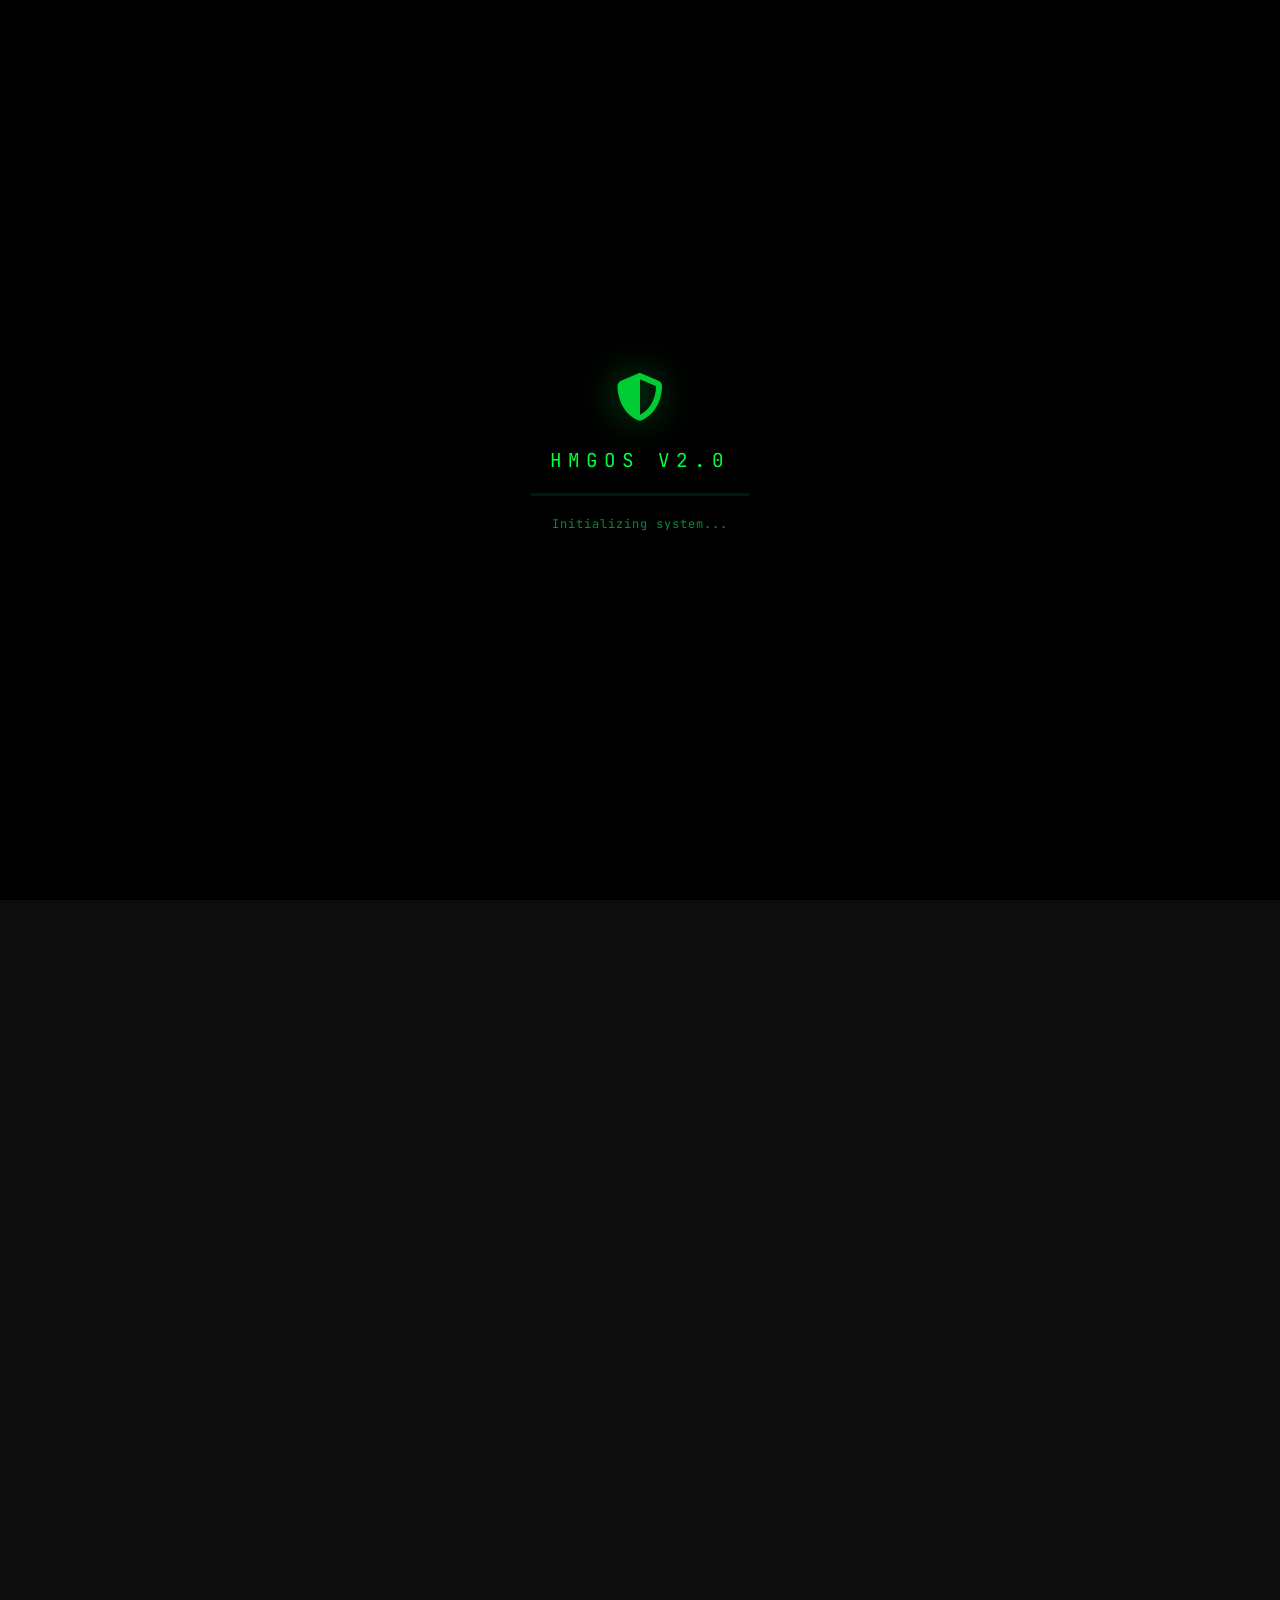
==== commit 37726cc5: "Deploy HMGOS v2.0 portfolio version" ====
--- a/index.html
+++ b/index.html
@@ -2,10 +2,10 @@
 <html lang="en">
 <head>
     <meta charset="UTF-8">
-    <meta http-equiv="refresh" content="0; url=v1/">
+    <meta http-equiv="refresh" content="0; url=v2/">
     <title>Hari Muthu Ganesh - Portfolio</title>
 </head>
 <body>
-    <p>Redirecting to <a href="v1/">portfolio</a>...</p>
+    <p>Redirecting to <a href="v2/">portfolio</a>...</p>
 </body>
 </html>
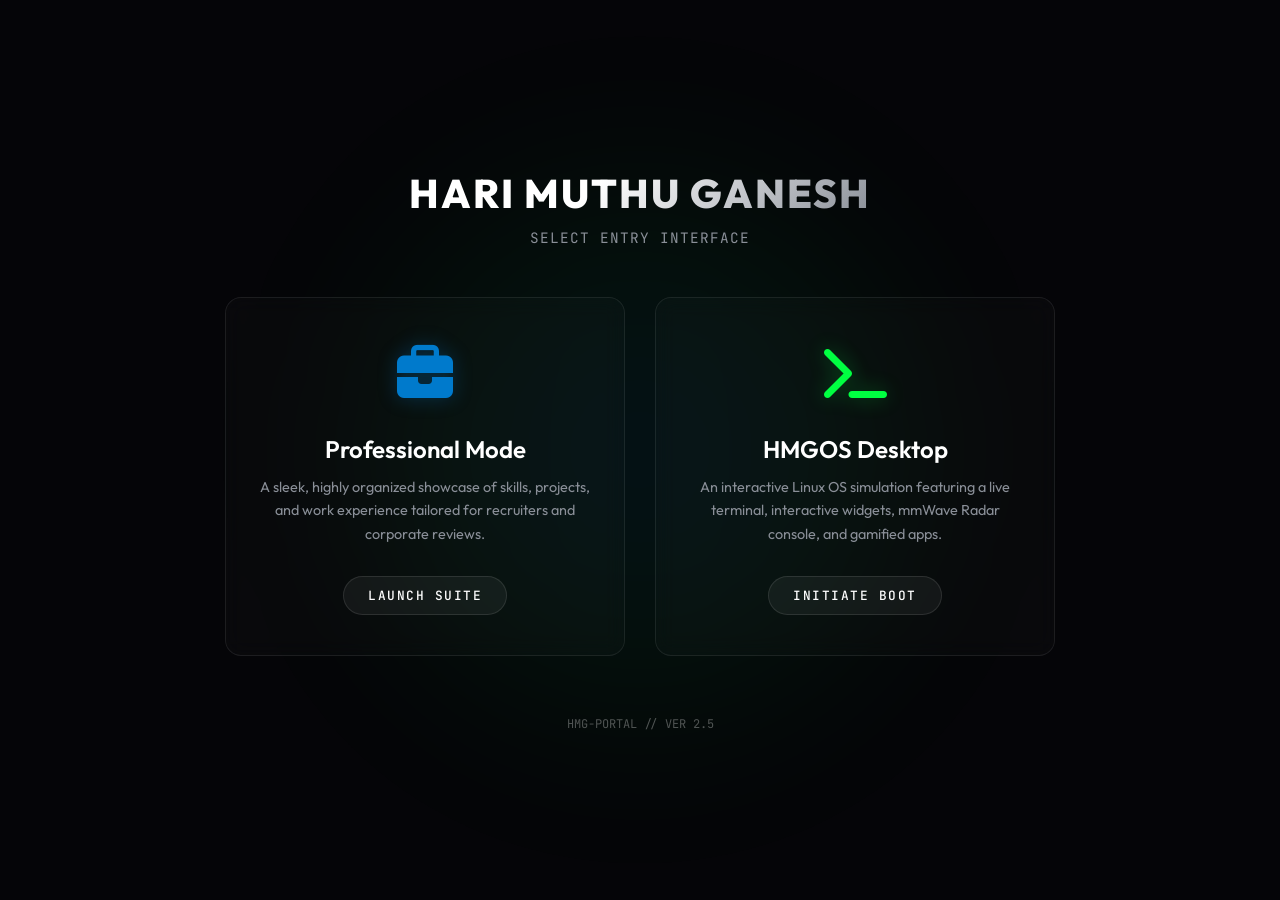
==== commit 60824aac: "Add sleek portal landing gateway to choose between v1 and v2" ====
--- a/index.html
+++ b/index.html
@@ -2,10 +2,256 @@
 <html lang="en">
 <head>
     <meta charset="UTF-8">
-    <meta http-equiv="refresh" content="0; url=v2/">
-    <title>Hari Muthu Ganesh - Portfolio</title>
+    <meta name="viewport" content="width=device-width, initial-scale=1.0">
+    <title>Hari Muthu Ganesh — Portal Gateway</title>
+    <meta name="description" content="Select your experience: Hari Muthu Ganesh's Professional Portfolio or the HMGOS Desktop Simulation.">
+    <link rel="preconnect" href="https://fonts.googleapis.com">
+    <link rel="preconnect" href="https://fonts.gstatic.com" crossorigin>
+    <link href="https://fonts.googleapis.com/css2?family=JetBrains+Mono:wght@400;500;700&family=Outfit:wght@300;400;600;800&display=swap" rel="stylesheet">
+    <link rel="stylesheet" href="https://cdnjs.cloudflare.com/ajax/libs/font-awesome/6.4.0/css/all.min.css">
+    <style>
+        :root {
+            --bg-color: #050508;
+            --card-v1-accent: #007acc;
+            --card-v2-accent: #00ff41;
+            --text-primary: #ffffff;
+            --text-secondary: #8a8f98;
+            --font-display: 'Outfit', sans-serif;
+            --font-mono: 'JetBrains Mono', monospace;
+        }
+
+        * {
+            margin: 0;
+            padding: 0;
+            box-sizing: border-box;
+        }
+
+        body {
+            background-color: var(--bg-color);
+            color: var(--text-primary);
+            font-family: var(--font-display);
+            min-height: 100vh;
+            display: flex;
+            flex-direction: column;
+            justify-content: center;
+            align-items: center;
+            overflow: hidden;
+            position: relative;
+            padding: 20px;
+        }
+
+        /* Ambient background glow */
+        .glow-bg {
+            position: absolute;
+            width: 600px;
+            height: 600px;
+            border-radius: 50%;
+            background: radial-gradient(circle, rgba(0, 122, 204, 0.1) 0%, rgba(0, 255, 65, 0.05) 50%, transparent 100%);
+            filter: blur(80px);
+            z-index: 1;
+            pointer-events: none;
+        }
+
+        .header {
+            text-align: center;
+            margin-bottom: 50px;
+            z-index: 10;
+        }
+
+        .header h1 {
+            font-size: 2.5rem;
+            font-weight: 800;
+            letter-spacing: 2px;
+            text-transform: uppercase;
+            background: linear-gradient(135deg, #ffffff 40%, #8a8f98 100%);
+            -webkit-background-clip: text;
+            -webkit-text-fill-color: transparent;
+            margin-bottom: 10px;
+        }
+
+        .header p {
+            font-family: var(--font-mono);
+            font-size: 0.9rem;
+            color: var(--text-secondary);
+            letter-spacing: 1px;
+        }
+
+        .portal-container {
+            display: flex;
+            gap: 30px;
+            max-width: 900px;
+            width: 100%;
+            justify-content: center;
+            z-index: 10;
+        }
+
+        .portal-card {
+            flex: 1;
+            max-width: 400px;
+            background: rgba(255, 255, 255, 0.02);
+            border: 1px solid rgba(255, 255, 255, 0.08);
+            border-radius: 16px;
+            padding: 40px 30px;
+            text-align: center;
+            text-decoration: none;
+            color: var(--text-primary);
+            transition: all 0.4s cubic-bezier(0.16, 1, 0.3, 1);
+            backdrop-filter: blur(10px);
+            display: flex;
+            flex-direction: column;
+            align-items: center;
+            position: relative;
+            overflow: hidden;
+        }
+
+        /* Glow effects on hover */
+        .portal-card::before {
+            content: '';
+            position: absolute;
+            inset: 0;
+            background: radial-gradient(circle at center, rgba(255,255,255,0.03) 0%, transparent 70%);
+            opacity: 0;
+            transition: opacity 0.4s ease;
+        }
+
+        .portal-card:hover::before {
+            opacity: 1;
+        }
+
+        .portal-card.v1:hover {
+            border-color: var(--card-v1-accent);
+            box-shadow: 0 10px 40px rgba(0, 122, 204, 0.15), 0 0 0 1px rgba(0, 122, 204, 0.2);
+            transform: translateY(-8px);
+        }
+
+        .portal-card.v2:hover {
+            border-color: var(--card-v2-accent);
+            box-shadow: 0 10px 40px rgba(0, 255, 65, 0.15), 0 0 0 1px rgba(0, 255, 65, 0.2);
+            transform: translateY(-8px);
+        }
+
+        .card-icon {
+            font-size: 3.5rem;
+            margin-bottom: 25px;
+            transition: transform 0.4s ease;
+        }
+
+        .v1 .card-icon {
+            color: var(--card-v1-accent);
+            text-shadow: 0 0 20px rgba(0, 122, 204, 0.3);
+        }
+
+        .v2 .card-icon {
+            color: var(--card-v2-accent);
+            text-shadow: 0 0 20px rgba(0, 255, 65, 0.3);
+        }
+
+        .portal-card:hover .card-icon {
+            transform: scale(1.1);
+        }
+
+        .card-title {
+            font-size: 1.5rem;
+            font-weight: 600;
+            margin-bottom: 12px;
+        }
+
+        .card-description {
+            font-size: 0.9rem;
+            color: var(--text-secondary);
+            line-height: 1.6;
+            margin-bottom: 30px;
+            flex-grow: 1;
+        }
+
+        .enter-btn {
+            font-family: var(--font-mono);
+            font-size: 0.8rem;
+            font-weight: 500;
+            padding: 10px 24px;
+            border-radius: 30px;
+            background: rgba(255, 255, 255, 0.05);
+            border: 1px solid rgba(255, 255, 255, 0.1);
+            letter-spacing: 1.5px;
+            text-transform: uppercase;
+            transition: all 0.3s ease;
+        }
+
+        .v1:hover .enter-btn {
+            background: var(--card-v1-accent);
+            border-color: var(--card-v1-accent);
+            color: #fff;
+            box-shadow: 0 4px 15px rgba(0, 122, 204, 0.4);
+        }
+
+        .v2:hover .enter-btn {
+            background: var(--card-v2-accent);
+            border-color: var(--card-v2-accent);
+            color: #000;
+            box-shadow: 0 4px 15px rgba(0, 255, 65, 0.4);
+        }
+
+        .footer {
+            margin-top: 60px;
+            font-family: var(--font-mono);
+            font-size: 0.75rem;
+            color: rgba(255, 255, 255, 0.3);
+            z-index: 10;
+        }
+
+        @media (max-width: 600px) {
+            .portal-container {
+                flex-direction: column;
+                align-items: center;
+                gap: 20px;
+            }
+            .portal-card {
+                width: 100%;
+            }
+            .header h1 {
+                font-size: 2rem;
+            }
+        }
+    </style>
 </head>
 <body>
-    <p>Redirecting to <a href="v2/">portfolio</a>...</p>
+
+    <div class="glow-bg"></div>
+
+    <div class="header">
+        <h1>Hari Muthu Ganesh</h1>
+        <p>SELECT ENTRY INTERFACE</p>
+    </div>
+
+    <div class="portal-container">
+        <!-- Professional Portfolio v1 -->
+        <a href="v1/" class="portal-card v1">
+            <div class="card-icon">
+                <i class="fa-solid fa-briefcase"></i>
+            </div>
+            <div class="card-title">Professional Mode</div>
+            <div class="card-description">
+                A sleek, highly organized showcase of skills, projects, and work experience tailored for recruiters and corporate reviews.
+            </div>
+            <div class="enter-btn">Launch Suite</div>
+        </a>
+
+        <!-- HMGOS Simulation Desktop v2 -->
+        <a href="v2/" class="portal-card v2">
+            <div class="card-icon">
+                <i class="fa-solid fa-terminal"></i>
+            </div>
+            <div class="card-title">HMGOS Desktop</div>
+            <div class="card-description">
+                An interactive Linux OS simulation featuring a live terminal, interactive widgets, mmWave Radar console, and gamified apps.
+            </div>
+            <div class="enter-btn">Initiate Boot</div>
+        </a>
+    </div>
+
+    <div class="footer">
+        HMG-PORTAL // VER 2.5
+    </div>
+
 </body>
 </html>
